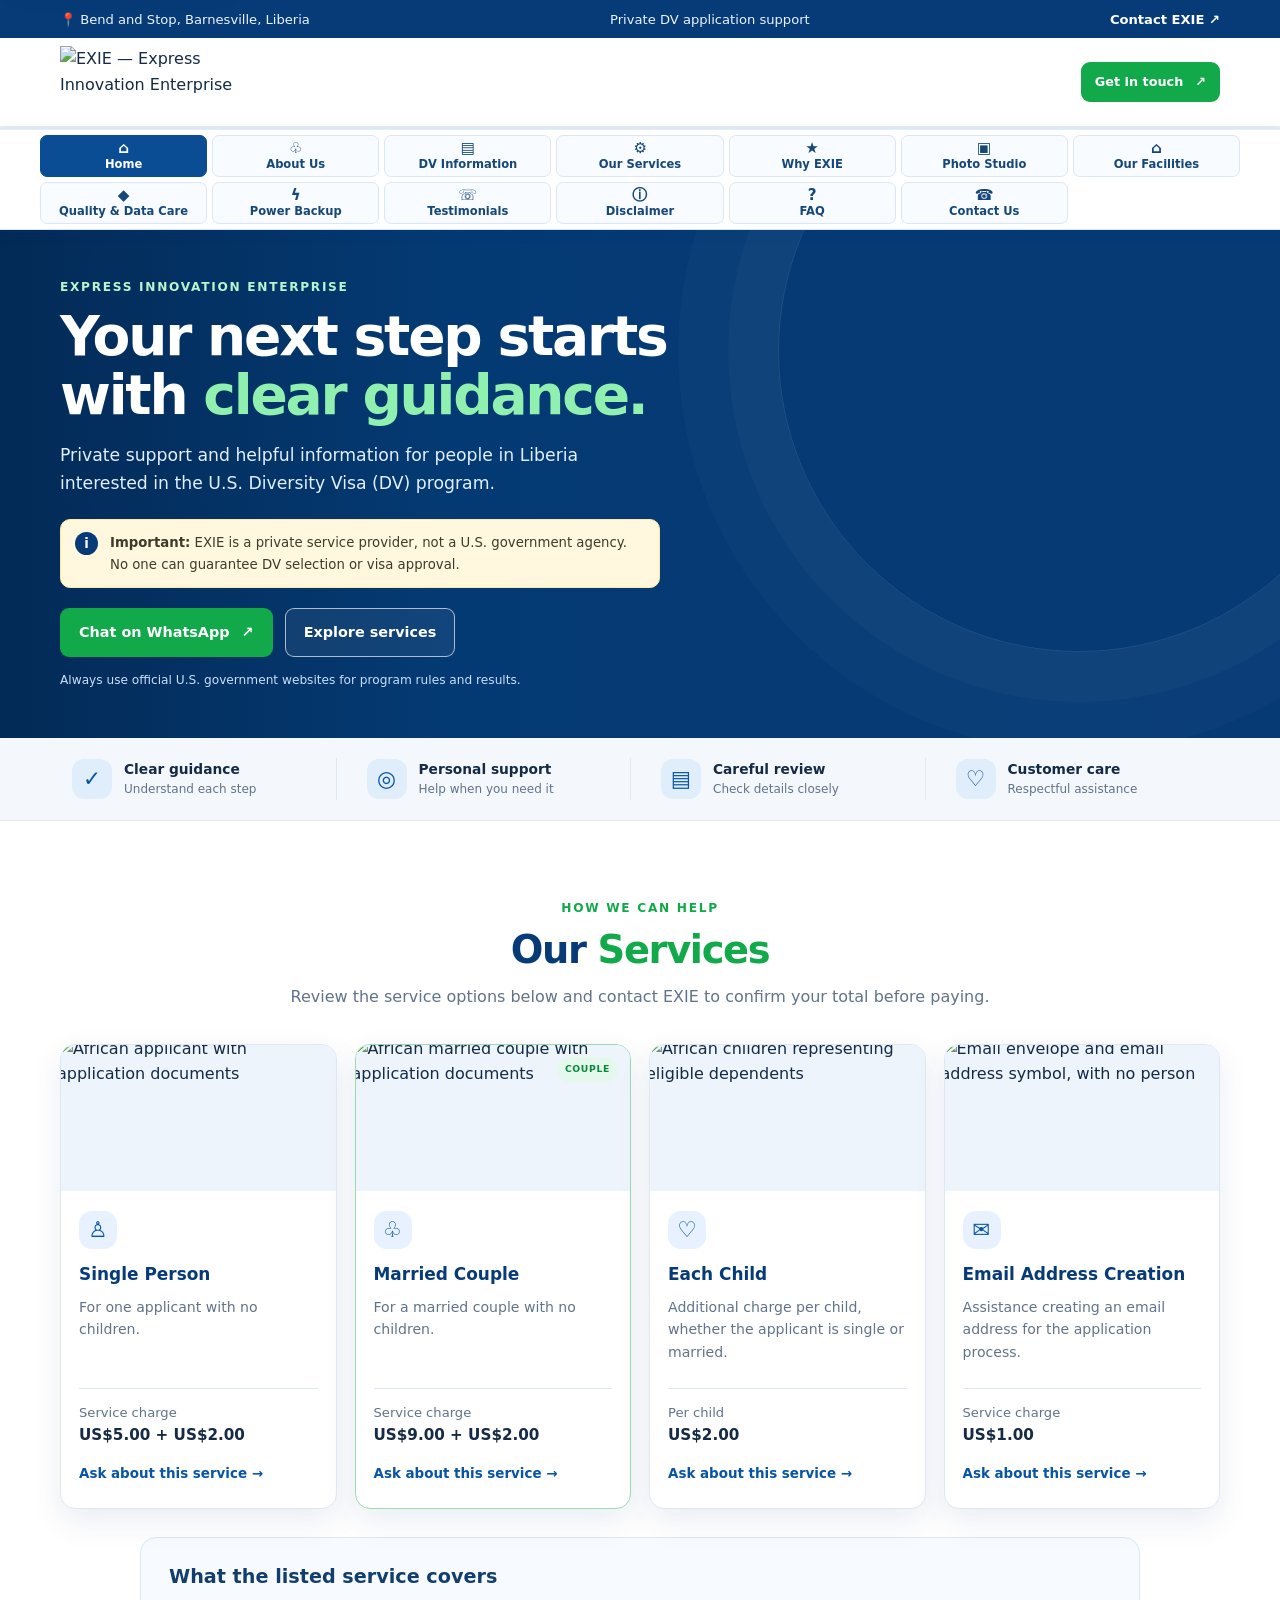
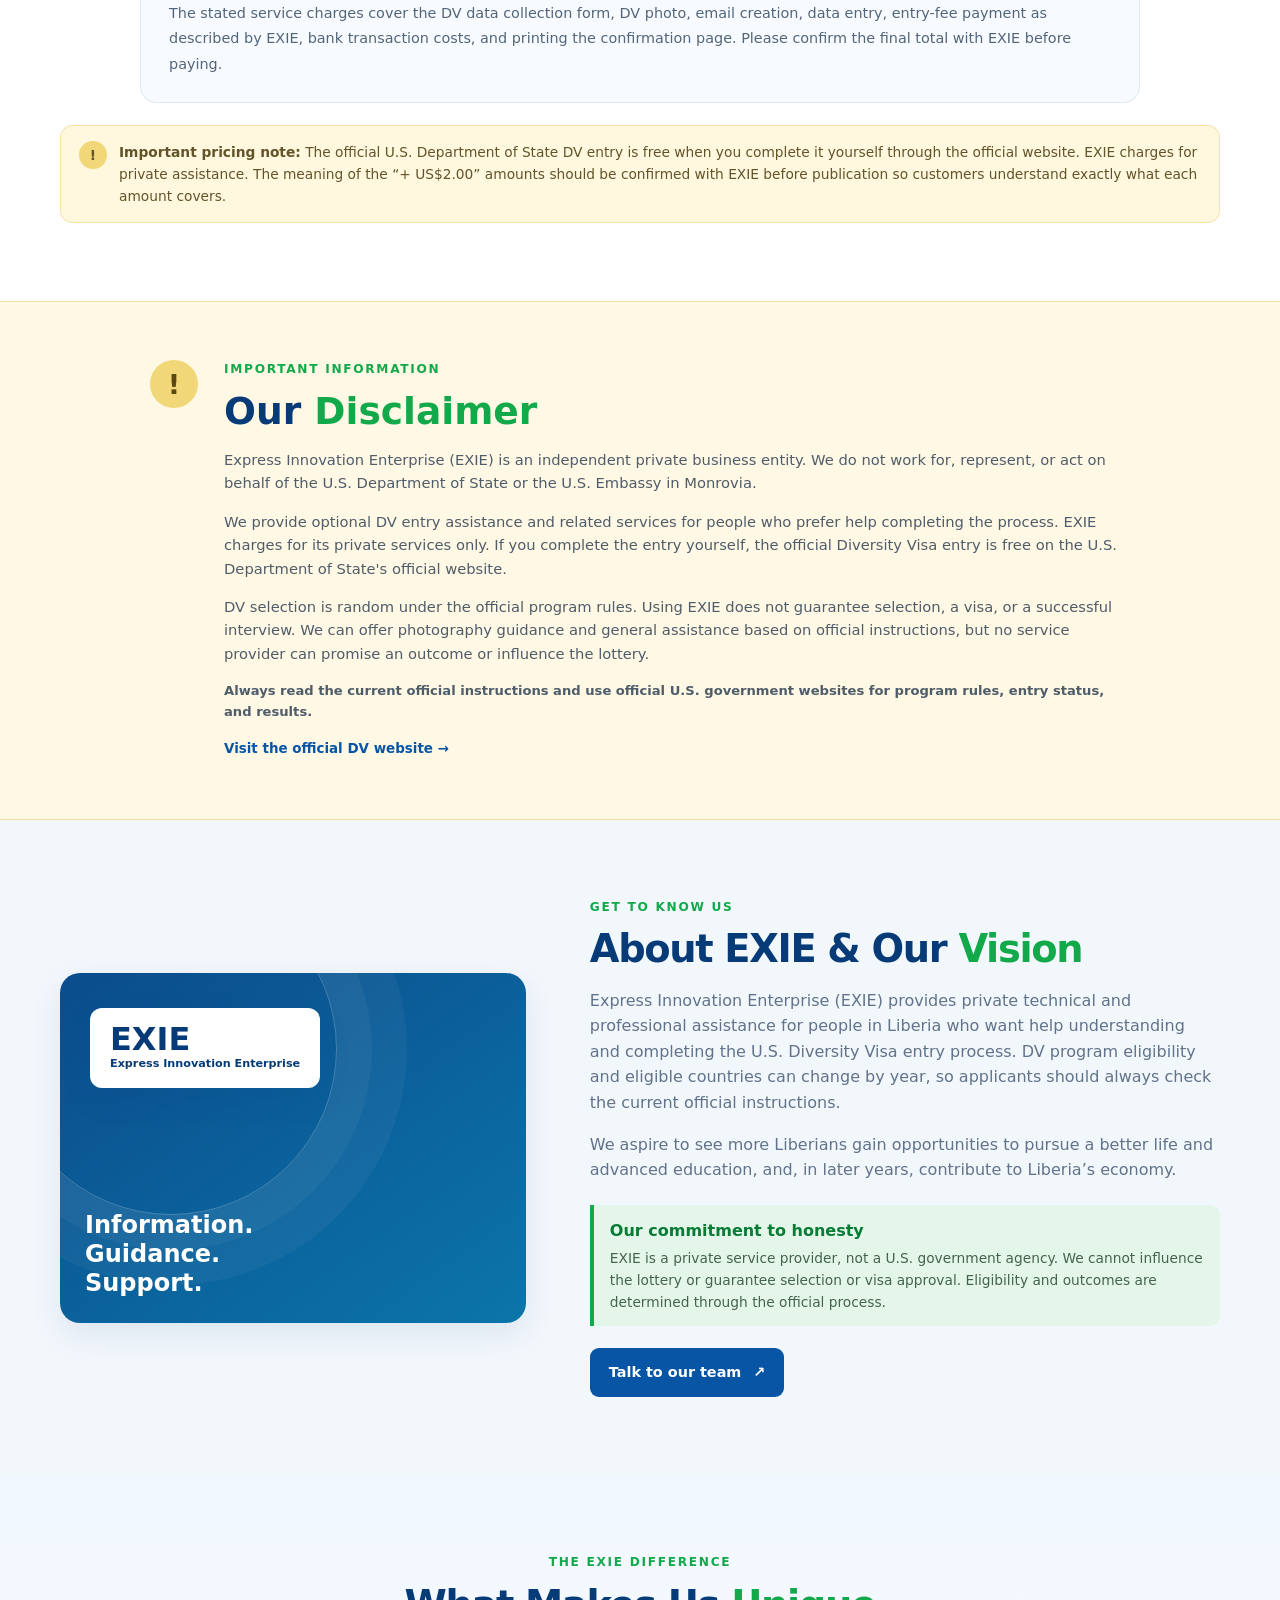
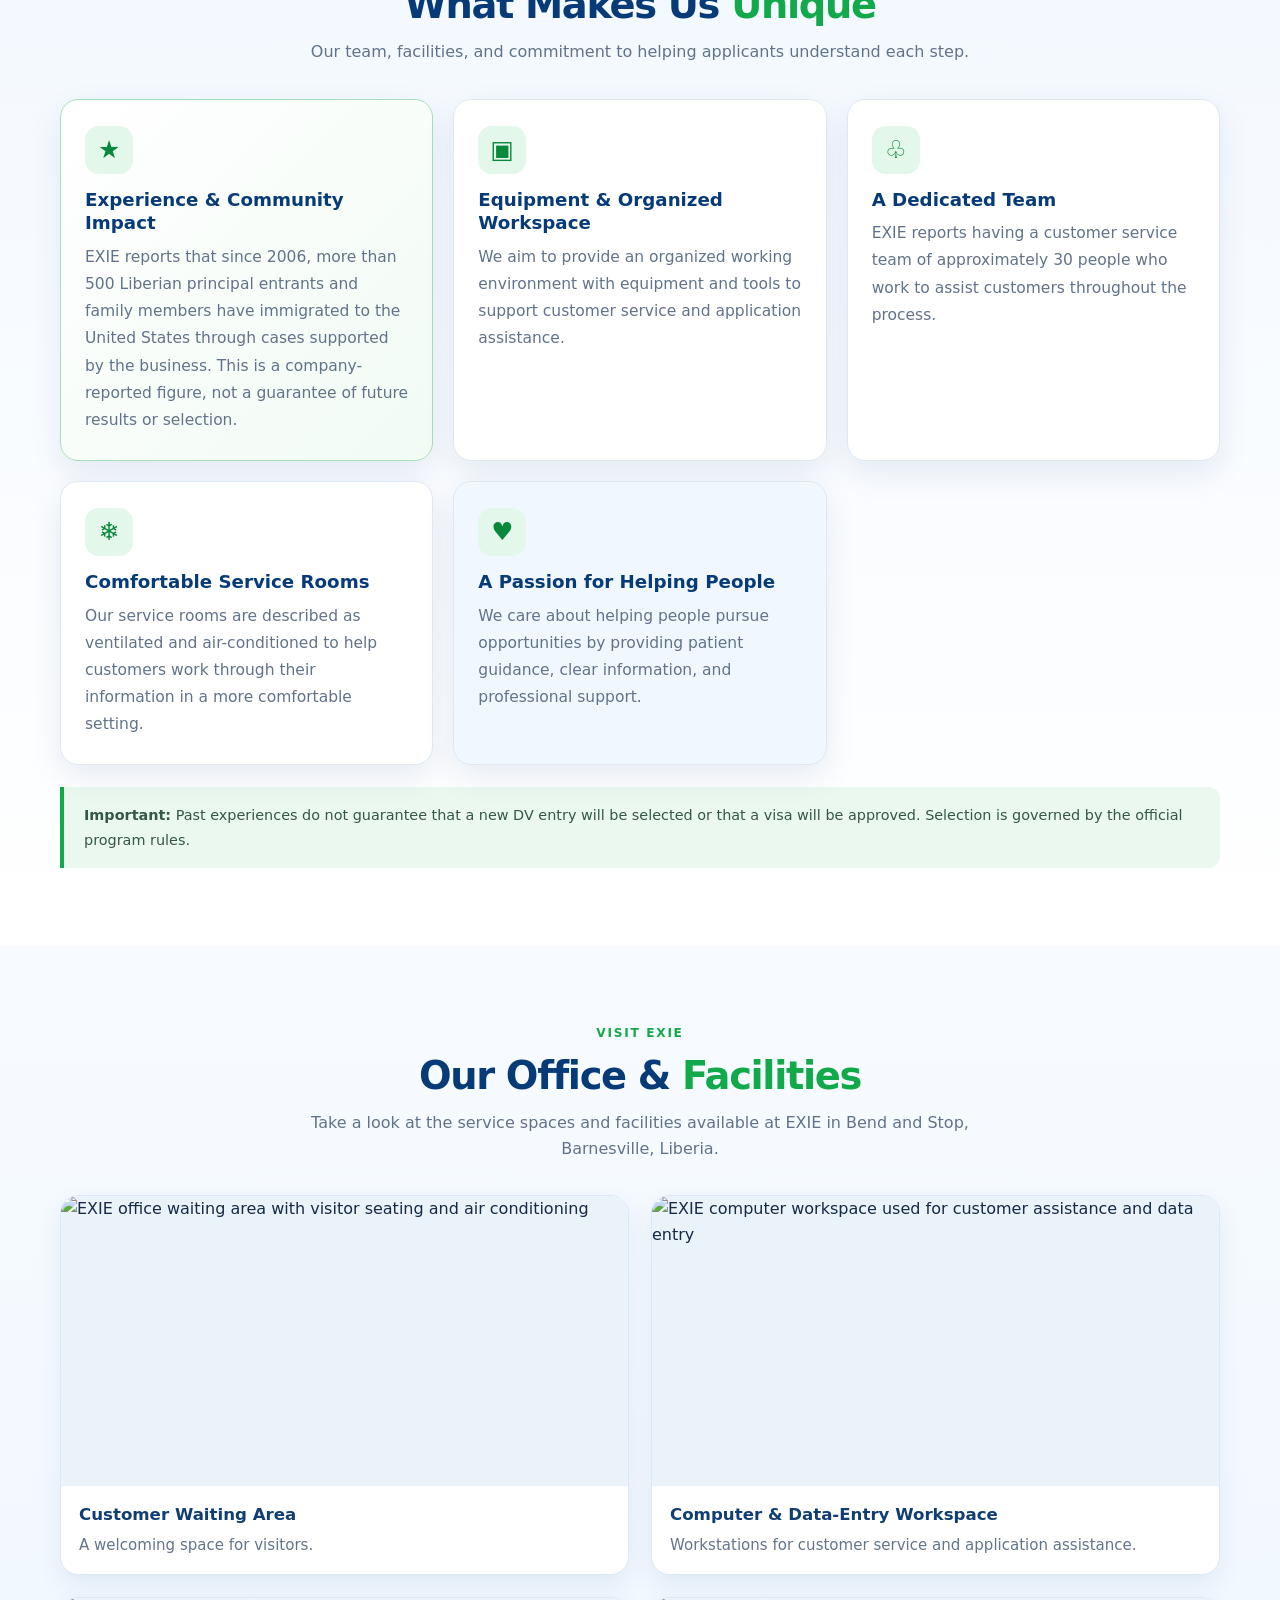
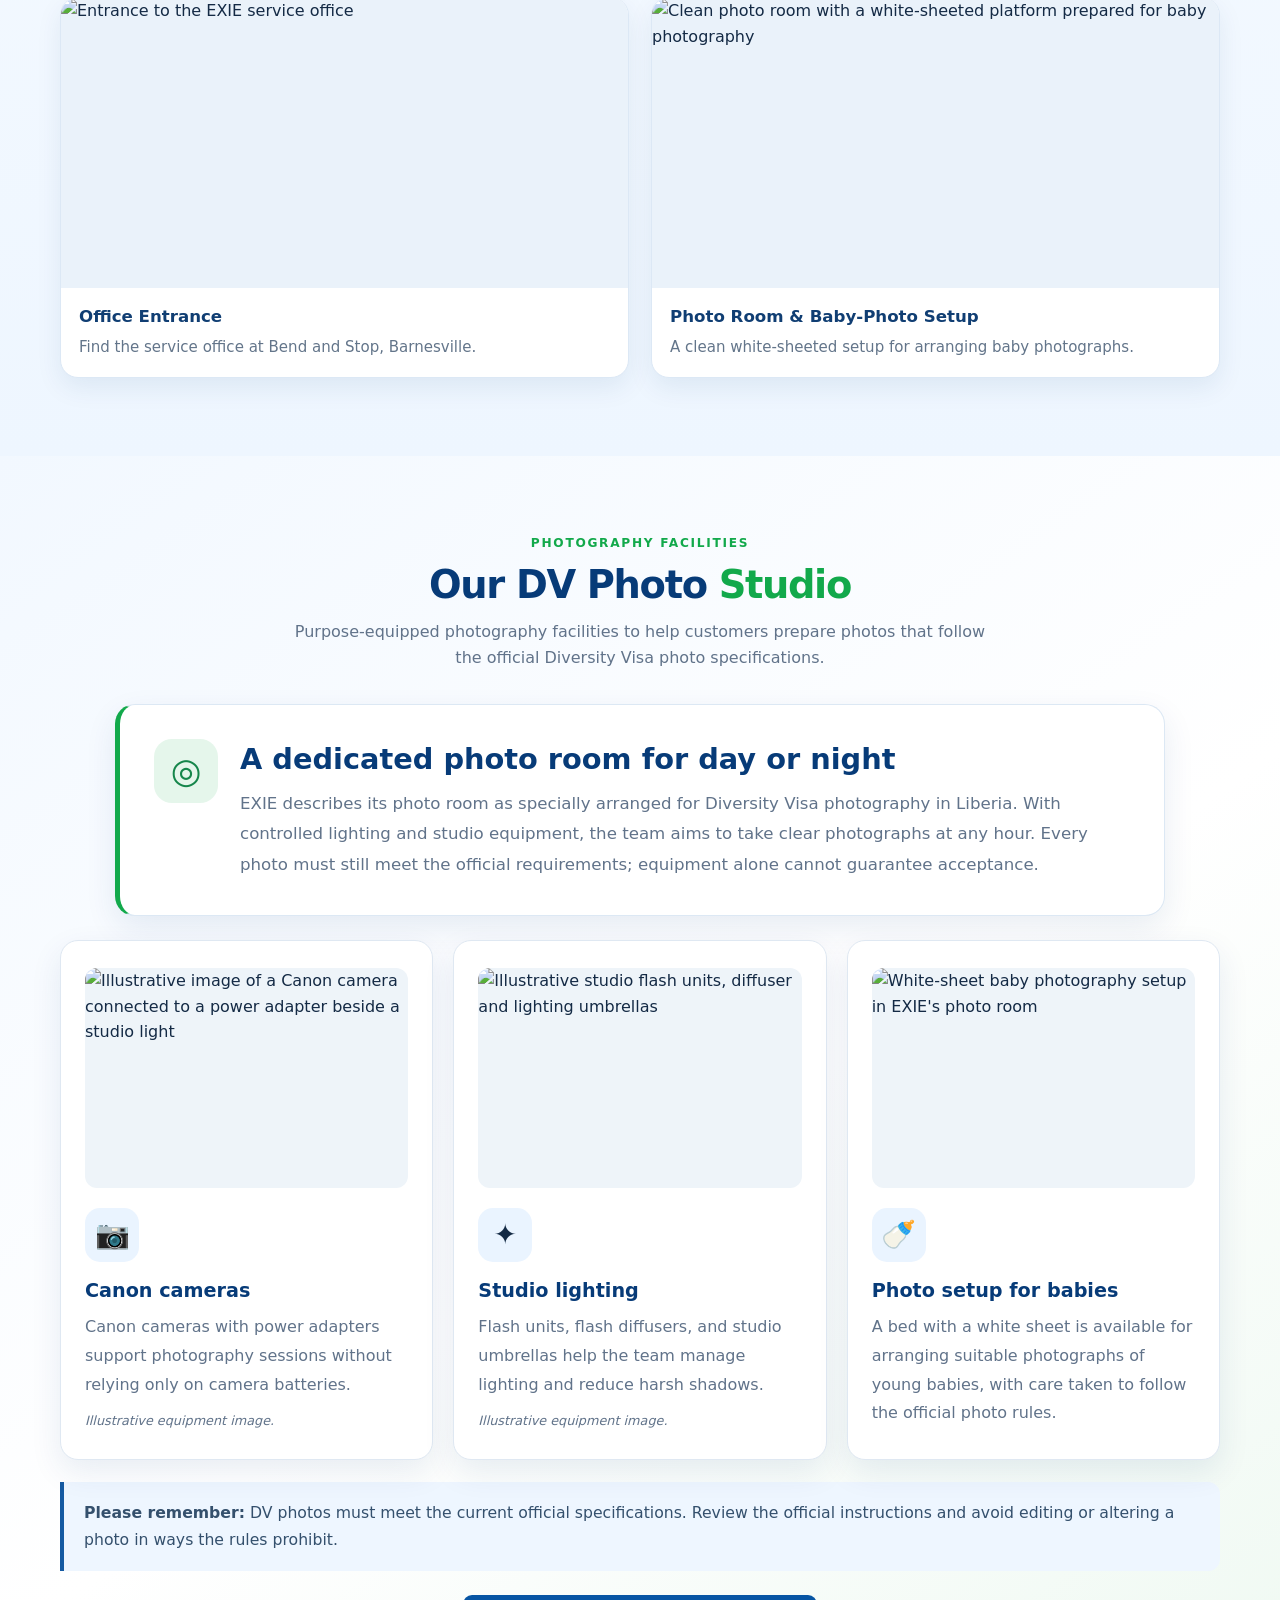
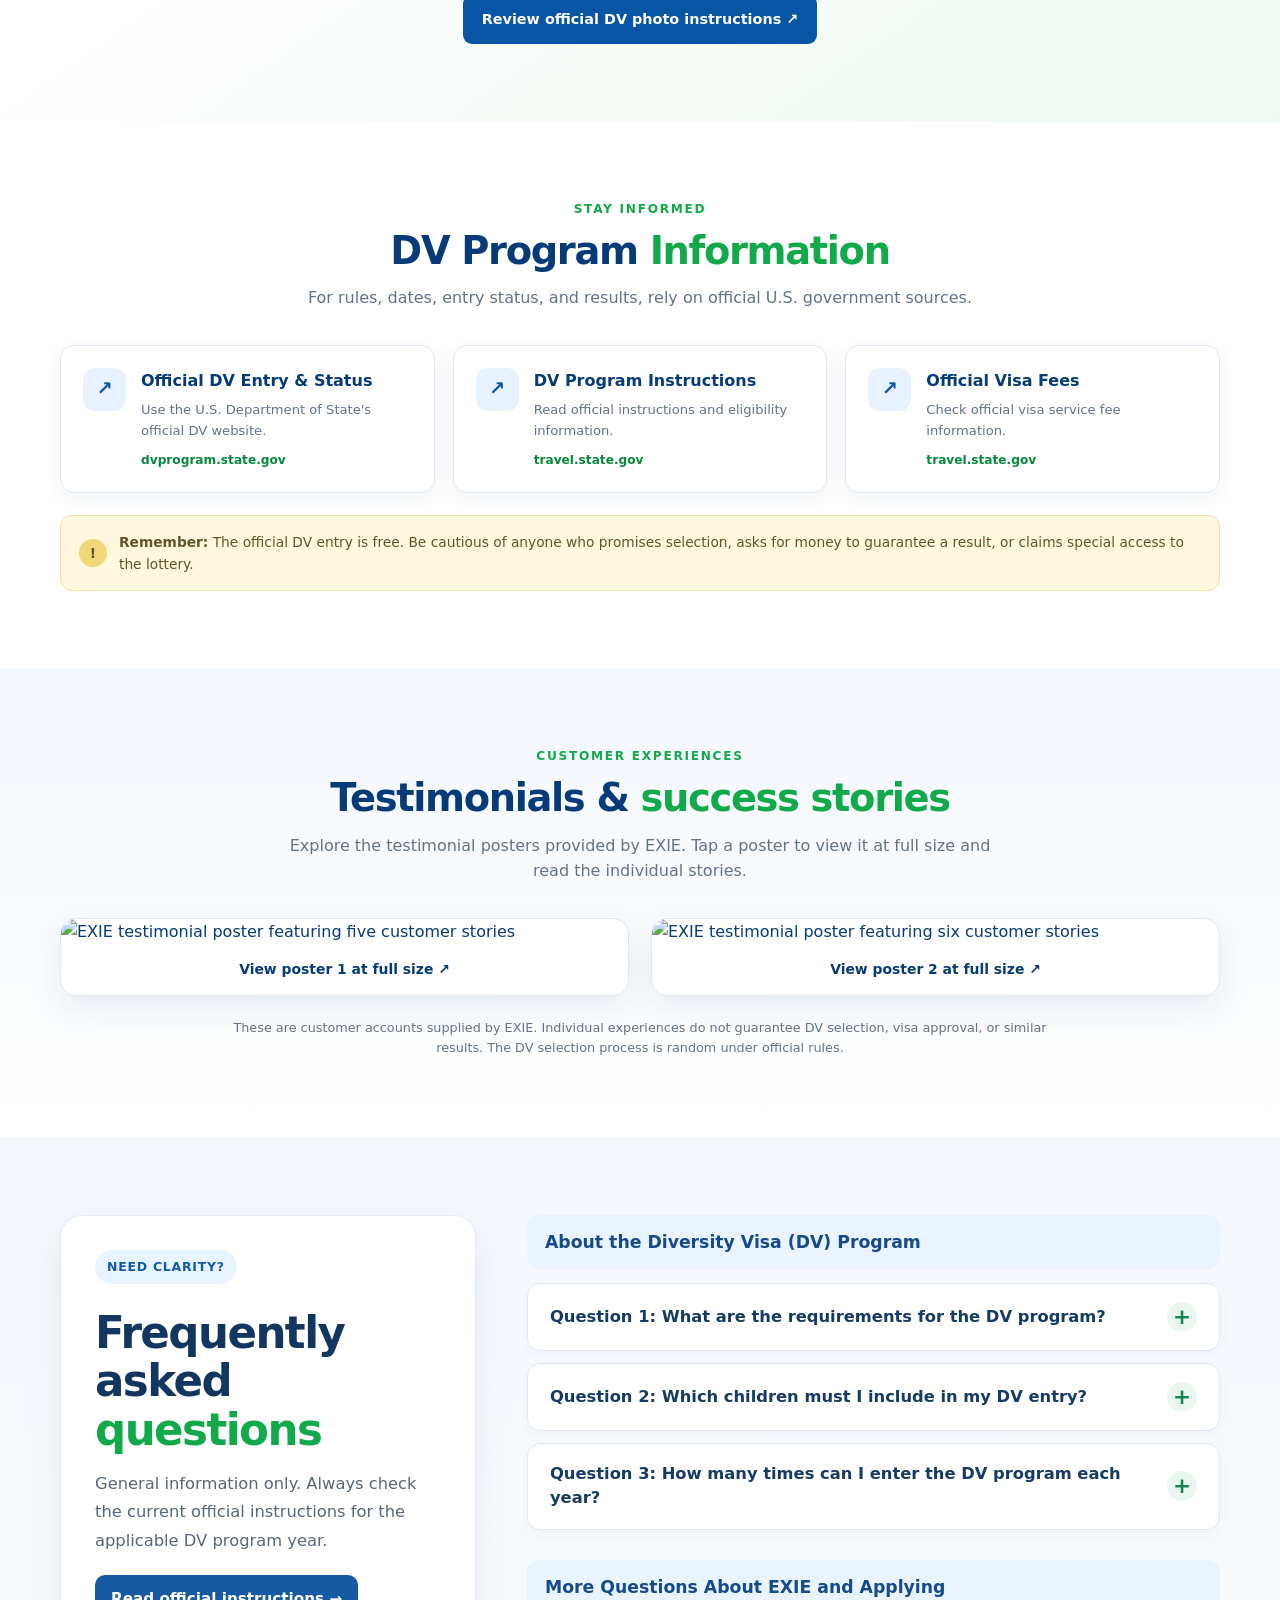
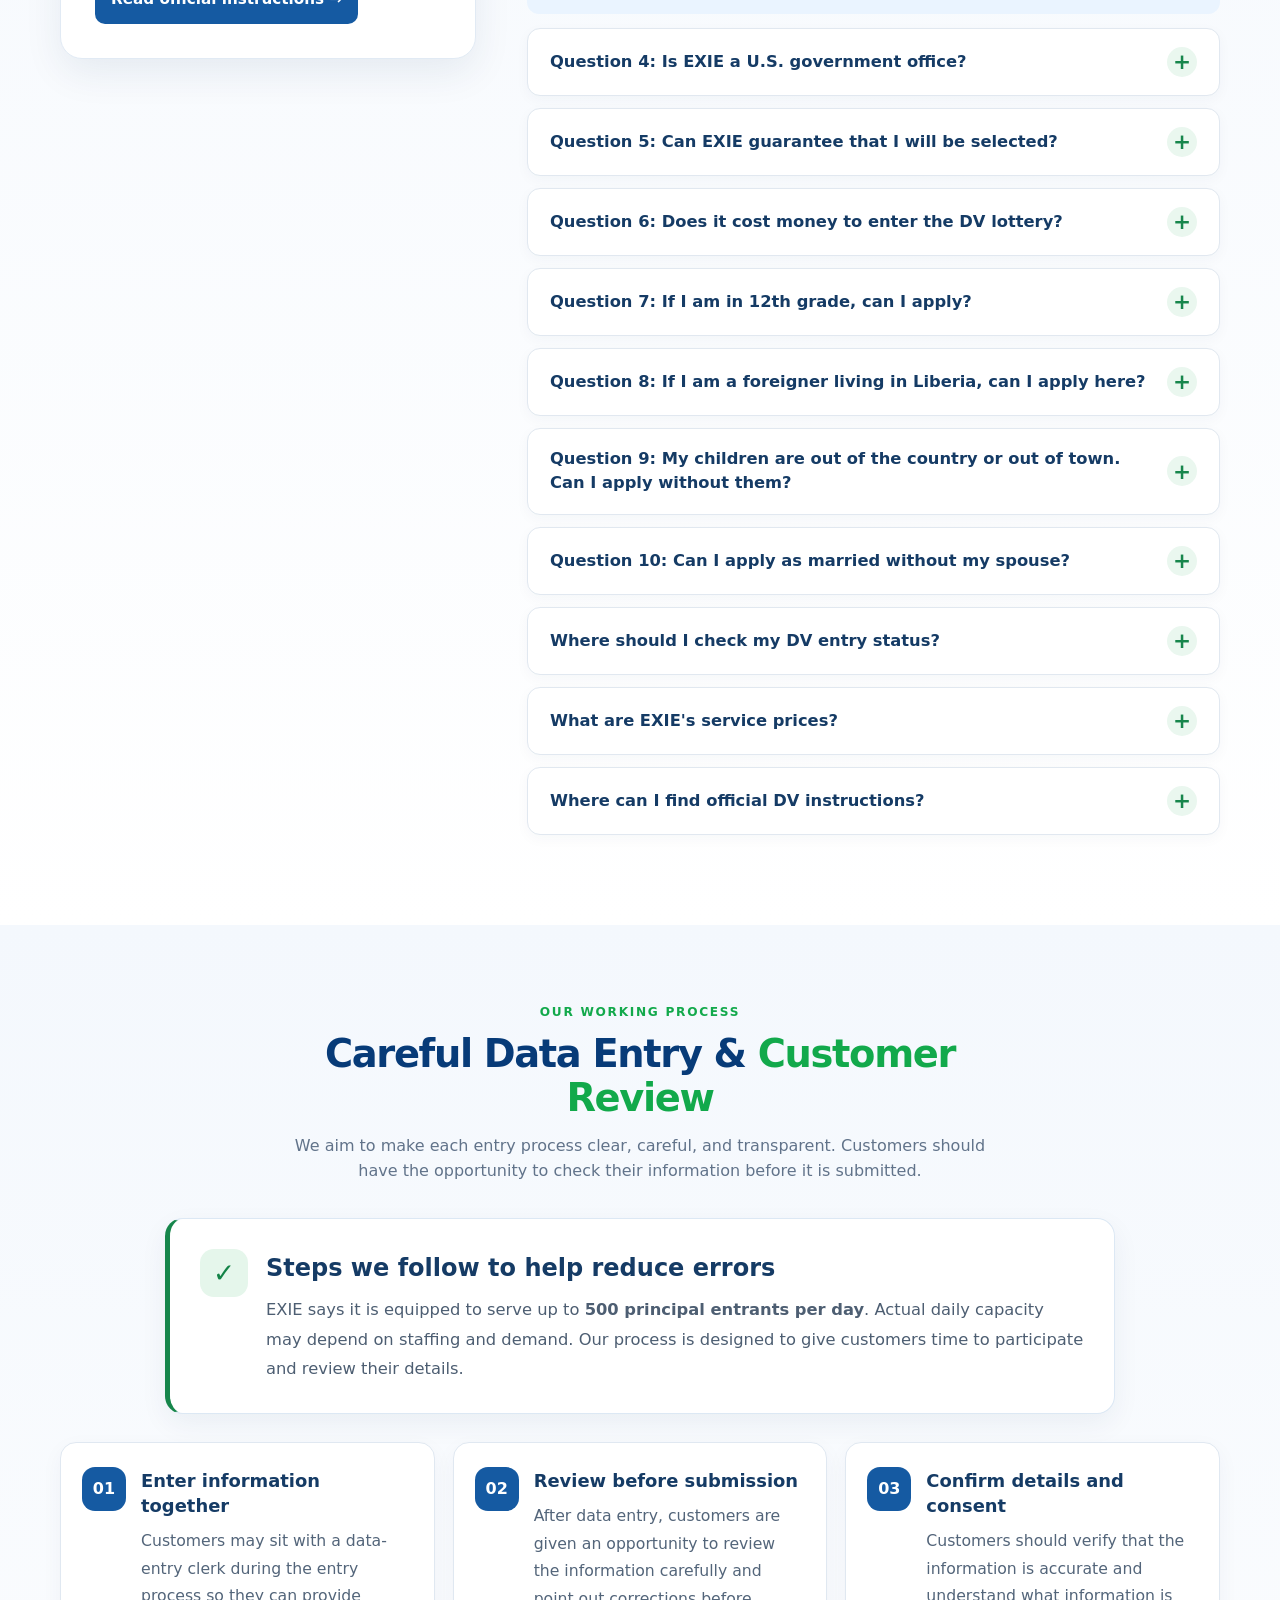
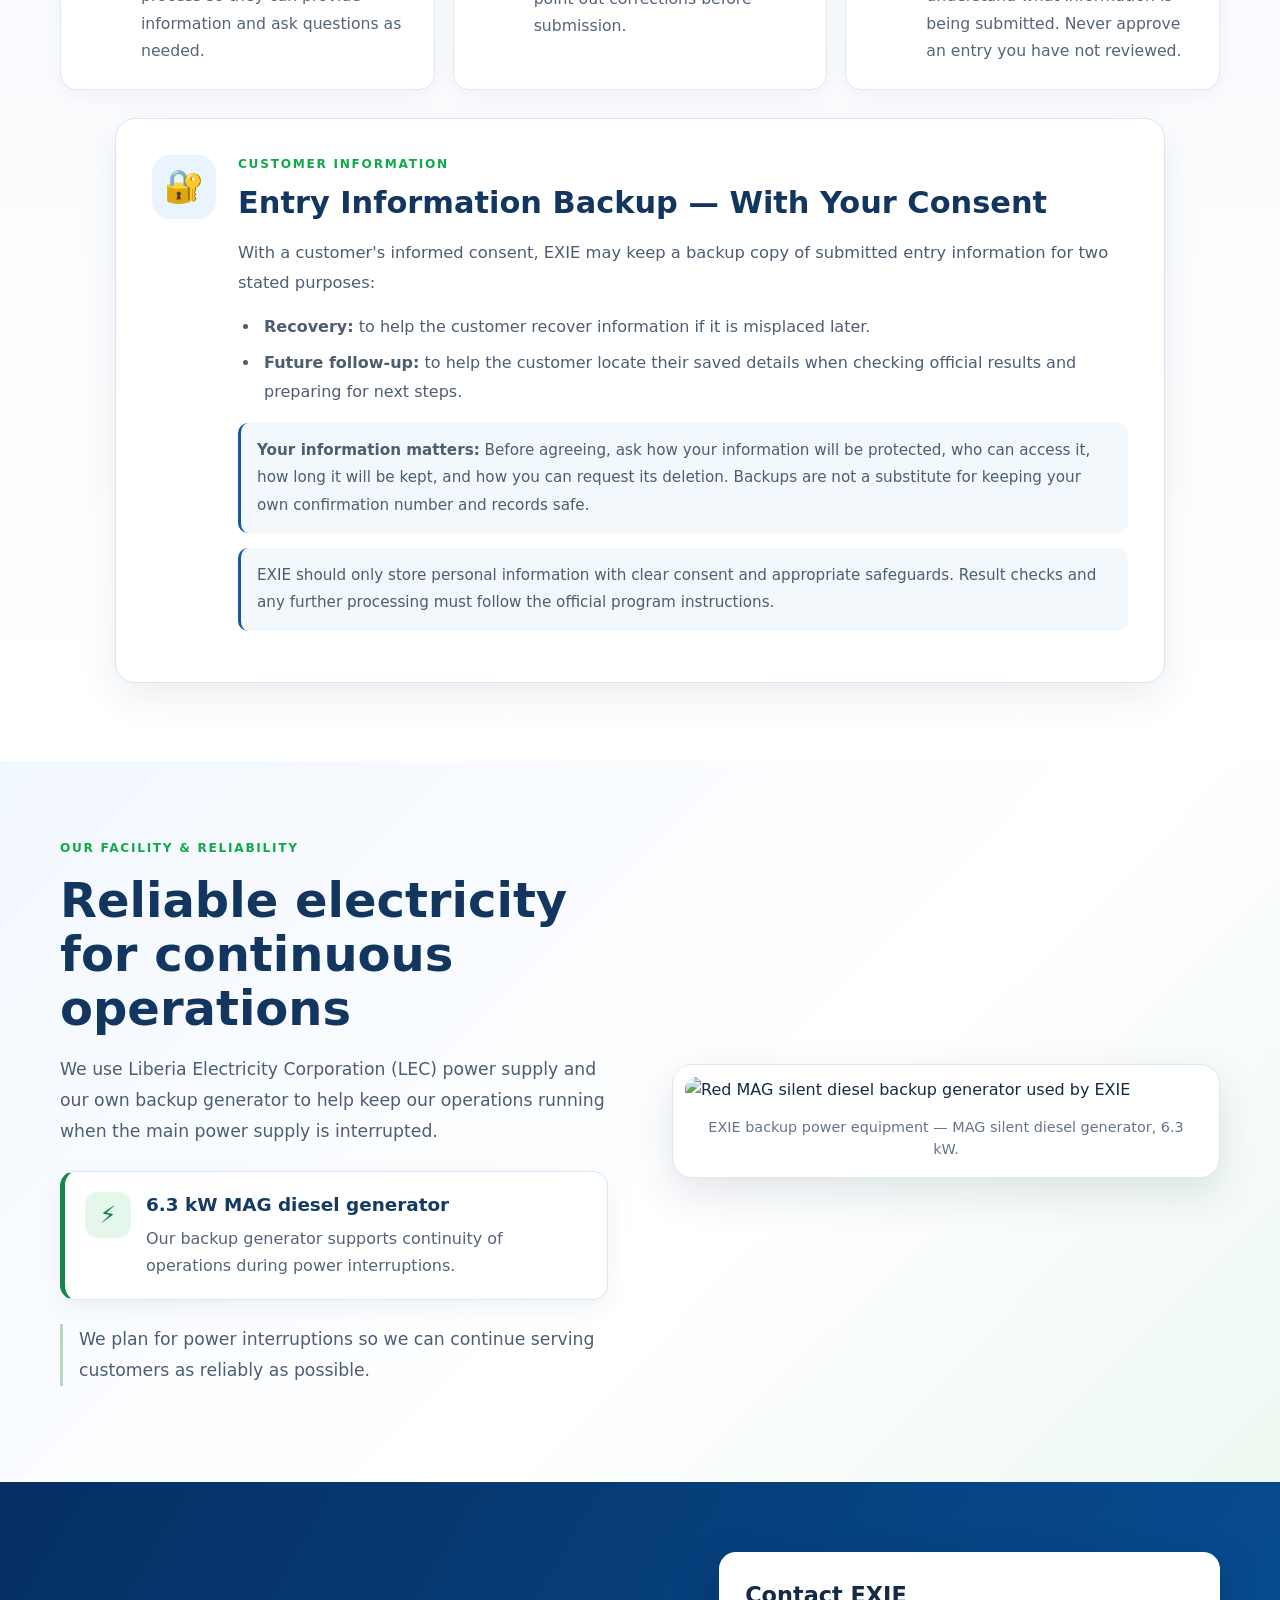
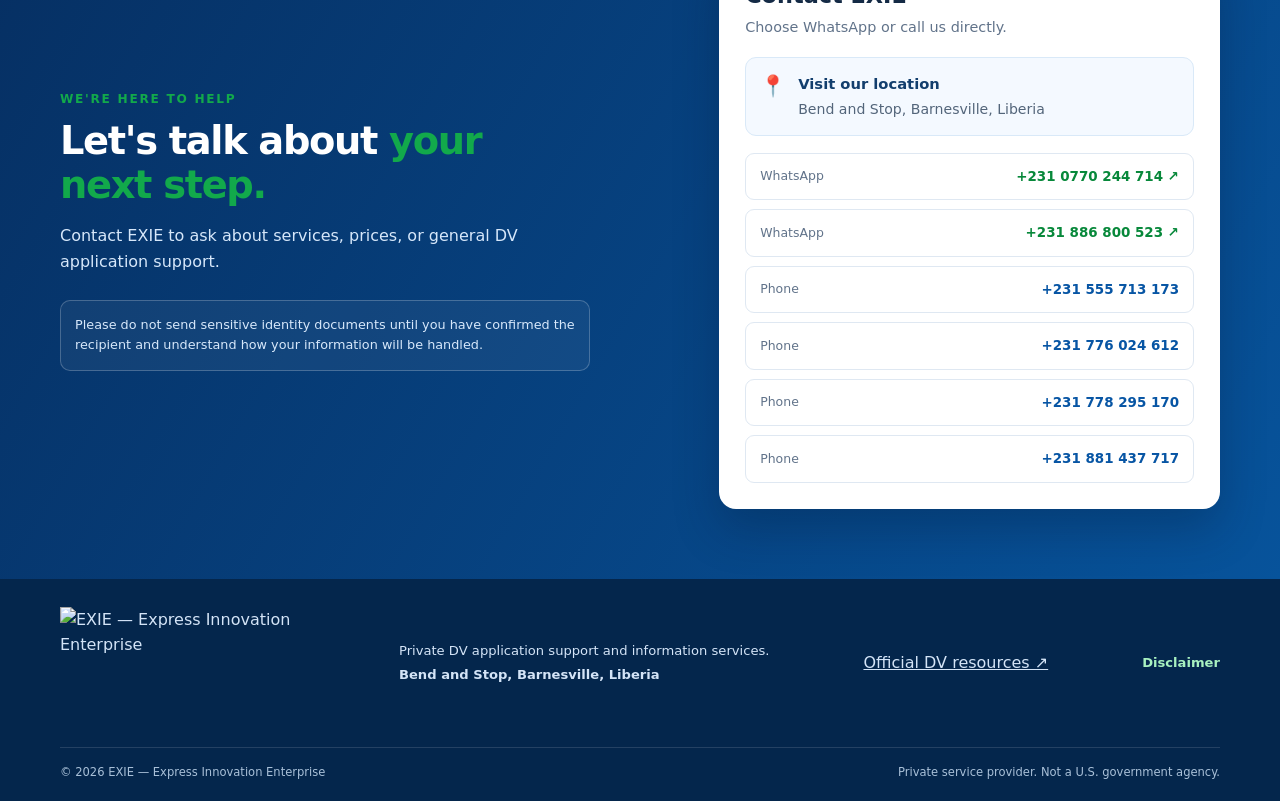
==== index.html @ 1da8e0bd "Add files via upload" ====
<!doctype html>
<html lang="en">
<head>
  <meta charset="utf-8">
  <meta name="viewport" content="width=device-width, initial-scale=1">
  <meta name="description" content="Express Innovation Enterprise (EXIE) in Barnesville, Liberia offers private Diversity Visa application assistance, photo services, and general guidance.">
  <meta name="robots" content="index,follow">
  <meta property="og:title" content="EXIE | Express Innovation Enterprise">
  <meta property="og:description" content="Private DV application support, photography services, and helpful information in Liberia.">
  <meta property="og:type" content="website">
  <meta name="theme-color" content="#073b78">
  <title>EXIE | Express Innovation Enterprise</title>
  <link rel="icon" href="assets/images/exie-logo.png" type="image/png">
  <link rel="stylesheet" href="styles.css">
</head>
<body>
  <a class="skip-link" href="#main-content">Skip to main content</a>
  <div class="topbar">
    <div class="container topbar-inner">
      <span>📍 Bend and Stop, Barnesville, Liberia</span>
      <span>Private DV application support</span>
      <a href="#contact">Contact EXIE <span aria-hidden="true">↗</span></a>
    </div>
  </div>

  <header class="site-header">
    <div class="container nav-wrap">
      <a class="brand" href="#home" aria-label="EXIE home">
        <img src="assets/images/exie-logo.png" alt="EXIE — Express Innovation Enterprise" class="brand-logo">
      </a>
      <button class="menu-toggle" id="menuToggle" aria-expanded="false" aria-controls="mainNav" aria-label="Open navigation">☰</button>

      <a class="button button-green nav-cta" href="#contact">Get in touch <span aria-hidden="true">↗</span></a>
    </div>
  </header>

  <div class="sticky-nav-shell">
    <div class="container sticky-nav-inner">
      <nav id="mainNav" class="main-nav" aria-label="Main navigation">
        <a class="nav-home" href="#home"><span class="nav-icon" aria-hidden="true">⌂</span><span>Home</span></a>
        <a href="#about"><span class="nav-icon" aria-hidden="true">♧</span><span>About Us</span></a>
        <a href="#dv-info"><span class="nav-icon" aria-hidden="true">▤</span><span>DV Information</span></a>
        <a href="#services"><span class="nav-icon" aria-hidden="true">⚙</span><span>Our Services</span></a>
        <a href="#what-makes-us-unique"><span class="nav-icon" aria-hidden="true">★</span><span>Why EXIE</span></a>
        <a href="#photo-studio"><span class="nav-icon" aria-hidden="true">▣</span><span>Photo Studio</span></a>
        <a href="#our-facilities"><span class="nav-icon" aria-hidden="true">⌂</span><span>Our Facilities</span></a>
        <a href="#quality-process"><span class="nav-icon" aria-hidden="true">◆</span><span>Quality & Data Care</span></a>
        <a href="#power-backup"><span class="nav-icon" aria-hidden="true">ϟ</span><span>Power Backup</span></a>
        <a href="#testimonials"><span class="nav-icon" aria-hidden="true">☏</span><span>Testimonials</span></a>
        <a href="#disclaimer"><span class="nav-icon" aria-hidden="true">ⓘ</span><span>Disclaimer</span></a>
        <a href="#faq"><span class="nav-icon" aria-hidden="true">?</span><span>FAQ</span></a>
        <a href="#contact"><span class="nav-icon" aria-hidden="true">☎</span><span>Contact Us</span></a>
      </nav>
    </div>
  </div>

  <main id="main-content">
    <section class="hero" id="home">
      <div class="hero-shape"></div>
      <div class="container hero-content">
        <div class="hero-copy">
          <p class="eyebrow">EXPRESS INNOVATION ENTERPRISE</p>
          <h1>Your next step starts with <span>clear guidance.</span></h1>
          <p class="hero-lead">Private support and helpful information for people in Liberia interested in the U.S. Diversity Visa (DV) program.</p>
          <div class="notice"><span class="notice-icon">i</span><p><strong>Important:</strong> EXIE is a private service provider, not a U.S. government agency. No one can guarantee DV selection or visa approval.</p></div>
          <div class="hero-actions">
            <a class="button button-green" href="https://wa.me/231770244714" target="_blank" rel="noopener">Chat on WhatsApp <span>↗</span></a>
            <a class="button button-outline" href="#services">Explore services</a>
          </div>
          <p class="hero-footnote">Always use official U.S. government websites for program rules and results.</p>
        </div>
        <div class="hero-art" aria-label="Illustration of the Statue of Liberty and United States flag">
          <div class="art-sun"></div><div class="art-stars">✦　✦　✦<br>　✦　✦　✦</div>
          <div class="art-statue">🗽</div>
          <div class="art-card"><span class="art-check">✓</span><span><strong>Guidance you can understand</strong><small>Clear information. No false promises.</small></span></div>
        </div>
      </div>
    </section>

    <section class="trust-strip" aria-label="Our service principles">
      <div class="container trust-grid">
        <div><span class="trust-icon">✓</span><span><strong>Clear guidance</strong><small>Understand each step</small></span></div>
        <div><span class="trust-icon">◎</span><span><strong>Personal support</strong><small>Help when you need it</small></span></div>
        <div><span class="trust-icon">▤</span><span><strong>Careful review</strong><small>Check details closely</small></span></div>
        <div><span class="trust-icon">♡</span><span><strong>Customer care</strong><small>Respectful assistance</small></span></div>
      </div>
    </section>

    <section class="section" id="services">
      <div class="container">
        <div class="section-heading"><p class="eyebrow">HOW WE CAN HELP</p><h2>Our <span>Services</span></h2><p>Review the service options below and contact EXIE to confirm your total before paying.</p></div>
        <div class="service-grid pricing-grid">
          <article class="service-card"><img class="pricing-image" src="assets/images/pricing/single-applicant.jpg" alt="African applicant with application documents" loading="lazy"><div class="service-icon">♙</div><h3>Single Person</h3><p>For one applicant with no children.</p><div class="price">Service charge <strong>US$5.00 + US$2.00</strong></div><a href="#contact" class="text-link">Ask about this service →</a></article>
          <article class="service-card featured"><div class="popular-tag">COUPLE</div><img class="pricing-image" src="assets/images/pricing/married-couple.jpg" alt="African married couple with application documents" loading="lazy"><div class="service-icon">♧</div><h3>Married Couple</h3><p>For a married couple with no children.</p><div class="price">Service charge <strong>US$9.00 + US$2.00</strong></div><a href="#contact" class="text-link">Ask about this service →</a></article>
          <article class="service-card"><img class="pricing-image" src="assets/images/pricing/child-dependent.jpg" alt="African children representing eligible dependents" loading="lazy"><div class="service-icon">♡</div><h3>Each Child</h3><p>Additional charge per child, whether the applicant is single or married.</p><div class="price">Per child <strong>US$2.00</strong></div><a href="#contact" class="text-link">Ask about this service →</a></article>
          <article class="service-card"><img class="pricing-image" src="assets/images/pricing/email-creation.svg" alt="Email envelope and email address symbol, with no person" loading="lazy"><div class="service-icon">✉</div><h3>Email Address Creation</h3><p>Assistance creating an email address for the application process.</p><div class="price">Service charge <strong>US$1.00</strong></div><a href="#contact" class="text-link">Ask about this service →</a></article>
        </div>
        <div class="pricing-details">
          <h3>What the listed service covers</h3>
          <p>The stated service charges cover the DV data collection form, DV photo, email creation, data entry, entry-fee payment as described by EXIE, bank transaction costs, and printing the confirmation page. Please confirm the final total with EXIE before paying.</p>
        </div>
        <div class="government-warning pricing-warning"><span>!</span><p><strong>Important pricing note:</strong> The official U.S. Department of State DV entry is free when you complete it yourself through the official website. EXIE charges for private assistance. The meaning of the “+ US$2.00” amounts should be confirmed with EXIE before publication so customers understand exactly what each amount covers.</p></div>
      </div>
    </section>

    <section class="section disclaimer-section" id="disclaimer">
      <div class="container disclaimer-wrap">
        <div class="disclaimer-mark">!</div>
        <div class="disclaimer-copy">
          <p class="eyebrow">IMPORTANT INFORMATION</p>
          <h2>Our <span>Disclaimer</span></h2>
          <p>Express Innovation Enterprise (EXIE) is an independent private business entity. We do not work for, represent, or act on behalf of the U.S. Department of State or the U.S. Embassy in Monrovia.</p>
          <p>We provide optional DV entry assistance and related services for people who prefer help completing the process. EXIE charges for its private services only. If you complete the entry yourself, the official Diversity Visa entry is free on the U.S. Department of State's official website.</p>
          <p>DV selection is random under the official program rules. Using EXIE does not guarantee selection, a visa, or a successful interview. We can offer photography guidance and general assistance based on official instructions, but no service provider can promise an outcome or influence the lottery.</p>
          <p class="disclaimer-small">Always read the current official instructions and use official U.S. government websites for program rules, entry status, and results.</p>
          <a class="text-link" href="https://dvprogram.state.gov/" target="_blank" rel="noopener">Visit the official DV website →</a>
        </div>
      </div>
    </section>

    <section class="section about-section" id="about">
      <div class="container about-grid">
        <div class="about-visual"><div class="about-badge"><strong>EXIE</strong><span>Express Innovation Enterprise</span></div><div class="about-visual-text">Information. Guidance. Support.</div></div>
        <div class="about-copy"><p class="eyebrow">GET TO KNOW US</p><h2>About EXIE &amp; Our <span>Vision</span></h2><p>Express Innovation Enterprise (EXIE) provides private technical and professional assistance for people in Liberia who want help understanding and completing the U.S. Diversity Visa entry process. DV program eligibility and eligible countries can change by year, so applicants should always check the current official instructions.</p><p>We aspire to see more Liberians gain opportunities to pursue a better life and advanced education, and, in later years, contribute to Liberia’s economy.</p><div class="mini-notice"><strong>Our commitment to honesty</strong><p>EXIE is a private service provider, not a U.S. government agency. We cannot influence the lottery or guarantee selection or visa approval. Eligibility and outcomes are determined through the official process.</p></div><a class="button button-blue" href="#contact">Talk to our team <span>↗</span></a></div>
      </div>
    </section>

    <section class="section uniqueness-section" id="what-makes-us-unique">
      <div class="container">
        <div class="section-heading"><p class="eyebrow">THE EXIE DIFFERENCE</p><h2>What Makes Us <span>Unique</span></h2><p>Our team, facilities, and commitment to helping applicants understand each step.</p></div>
        <div class="uniqueness-grid">
          <article class="uniqueness-card uniqueness-featured"><span class="uniqueness-icon" aria-hidden="true">★</span><h3>Experience &amp; Community Impact</h3><p>EXIE reports that since 2006, more than 500 Liberian principal entrants and family members have immigrated to the United States through cases supported by the business. This is a company-reported figure, not a guarantee of future results or selection.</p></article>
          <article class="uniqueness-card"><span class="uniqueness-icon" aria-hidden="true">▣</span><h3>Equipment &amp; Organized Workspace</h3><p>We aim to provide an organized working environment with equipment and tools to support customer service and application assistance.</p></article>
          <article class="uniqueness-card"><span class="uniqueness-icon" aria-hidden="true">♧</span><h3>A Dedicated Team</h3><p>EXIE reports having a customer service team of approximately 30 people who work to assist customers throughout the process.</p></article>
          <article class="uniqueness-card"><span class="uniqueness-icon" aria-hidden="true">❄</span><h3>Comfortable Service Rooms</h3><p>Our service rooms are described as ventilated and air-conditioned to help customers work through their information in a more comfortable setting.</p></article>
          <article class="uniqueness-card uniqueness-passion"><span class="uniqueness-icon" aria-hidden="true">♥</span><h3>A Passion for Helping People</h3><p>We care about helping people pursue opportunities by providing patient guidance, clear information, and professional support.</p></article>
        </div>
        <div class="uniqueness-note"><strong>Important:</strong> Past experiences do not guarantee that a new DV entry will be selected or that a visa will be approved. Selection is governed by the official program rules.</div>
      </div>
    </section>

    <section class="section facilities-section" id="our-facilities">
      <div class="container">
        <div class="section-heading"><p class="eyebrow">VISIT EXIE</p><h2>Our Office &amp; <span>Facilities</span></h2><p>Take a look at the service spaces and facilities available at EXIE in Bend and Stop, Barnesville, Liberia.</p></div>
        <div class="facilities-gallery">
          <figure class="facility-photo"><img src="assets/images/exie-waiting-area.jpg" alt="EXIE office waiting area with visitor seating and air conditioning" loading="lazy"><figcaption><strong>Customer Waiting Area</strong><span>A welcoming space for visitors.</span></figcaption></figure>
          <figure class="facility-photo"><img src="assets/images/exie-data-entry-workspace.jpg" alt="EXIE computer workspace used for customer assistance and data entry" loading="lazy"><figcaption><strong>Computer &amp; Data-Entry Workspace</strong><span>Workstations for customer service and application assistance.</span></figcaption></figure>
          <figure class="facility-photo"><img src="assets/images/exie-office-entrance.jpg" alt="Entrance to the EXIE service office" loading="lazy"><figcaption><strong>Office Entrance</strong><span>Find the service office at Bend and Stop, Barnesville.</span></figcaption></figure>
          <figure class="facility-photo"><img src="assets/images/exie-baby-photo-room.jpg" alt="Clean photo room with a white-sheeted platform prepared for baby photography" loading="lazy"><figcaption><strong>Photo Room &amp; Baby-Photo Setup</strong><span>A clean white-sheeted setup for arranging baby photographs.</span></figcaption></figure>
        </div>
      </div>
    </section>

    <section class="section photo-studio-section" id="photo-studio">
      <div class="container">
        <div class="section-heading"><p class="eyebrow">PHOTOGRAPHY FACILITIES</p><h2>Our DV Photo <span>Studio</span></h2><p>Purpose-equipped photography facilities to help customers prepare photos that follow the official Diversity Visa photo specifications.</p></div>
        <div class="photo-studio-intro">
          <div class="photo-studio-main-icon" aria-hidden="true">◎</div>
          <div><h3>A dedicated photo room for day or night</h3><p>EXIE describes its photo room as specially arranged for Diversity Visa photography in Liberia. With controlled lighting and studio equipment, the team aims to take clear photographs at any hour. Every photo must still meet the official requirements; equipment alone cannot guarantee acceptance.</p></div>
        </div>
        <div class="photo-studio-grid">
          <article class="photo-studio-card">
            <img class="photo-studio-card-image" src="assets/images/exie-camera-equipment-illustration.jpg" alt="Illustrative image of a Canon camera connected to a power adapter beside a studio light" loading="lazy">
            <span class="photo-studio-icon" aria-hidden="true">📷</span><h3>Canon cameras</h3><p>Canon cameras with power adapters support photography sessions without relying only on camera batteries.</p>
            <small class="photo-studio-image-note">Illustrative equipment image.</small>
          </article>
          <article class="photo-studio-card">
            <img class="photo-studio-card-image" src="assets/images/exie-studio-lighting-illustration.jpg" alt="Illustrative studio flash units, diffuser and lighting umbrellas" loading="lazy">
            <span class="photo-studio-icon" aria-hidden="true">✦</span><h3>Studio lighting</h3><p>Flash units, flash diffusers, and studio umbrellas help the team manage lighting and reduce harsh shadows.</p>
            <small class="photo-studio-image-note">Illustrative equipment image.</small>
          </article>
          <article class="photo-studio-card">
            <img class="photo-studio-card-image" src="assets/images/exie-baby-photo-room.jpg" alt="White-sheet baby photography setup in EXIE's photo room" loading="lazy">
            <span class="photo-studio-icon" aria-hidden="true">🍼</span><h3>Photo setup for babies</h3><p>A bed with a white sheet is available for arranging suitable photographs of young babies, with care taken to follow the official photo rules.</p>
          </article>
        </div>
        <div class="photo-studio-note"><strong>Please remember:</strong> DV photos must meet the current official specifications. Review the official instructions and avoid editing or altering a photo in ways the rules prohibit.</div>
        <div class="photo-studio-action"><a class="button button-blue" href="https://travel.state.gov/content/travel/en/us-visas/immigrate/diversity-visa-program-entry.html" target="_blank" rel="noopener">Review official DV photo instructions ↗</a></div>
      </div>
    </section>

    <section class="section dv-section" id="dv-info">
      <div class="container">
        <div class="section-heading"><p class="eyebrow">STAY INFORMED</p><h2>DV Program <span>Information</span></h2><p>For rules, dates, entry status, and results, rely on official U.S. government sources.</p></div>
        <div class="info-grid">
          <a class="info-card" href="https://dvprogram.state.gov/" target="_blank" rel="noopener"><span class="info-icon">↗</span><span><strong>Official DV Entry & Status</strong><small>Use the U.S. Department of State's official DV website.</small><em>dvprogram.state.gov</em></span></a>
          <a class="info-card" href="https://travel.state.gov/content/travel/en/us-visas/immigrate/diversity-visa-program-entry.html" target="_blank" rel="noopener"><span class="info-icon">↗</span><span><strong>DV Program Instructions</strong><small>Read official instructions and eligibility information.</small><em>travel.state.gov</em></span></a>
          <a class="info-card" href="https://travel.state.gov/content/travel/en/us-visas/visa-information-resources/fees/fees-visa-services.html" target="_blank" rel="noopener"><span class="info-icon">↗</span><span><strong>Official Visa Fees</strong><small>Check official visa service fee information.</small><em>travel.state.gov</em></span></a>
        </div>
        <div class="government-warning"><span>!</span><p><strong>Remember:</strong> The official DV entry is free. Be cautious of anyone who promises selection, asks for money to guarantee a result, or claims special access to the lottery.</p></div>
      </div>
    </section>

    <section class="section testimonials-section" id="testimonials">
      <div class="container">
        <div class="section-heading"><p class="eyebrow">CUSTOMER EXPERIENCES</p><h2>Testimonials &amp; <span>success stories</span></h2><p>Explore the testimonial posters provided by EXIE. Tap a poster to view it at full size and read the individual stories.</p></div>
        <div class="testimonial-gallery">
          <a class="testimonial-poster" href="assets/images/exie-testimonials-1.png" target="_blank" rel="noopener" aria-label="Open first EXIE testimonials poster at full size"><img src="assets/images/exie-testimonials-1.png" alt="EXIE testimonial poster featuring five customer stories" loading="lazy"><span>View poster 1 at full size ↗</span></a>
          <a class="testimonial-poster" href="assets/images/exie-testimonials-2.png" target="_blank" rel="noopener" aria-label="Open second EXIE testimonials poster at full size"><img src="assets/images/exie-testimonials-2.png" alt="EXIE testimonial poster featuring six customer stories" loading="lazy"><span>View poster 2 at full size ↗</span></a>
        </div>
        <p class="testimonial-disclosure">These are customer accounts supplied by EXIE. Individual experiences do not guarantee DV selection, visa approval, or similar results. The DV selection process is random under official rules.</p>
      </div>
    </section>

    <section class="section faq-section" id="faq">
      <div class="container faq-grid">
        <div><p class="eyebrow">NEED CLARITY?</p><h2>Frequently asked <span>questions</span></h2><p class="muted">General information only. Always check the current official instructions for the applicable DV program year.</p><a class="text-link" href="https://travel.state.gov/content/travel/en/us-visas/immigrate/diversity-visa-program-entry.html" target="_blank" rel="noopener">Read official instructions →</a></div>
        <div class="faq-list">
          <h3 class="faq-subheading">About the Diversity Visa (DV) Program</h3>
          <details><summary>Question 1: What are the requirements for the DV program?</summary><p><strong>Education or work experience:</strong> The principal applicant generally must have completed a U.S.-equivalent high-school education, meaning successful completion of a formal course of elementary and secondary education comparable to 12 years in the United States, or have qualifying work experience under the official rules. The work-experience option generally requires at least two years of experience within the past five years in an occupation that requires at least two years of training or experience. Not every job qualifies.</p><p><strong>Photo:</strong> Each required photograph must meet the current official DV photo specifications. EXIE can offer photo assistance, but applicants should check the official requirements.</p><p><strong>Country of eligibility:</strong> Eligibility is generally based on country of birth, subject to the official rules and exceptions. A spouse or child may be chargeable to the principal applicant's eligible country under the program rules. Check the instructions for the applicable year.</p></details>
          <details><summary>Question 2: Which children must I include in my DV entry?</summary><p>Under the DV rules, a qualifying child is generally unmarried and under 21. Required children can include your biological children, qualifying stepchildren, and children legally adopted by you, even if they do not live with you or do not plan to immigrate. Follow the current official instructions for the exact categories and exceptions.</p><p>Do not list grandchildren, nieces, nephews, or other children as your own qualifying children unless they meet the official definition, including applicable legal-adoption rules. Omitting a child who must be listed can lead to disqualification or visa refusal.</p></details>
          <details><summary>Question 3: How many times can I enter the DV program each year?</summary><p><strong>Single person:</strong> Each person may submit only one entry as the principal entrant during each registration period. Submitting more than one entry for the same person can lead to disqualification.</p><p><strong>Married couple:</strong> If both spouses independently meet the requirements, each spouse may submit one separate entry as the principal entrant. Each entry must correctly list the other spouse and all required children. This can give the couple two entries in total, but each person must not submit multiple entries as principal entrant. Follow the official instructions for the current year.</p></details>
          <h3 class="faq-subheading">More Questions About EXIE and Applying</h3>
          <details><summary>Question 4: Is EXIE a U.S. government office?</summary><p>No. EXIE is an independent private business and is not affiliated with or acting on behalf of the U.S. Department of State or the U.S. Embassy in Monrovia.</p></details>
          <details><summary>Question 5: Can EXIE guarantee that I will be selected?</summary><p>No. DV selection is determined by the official process. No service provider can guarantee selection, visa approval, or a successful interview.</p></details>
          <details><summary>Question 6: Does it cost money to enter the DV lottery?</summary><p>The official DV entry is free when you complete it yourself through the official website. EXIE may charge for optional private assistance. Confirm the service fee before paying.</p></details>
          <details><summary>Question 7: If I am in 12th grade, can I apply?</summary><p>You may submit an entry if you meet the program requirements. However, you must meet the education or qualifying work-experience requirement by the time of your visa interview. Check the official instructions to confirm the requirements that apply to you.</p></details>
          <details><summary>Question 8: If I am a foreigner living in Liberia, can I apply here?</summary><p>Living in Liberia does not by itself determine your country of eligibility. Eligibility is generally based on country of birth, subject to official rules and exceptions. Do not automatically choose Liberia if you were born elsewhere; check the current official instructions.</p></details>
          <details><summary>Question 9: My children are out of the country or out of town. Can I apply without them?</summary><p>You generally must list all eligible children required by the official instructions, even if they live elsewhere. Follow the current photo and information requirements for each child. Omitting a required child or giving inaccurate information may lead to disqualification or visa refusal.</p></details>
          <details><summary>Question 10: Can I apply as married without my spouse?</summary><p>If you are legally married, you generally must include your spouse in the entry, even if they live elsewhere. Follow the official requirements for their information and photograph. Do not list yourself as single or unmarried if you are legally married. If your spouse does not want to immigrate, that does not automatically mean you should omit them. Check the current official instructions for applicable exceptions.</p></details>
          <details><summary>Where should I check my DV entry status?</summary><p>Use the official Entrant Status Check at <a href="https://dvprogram.state.gov/" target="_blank" rel="noopener">dvprogram.state.gov</a>. Keep your confirmation details safe.</p></details>
          <details><summary>What are EXIE's service prices?</summary><p>See the Services and Prices section on this website, and contact EXIE to confirm the total before paying.</p></details>
          <details><summary>Where can I find official DV instructions?</summary><p>Read the current instructions on the <a href="https://travel.state.gov/content/travel/en/us-visas/immigrate/diversity-visa-program-entry.html" target="_blank" rel="noopener">U.S. Department of State website</a>. Rules can change by program year.</p></details>
        </div>
      </div>
    </section>

    
    <section class="section quality-process-section" id="quality-process">
      <div class="container">
        <div class="section-heading">
          <p class="eyebrow">OUR WORKING PROCESS</p>
          <h2>Careful Data Entry &amp; <span>Customer Review</span></h2>
          <p>We aim to make each entry process clear, careful, and transparent. Customers should have the opportunity to check their information before it is submitted.</p>
        </div>
        <div class="quality-intro">
          <span class="quality-intro-icon" aria-hidden="true">✓</span>
          <div><h3>Steps we follow to help reduce errors</h3><p>EXIE says it is equipped to serve up to <strong>500 principal entrants per day</strong>. Actual daily capacity may depend on staffing and demand. Our process is designed to give customers time to participate and review their details.</p></div>
        </div>
        <div class="quality-steps">
          <article class="quality-step"><span class="quality-number">01</span><div><h3>Enter information together</h3><p>Customers may sit with a data-entry clerk during the entry process so they can provide information and ask questions as needed.</p></div></article>
          <article class="quality-step"><span class="quality-number">02</span><div><h3>Review before submission</h3><p>After data entry, customers are given an opportunity to review the information carefully and point out corrections before submission.</p></div></article>
          <article class="quality-step"><span class="quality-number">03</span><div><h3>Confirm details and consent</h3><p>Customers should verify that the information is accurate and understand what information is being submitted. Never approve an entry you have not reviewed.</p></div></article>
        </div>
        <div class="data-backup-card">
          <div class="data-backup-symbol" aria-hidden="true">🔐</div>
          <div class="data-backup-content">
            <p class="eyebrow">CUSTOMER INFORMATION</p>
            <h3>Entry Information Backup — With Your Consent</h3>
            <p>With a customer's informed consent, EXIE may keep a backup copy of submitted entry information for two stated purposes:</p>
            <ul><li><strong>Recovery:</strong> to help the customer recover information if it is misplaced later.</li><li><strong>Future follow-up:</strong> to help the customer locate their saved details when checking official results and preparing for next steps.</li></ul>
            <p class="data-privacy-note"><strong>Your information matters:</strong> Before agreeing, ask how your information will be protected, who can access it, how long it will be kept, and how you can request its deletion. Backups are not a substitute for keeping your own confirmation number and records safe.</p>
            <p class="data-privacy-note">EXIE should only store personal information with clear consent and appropriate safeguards. Result checks and any further processing must follow the official program instructions.</p>
          </div>
        </div>
      </div>
    </section>

    <section class="section power-backup-section" id="power-backup">
      <div class="container power-backup-grid">
        <div class="power-backup-copy">
          <p class="eyebrow">OUR FACILITY & RELIABILITY</p>
          <h2>Reliable electricity for continuous operations</h2>
          <p>We use Liberia Electricity Corporation (LEC) power supply and our own backup generator to help keep our operations running when the main power supply is interrupted.</p>
          <div class="power-backup-highlight">
            <span class="power-backup-icon" aria-hidden="true">⚡</span>
            <div><strong>6.3 kW MAG diesel generator</strong><p>Our backup generator supports continuity of operations during power interruptions.</p></div>
          </div>
          <p class="power-backup-note">We plan for power interruptions so we can continue serving customers as reliably as possible.</p>
        </div>
        <figure class="power-backup-figure">
          <img src="assets/images/exie-backup-generator.png" alt="Red MAG silent diesel backup generator used by EXIE">
          <figcaption>EXIE backup power equipment — MAG silent diesel generator, 6.3 kW.</figcaption>
        </figure>
      </div>
    </section>

    <section class="contact-section" id="contact">
      <div class="container contact-grid">
        <div class="contact-copy"><p class="eyebrow">WE'RE HERE TO HELP</p><h2>Let's talk about <span>your next step.</span></h2><p>Contact EXIE to ask about services, prices, or general DV application support.</p><div class="contact-note">Please do not send sensitive identity documents until you have confirmed the recipient and understand how your information will be handled.</div></div>
        <div class="contact-panel"><h3>Contact EXIE</h3><p class="muted">Choose WhatsApp or call us directly.</p>
          <div class="contact-location"><span aria-hidden="true">📍</span><div><strong>Visit our location</strong><p>Bend and Stop, Barnesville, Liberia</p></div></div>
          <a class="contact-row whatsapp" href="https://wa.me/231770244714" target="_blank" rel="noopener"><span>WhatsApp</span><strong>+231 0770 244 714 ↗</strong></a>
          <a class="contact-row whatsapp" href="https://wa.me/231886800523" target="_blank" rel="noopener"><span>WhatsApp</span><strong>+231 886 800 523 ↗</strong></a>
          <a class="contact-row phone" href="tel:+231555713173"><span>Phone</span><strong>+231 555 713 173</strong></a>
          <a class="contact-row phone" href="tel:+231776024612"><span>Phone</span><strong>+231 776 024 612</strong></a>
          <a class="contact-row phone" href="tel:+231778295170"><span>Phone</span><strong>+231 778 295 170</strong></a>
          <a class="contact-row phone" href="tel:+231881437717"><span>Phone</span><strong>+231 881 437 717</strong></a>
        </div>
      </div>
    </section>
  </main>

  <footer class="site-footer">
    <div class="container footer-main">
      <a class="brand footer-brand" href="#home" aria-label="EXIE home"><img src="assets/images/exie-logo.png" alt="EXIE — Express Innovation Enterprise" class="brand-logo"></a>
      <p>Private DV application support and information services.<br><strong>Bend and Stop, Barnesville, Liberia</strong></p>
      <a href="#dv-info">Official DV resources ↗</a><a href="#disclaimer">Disclaimer</a>
    </div>
    <div class="container footer-bottom"><span>© <span id="year"></span> EXIE — Express Innovation Enterprise</span><span>Private service provider. Not a U.S. government agency.</span></div>
  </footer>
  <script src="script.js"></script>
</body>
</html>
---- styles.css ----
:root{--navy:#073b78;--blue:#0755a4;--green:#12a94b;--green-dark:#07883a;--ink:#142a45;--muted:#61738a;--pale:#f2f7fc;--line:#dfe8f2;--white:#fff;--shadow:0 12px 32px rgba(7,59,120,.09)}
*{box-sizing:border-box}html{scroll-behavior:smooth;scroll-padding-top:90px}body{margin:0;font-family:Inter,ui-sans-serif,system-ui,-apple-system,"Segoe UI",Arial,sans-serif;color:var(--ink);line-height:1.6}a{color:inherit}img{max-width:100%}.container{width:min(1160px,calc(100% - 40px));margin-inline:auto}
.topbar{background:var(--navy);color:#e9f4ff;font-size:.82rem}.topbar-inner{display:flex;justify-content:space-between;gap:18px;align-items:center;min-height:38px}.topbar a{font-weight:700;text-decoration:none;color:#fff}
.site-header{background:#fff;position:sticky;top:0;z-index:10;box-shadow:0 4px 18px rgba(11,43,79,.07)}.nav-wrap{display:flex;align-items:center;gap:22px;min-height:84px}.brand{display:flex;align-items:center;gap:10px;text-decoration:none;min-width:230px;flex:0 0 auto}.brand-logo{width:220px;height:108px;object-fit:contain;object-position:left center}.brand-symbol-logo,.brand-copy{display:none}.brand-copy strong{font-size:1.55rem;letter-spacing:.02em;color:var(--navy)}.brand-copy small{font-weight:750;color:var(--blue);font-size:.77rem}.brand-copy em{font-style:normal;color:var(--muted);font-size:.65rem;margin-top:3px}.main-nav{display:flex;align-items:center;justify-content:flex-end;gap:19px;flex:1}.main-nav a{text-decoration:none;font-size:.83rem;font-weight:700;color:#314963;white-space:nowrap}.main-nav a:hover,.text-link:hover{color:var(--green-dark)}.menu-toggle{display:none;border:1px solid var(--line);background:white;border-radius:9px;padding:8px 12px;font-size:1.2rem}
.button{display:inline-flex;align-items:center;justify-content:center;gap:12px;padding:12px 18px;border-radius:9px;text-decoration:none;font-weight:800;font-size:.9rem;border:1px solid transparent;transition:transform .18s,background .18s}.button:hover{transform:translateY(-2px)}.button-green{background:var(--green);color:#fff}.button-green:hover{background:var(--green-dark)}.button-blue{background:var(--blue);color:#fff}.button-outline{border-color:rgba(255,255,255,.65);color:#fff;background:rgba(255,255,255,.06)}.nav-cta{white-space:nowrap;padding:10px 14px;font-size:.8rem}
.hero{position:relative;overflow:hidden;background:#063a75 url("assets/images/exie-hero-american-flag.png") center right/cover no-repeat;color:white}
.hero:before{content:"";position:absolute;inset:0;background:linear-gradient(90deg,rgba(3,42,86,.98) 0%,rgba(4,58,115,.94) 35%,rgba(4,58,115,.58) 57%,rgba(4,58,115,.08) 100%);z-index:0}
.hero:after{content:"";position:absolute;right:-100px;top:-180px;width:600px;height:600px;border:1px solid rgba(255,255,255,.1);border-radius:50%;box-shadow:0 0 0 50px rgba(255,255,255,.025),0 0 0 100px rgba(255,255,255,.02);pointer-events:none}
.hero-content{position:relative;z-index:1;display:grid;grid-template-columns:1fr;align-items:center;min-height:470px;padding-block:48px;gap:28px}
.hero-copy{max-width:650px}
.eyebrow{font-size:.76rem;font-weight:850;letter-spacing:.14em;color:var(--green);margin:0 0 10px}
.hero .eyebrow{color:#b7f5ce}
.hero h1{font-size:clamp(2.35rem,4.3vw,4rem);line-height:1.06;letter-spacing:-.04em;margin:0 0 18px}
.hero h1 span{color:#8ff0b0}
.hero-lead{max-width:580px;color:#e1efff;font-size:1.08rem;margin:0 0 22px}
.notice{display:flex;gap:12px;align-items:flex-start;background:#fff8df;color:#3e3b2b;border:1px solid #ffe9a2;border-radius:10px;padding:12px 14px;max-width:600px;font-size:.83rem}
.notice p{margin:0}
.notice-icon{display:grid;place-items:center;flex:none;width:23px;height:23px;border-radius:50%;background:var(--navy);color:white;font-weight:900}
.hero-actions{display:flex;flex-wrap:wrap;gap:12px;margin-top:20px}
.hero-footnote{font-size:.76rem;color:#c8e0fa;margin:14px 0 0}
.hero-art{display:none}
.trust-strip{background:#f4f8fd;border-bottom:1px solid var(--line)}.trust-grid{display:grid;grid-template-columns:repeat(4,1fr);padding:20px 0;gap:18px}.trust-grid>div{display:flex;gap:12px;align-items:center;border-right:1px solid var(--line);padding-left:12px}.trust-grid>div:last-child{border:0}.trust-icon{display:grid;place-items:center;width:40px;height:40px;border-radius:12px;background:#e0edfb;color:var(--blue);font-size:1.35rem;font-weight:900}.trust-grid strong,.trust-grid small{display:block}.trust-grid strong{font-size:.86rem}.trust-grid small{font-size:.75rem;color:var(--muted)}
.section{padding:78px 0}.section-heading{text-align:center;max-width:720px;margin:0 auto 34px}.section-heading h2,.about-copy h2,.faq-grid h2,.contact-copy h2{font-size:clamp(2rem,3vw,2.65rem);line-height:1.15;letter-spacing:-.035em;margin:0 0 12px;color:var(--navy)}h2 span{color:var(--green)}.section-heading>p:last-child{color:var(--muted);margin:0}.service-grid{display:grid;grid-template-columns:repeat(4,1fr);gap:18px}.service-card{position:relative;background:white;border:1px solid var(--line);border-radius:15px;padding:25px 22px;box-shadow:var(--shadow)}.service-card.featured{border-color:#9cdbb2}.popular-tag{position:absolute;right:12px;top:12px;font-size:.58rem;font-weight:900;letter-spacing:.07em;color:var(--green-dark);background:#e4f8eb;padding:5px 8px;border-radius:30px}.service-icon{width:48px;height:48px;display:grid;place-items:center;border-radius:13px;background:#e7f1ff;color:var(--blue);font-size:1.7rem;font-weight:900}.service-card h3{font-size:1.06rem;margin:18px 0 8px;color:var(--navy)}.service-card p{font-size:.88rem;color:var(--muted);min-height:82px;margin:0 0 18px}.price{border-top:1px solid var(--line);padding:13px 0;font-size:.82rem;color:var(--muted)}.price strong{display:block;color:var(--ink);font-size:.95rem}.text-link{font-size:.84rem;font-weight:850;color:var(--blue);text-decoration:none}.section-note{text-align:center;font-size:.8rem;color:var(--muted);margin:24px auto 0;max-width:850px}
.about-section{background:var(--pale)}.about-grid{display:grid;grid-template-columns:.85fr 1.15fr;gap:64px;align-items:center}.about-visual{min-height:350px;border-radius:20px;background:linear-gradient(145deg,#0b4c8c,#0b75a9);position:relative;overflow:hidden;display:flex;align-items:flex-end;padding:25px;color:white;box-shadow:var(--shadow)}.about-visual:before{content:"";position:absolute;width:330px;height:330px;border:1px solid #ffffff3b;border-radius:50%;top:-90px;left:-55px;box-shadow:0 0 0 35px #ffffff0a,0 0 0 70px #ffffff0a}.about-badge{position:absolute;top:35px;left:30px;display:flex;flex-direction:column;background:#fff;color:var(--navy);padding:15px 20px;border-radius:12px;box-shadow:var(--shadow)}.about-badge strong{font-size:2rem;line-height:1}.about-badge span{font-size:.7rem;font-weight:700}.about-visual-text{position:relative;font-size:1.5rem;font-weight:850;max-width:240px;line-height:1.2}.about-copy>p:not(.eyebrow){color:var(--muted)}.mini-notice{background:#e3f6e9;border-left:4px solid var(--green);padding:13px 16px;border-radius:0 10px 10px 0;margin:22px 0}.mini-notice strong{color:#087b35}.mini-notice p{font-size:.86rem;margin:4px 0 0;color:#45634e}
.dv-section{background:#fff}.info-grid{display:grid;grid-template-columns:repeat(3,1fr);gap:18px}.info-card{display:flex;gap:15px;padding:22px;border:1px solid var(--line);border-radius:14px;text-decoration:none;box-shadow:0 5px 20px #0b3f7410;transition:transform .18s}.info-card:hover{transform:translateY(-3px);border-color:#9abfe7}.info-icon{display:grid;place-items:center;flex:none;width:43px;height:43px;background:#e8f2ff;color:var(--blue);border-radius:12px;font-size:1.2rem;font-weight:900}.info-card strong,.info-card small,.info-card em{display:block}.info-card strong{color:var(--navy);margin-bottom:5px}.info-card small{color:var(--muted);font-size:.82rem}.info-card em{font-style:normal;color:var(--green-dark);font-size:.76rem;font-weight:800;margin-top:10px}.government-warning{display:flex;gap:12px;align-items:center;background:#fff8df;border:1px solid #f5e2a4;border-radius:12px;padding:15px 18px;margin-top:22px;color:#625329;font-size:.86rem}.government-warning>span{display:grid;place-items:center;flex:none;width:28px;height:28px;background:#f2d778;border-radius:50%;font-weight:900}.government-warning p{margin:0}
.testimonials-section{background:linear-gradient(180deg,#f3f8fe,#fff)}.testimonial-placeholder{max-width:800px;margin:auto;text-align:center;padding:35px;background:white;border:1px dashed #b8cde2;border-radius:18px}.quote-mark{font-family:Georgia,serif;font-size:4rem;line-height:.8;color:var(--green)}.testimonial-placeholder p{font-size:1.05rem;color:#425a72}.testimonial-placeholder span{font-size:.8rem;color:var(--muted)}
.faq-section{background:#fff}.faq-grid{display:grid;grid-template-columns:.75fr 1.25fr;gap:60px}.muted{color:var(--muted);font-size:.9rem}.faq-list details{border-bottom:1px solid var(--line);padding:17px 0}.faq-list summary{cursor:pointer;font-weight:800;color:var(--navy);list-style:none;display:flex;justify-content:space-between;gap:15px}.faq-list summary::-webkit-details-marker{display:none}.faq-list summary:after{content:"+";color:var(--green);font-size:1.2rem}.faq-list details[open] summary:after{content:"−"}.faq-list details p{color:var(--muted);font-size:.9rem;margin:12px 0 0}.faq-list a{color:var(--blue);font-weight:750}
.contact-section{background:linear-gradient(120deg,#062f62,#07539b);color:white;padding:70px 0}.contact-grid{display:grid;grid-template-columns:1fr .85fr;gap:70px;align-items:center}.contact-copy h2{color:white;max-width:520px}.contact-copy>p:not(.eyebrow){color:#d6e7fa;max-width:500px}.contact-note{border:1px solid #ffffff38;background:#ffffff0d;padding:14px;border-radius:10px;font-size:.8rem;color:#d7e8fb;max-width:530px;margin-top:25px}.contact-panel{background:#fff;color:var(--ink);padding:26px;border-radius:17px;box-shadow:0 20px 45px #00172f45}.contact-panel h3{font-size:1.4rem;margin:0}.contact-panel>.muted{margin:3px 0 18px}.contact-row{display:flex;justify-content:space-between;align-items:center;gap:10px;padding:12px 14px;border:1px solid var(--line);border-radius:9px;text-decoration:none;margin-top:9px}.contact-row span{font-size:.78rem;color:var(--muted)}.contact-row strong{font-size:.84rem}.contact-row.whatsapp strong{color:var(--green-dark)}.contact-row.phone strong{color:var(--blue)}.contact-row:hover{background:#f5f9fd}
.site-footer{background:#04264c;color:#d4e4f7}.footer-main{display:flex;align-items:center;justify-content:space-between;gap:25px;padding:28px 0}.footer-brand{min-width:unset}.footer-brand .brand-logo{width:280px;height:136px}.footer-brand .brand-copy{display:none}.footer-main p,.footer-main>a:last-child{font-size:.82rem}.footer-main>a:last-child{color:#a8f1c0;font-weight:800;text-decoration:none}.footer-bottom{border-top:1px solid #ffffff20;padding:15px 0 20px;display:flex;justify-content:space-between;gap:15px;font-size:.72rem;color:#a9c0d8}
@media(max-width:1050px){.brand{min-width:180px}.brand-logo{width:175px;height:86px}.brand-copy em{display:none}.main-nav{gap:12px}.main-nav a{font-size:.78rem}.nav-cta{display:none}.service-grid{grid-template-columns:repeat(2,1fr)}.service-card p{min-height:unset}}
@media(max-width:780px){.container{width:min(100% - 32px,600px)}.topbar-inner{justify-content:center;flex-wrap:wrap;padding:7px 0;gap:5px 16px}.topbar-inner span:nth-child(2){display:none}.nav-wrap{min-height:92px;flex-wrap:wrap;justify-content:space-between;padding-block:8px}.brand{min-width:0;max-width:calc(100% - 60px)}.brand-logo{width:min(245px,68vw);height:90px;object-position:left center}.menu-toggle{display:block}.main-nav{display:none;flex-basis:100%;order:3;flex-direction:column;align-items:stretch;gap:0;padding:6px 0 12px}.main-nav.open{display:flex}.main-nav a{padding:11px 4px;border-top:1px solid var(--line);font-size:.9rem}.hero{background-position:62% center}.hero:before{background:linear-gradient(90deg,rgba(3,42,86,.96) 0%,rgba(4,58,115,.86) 58%,rgba(4,58,115,.45) 100%)}.hero-content{grid-template-columns:1fr;padding-block:45px 25px;gap:8px}.hero h1{font-size:clamp(2.4rem,10vw,3.5rem)}.hero-lead{font-size:1rem}.hero-art{min-height:240px}.art-sun{width:210px;height:210px;right:15%;top:0}.art-statue{font-size:10rem}.art-card{left:0;bottom:0}.trust-grid{grid-template-columns:repeat(2,1fr);gap:14px}.trust-grid>div{border:0;padding-left:0}.section{padding:58px 0}.service-grid{grid-template-columns:1fr}.service-card{padding:22px}.info-grid{grid-template-columns:1fr}.about-grid,.faq-grid,.contact-grid{grid-template-columns:1fr;gap:32px}.about-visual{min-height:270px}.contact-section{padding:55px 0}.contact-panel{padding:20px}.footer-main,.footer-bottom{align-items:flex-start;flex-direction:column;gap:12px}.footer-main{padding:25px 0}.footer-bottom{padding-bottom:25px}}
@media(prefers-reduced-motion:reduce){html{scroll-behavior:auto}*,*:before,*:after{transition:none!important}}

.pricing-details{max-width:900px;margin:24px auto 0;padding:22px 25px;background:#f3f8fd;border:1px solid var(--line);border-radius:14px}
.pricing-details h3{color:var(--navy);margin:0 0 7px;font-size:1.1rem}
.pricing-details p{margin:0;color:var(--muted);font-size:.9rem}
.pricing-warning{align-items:flex-start}

.disclaimer-section{background:#fff8e5;padding:58px 0;border-top:1px solid #f2dfaa;border-bottom:1px solid #f2dfaa}
.disclaimer-wrap{display:grid;grid-template-columns:54px 1fr;gap:20px;max-width:980px}
.disclaimer-mark{width:48px;height:48px;display:grid;place-items:center;border-radius:50%;background:#f2d778;color:#5a4714;font-size:1.7rem;font-weight:900}
.disclaimer-copy h2{font-size:clamp(1.8rem,3vw,2.35rem);line-height:1.15;color:var(--navy);margin:0 0 12px}
.disclaimer-copy h2 span{color:var(--green)}
.disclaimer-copy p:not(.eyebrow){color:#4f5c69;font-size:.92rem}
.disclaimer-copy .disclaimer-small{font-size:.82rem!important;font-weight:700}
@media(max-width:780px){.disclaimer-wrap{grid-template-columns:1fr;gap:12px}.disclaimer-mark{width:40px;height:40px}}


/* FAQ content group headings */
.faq-subheading { margin: 1.4rem 0 .35rem; color: var(--blue, #174a8b); font-size: 1.08rem; line-height: 1.35; }
.faq-subheading:first-child { margin-top: 0; }

/* Approved testimonial posters */
.testimonial-gallery{display:grid;grid-template-columns:1fr 1fr;gap:22px;align-items:start}
.testimonial-poster{margin:0;background:#fff;border:1px solid #d5e5f4;border-radius:16px;overflow:hidden;box-shadow:0 10px 26px #0b3f7415}
.testimonial-poster a{display:block;line-height:0}
.testimonial-poster img{display:block;width:100%;height:auto;transition:transform .2s ease}
.testimonial-poster a:hover img{transform:scale(1.012)}
.testimonial-poster figcaption{display:flex;justify-content:space-between;gap:12px;padding:13px 17px;color:#15365c;font-size:.84rem;font-weight:750}
.testimonial-poster figcaption span{color:#087b35}
@media(max-width:800px){.testimonial-gallery{grid-template-columns:1fr;gap:18px}}

/* Supplied testimonial poster gallery */
.testimonial-gallery{display:grid;grid-template-columns:repeat(2,minmax(0,1fr));gap:22px;align-items:start}
.testimonial-poster{display:block;overflow:hidden;background:#fff;border:1px solid var(--line);border-radius:16px;box-shadow:var(--shadow);text-decoration:none;color:var(--navy);transition:transform .2s,box-shadow .2s}
.testimonial-poster:hover{transform:translateY(-3px);box-shadow:0 14px 35px #0a35672b}
.testimonial-poster img{display:block;width:100%;height:auto}
.testimonial-poster span{display:block;text-align:center;padding:14px;font-weight:800;font-size:.87rem}
.testimonial-disclosure{font-size:.8rem;color:var(--muted);text-align:center;max-width:820px;margin:22px auto 0}
@media(max-width:780px){.testimonial-gallery{grid-template-columns:1fr;gap:18px}}

/* Pricing service illustrations */
.pricing-grid .service-card{padding:16px 18px 22px;overflow:hidden}
.pricing-image{display:block;width:calc(100% + 36px);max-width:none;height:142px;object-fit:cover;margin:-16px -18px 18px;border-radius:14px 14px 0 0;background:#eef6ff}
.pricing-grid .service-icon{width:38px;height:38px;font-size:1.35rem}
.pricing-grid .service-card h3{margin-top:12px}
@media(max-width:780px){.pricing-image{height:165px}}

/* FAQ redesign: spacious, readable accordion cards */
.faq-section{background:linear-gradient(180deg,#f4f8fd 0%,#ffffff 100%);}
.faq-grid{align-items:start;gap:clamp(28px,4vw,58px);}
.faq-grid>div:first-child{position:sticky;top:24px;background:#fff;border:1px solid #e1eaf4;border-radius:22px;padding:clamp(22px,3vw,34px);box-shadow:0 14px 38px rgba(15,48,86,.08);}
.faq-grid>div:first-child .eyebrow{display:inline-flex;align-items:center;gap:8px;padding:7px 12px;border-radius:99px;background:#e8f4ff;color:#155aa2;font-weight:850;font-size:.78rem;letter-spacing:.06em;}
.faq-grid>div:first-child h2{font-size:clamp(2rem,3.4vw,2.8rem);line-height:1.12;margin:15px 0;color:#12365f;}
.faq-grid>div:first-child .muted{font-size:1.02rem;line-height:1.75;color:#56677b;margin:0 0 20px;}
.faq-grid>div:first-child .text-link{display:inline-flex;padding:12px 16px;border-radius:10px;background:#155aa2;color:#fff;font-size:.95rem;}
.faq-list{min-width:0;}
.faq-subheading{display:flex;align-items:center;gap:12px;margin:0 0 14px;padding:15px 18px;border-radius:12px;background:#eaf4ff;color:#174a8b;font-size:1.08rem;line-height:1.4;font-weight:850;}
.faq-subheading:not(:first-child){margin-top:30px;}
.faq-list details{background:#fff;border:1px solid #e1e8f0;border-radius:13px;margin:0 0 12px;padding:0;overflow:hidden;box-shadow:0 4px 14px rgba(17,47,82,.035);transition:border-color .2s,box-shadow .2s;}
.faq-list details:hover{border-color:#b8d4f1;box-shadow:0 7px 20px rgba(17,47,82,.07);}
.faq-list details[open]{border-color:#9dc5ed;box-shadow:0 8px 22px rgba(17,75,130,.08);}
.faq-list summary{position:relative;align-items:center;min-height:66px;padding:18px 22px;font-size:1.02rem;line-height:1.5;color:#153b65;}
.faq-list summary:after{flex:0 0 30px;width:30px;height:30px;display:grid;place-items:center;border-radius:50%;background:#eaf7ef;color:#17864c;font-size:1.35rem;line-height:1;}
.faq-list details[open] summary{background:#f8fbff;color:#104f8d;}
.faq-list details p{font-size:1rem;line-height:1.8;color:#4d5e72;margin:0;padding:0 22px 15px;}
.faq-list details p+p{padding-top:0;}
.faq-list details p:last-child{padding-bottom:23px;}
.faq-list details p strong{color:#203f60;}
@media(max-width:780px){.faq-grid{gap:25px}.faq-grid>div:first-child{position:static;padding:23px;border-radius:17px}.faq-grid>div:first-child h2{font-size:2.1rem}.faq-subheading{font-size:1rem;padding:13px 15px;margin-bottom:11px}.faq-subheading:not(:first-child){margin-top:24px}.faq-list details{margin-bottom:10px;border-radius:11px}.faq-list summary{min-height:62px;padding:16px;font-size:.98rem;gap:12px}.faq-list summary:after{flex-basis:28px;width:28px;height:28px}.faq-list details p{font-size:.97rem;line-height:1.75;padding-left:16px;padding-right:16px}.faq-list details p:last-child{padding-bottom:19px}}
@media(prefers-reduced-motion:reduce){.faq-list details{transition:none}}


/* Power backup section */
.power-backup-section{background:linear-gradient(135deg,#f2f8ff 0%,#ffffff 58%,#eef9f2 100%);}
.power-backup-grid{display:grid;grid-template-columns:minmax(0,1fr) minmax(0,1fr);align-items:center;gap:clamp(28px,5vw,64px);}
.power-backup-copy h2{font-size:clamp(2rem,3.8vw,3rem);line-height:1.12;color:#12365f;margin:16px 0 18px;max-width:660px;}
.power-backup-copy>p:not(.eyebrow){font-size:1.08rem;line-height:1.8;color:#4d5e72;}
.power-backup-highlight{display:flex;align-items:flex-start;gap:15px;padding:20px;margin:24px 0;border:1px solid #d5e7f8;border-left:5px solid #16864b;border-radius:15px;background:#fff;box-shadow:0 8px 24px rgba(17,47,82,.06);}
.power-backup-icon{display:grid;place-items:center;flex:0 0 46px;height:46px;border-radius:13px;background:#e5f6eb;color:#138347;font-size:1.5rem;}
.power-backup-highlight strong{display:block;color:#153b65;font-size:1.15rem;line-height:1.4;}
.power-backup-highlight p{margin:7px 0 0;color:#53657a;line-height:1.7;font-size:1rem;}
.power-backup-note{padding-left:16px;border-left:3px solid #b5d8c2;}
.power-backup-figure{margin:0;padding:12px;background:#fff;border:1px solid #e1e8f0;border-radius:20px;box-shadow:0 16px 42px rgba(17,47,82,.12);}
.power-backup-figure img{display:block;width:100%;height:auto;max-height:540px;object-fit:contain;border-radius:12px;background:#fff;}
.power-backup-figure figcaption{padding:13px 10px 5px;color:#65758a;font-size:.9rem;line-height:1.55;text-align:center;}
@media(max-width:780px){.power-backup-grid{grid-template-columns:1fr;gap:24px}.power-backup-copy h2{font-size:2.15rem}.power-backup-copy>p:not(.eyebrow){font-size:1rem}.power-backup-highlight{padding:16px}.power-backup-figure{padding:8px;border-radius:15px}}


/* Quality process and consent-based data backup */
.quality-process-section{background:linear-gradient(180deg,#f4f8fd 0%,#ffffff 100%);}
.quality-intro{display:flex;align-items:flex-start;gap:18px;max-width:950px;margin:0 auto 28px;padding:clamp(20px,3vw,30px);background:#fff;border:1px solid #dce8f4;border-left:5px solid #16864b;border-radius:18px;box-shadow:0 10px 28px rgba(17,47,82,.06);}
.quality-intro-icon{display:grid;place-items:center;flex:0 0 48px;height:48px;border-radius:14px;background:#e5f6eb;color:#138347;font-size:1.65rem;font-weight:900;}
.quality-intro h3{margin:0 0 8px;color:#153b65;font-size:clamp(1.2rem,2vw,1.5rem);}
.quality-intro p{margin:0;color:#4d5e72;font-size:1.02rem;line-height:1.8;}
.quality-steps{display:grid;grid-template-columns:repeat(3,minmax(0,1fr));gap:18px;margin:0 0 28px;}
.quality-step{display:flex;gap:15px;align-items:flex-start;padding:24px 21px;background:#fff;border:1px solid #e0e8f1;border-radius:16px;box-shadow:0 7px 22px rgba(17,47,82,.045);}
.quality-number{display:grid;place-items:center;flex:0 0 44px;height:44px;border-radius:13px;background:#155aa2;color:#fff;font-weight:900;font-size:1rem;}
.quality-step h3{margin:1px 0 9px;color:#153b65;font-size:1.12rem;line-height:1.4;}
.quality-step p{margin:0;color:#53657a;font-size:.98rem;line-height:1.75;}
.data-backup-card{display:grid;grid-template-columns:64px minmax(0,1fr);gap:22px;max-width:1050px;margin:0 auto;padding:clamp(22px,3.5vw,36px);background:#fff;border:1px solid #d7e7f5;border-radius:20px;box-shadow:0 14px 36px rgba(17,47,82,.08);}
.data-backup-symbol{display:grid;place-items:center;width:64px;height:64px;border-radius:18px;background:#eaf4ff;font-size:2rem;}
.data-backup-content h3{margin:4px 0 12px;color:#12365f;font-size:clamp(1.4rem,2.5vw,1.9rem);line-height:1.25;}
.data-backup-content>p:not(.eyebrow){color:#4d5e72;font-size:1.02rem;line-height:1.8;}
.data-backup-content ul{padding-left:22px;color:#4d5e72;line-height:1.8;font-size:1rem;}
.data-backup-content li{padding-left:4px;margin:7px 0;}
.data-privacy-note{padding:14px 16px;background:#f3f8fc;border-radius:10px;border-left:3px solid #155aa2;font-size:.95rem!important;}
@media(max-width:850px){.quality-steps{grid-template-columns:1fr}.quality-step{padding:20px}.data-backup-card{grid-template-columns:1fr;gap:14px}.data-backup-symbol{width:54px;height:54px;border-radius:14px}.quality-intro{gap:13px}.quality-intro-icon{flex-basis:40px;height:40px}}


/* What makes EXIE unique */
.uniqueness-section{background:linear-gradient(180deg,#f2f8ff 0%,#fff 100%)}
.uniqueness-grid{display:grid;grid-template-columns:repeat(3,minmax(0,1fr));gap:20px}
.uniqueness-card{background:#fff;border:1px solid var(--line);border-radius:18px;padding:26px 24px;box-shadow:var(--shadow)}
.uniqueness-card h3{font-size:1.14rem;line-height:1.3;color:var(--navy);margin:14px 0 9px}
.uniqueness-card p{font-size:.97rem;line-height:1.75;color:var(--muted);margin:0}
.uniqueness-icon{display:grid;place-items:center;width:48px;height:48px;border-radius:14px;background:#e4f7eb;color:var(--green-dark);font-size:1.55rem;font-weight:900}
.uniqueness-featured{border-color:#a9dcb9;background:linear-gradient(135deg,#fff,#f1fbf4)}
.uniqueness-passion{background:#f1f7ff}
.uniqueness-note{margin-top:22px;border-left:4px solid var(--green);border-radius:0 12px 12px 0;background:#eaf8ef;padding:16px 20px;color:#355744;font-size:.9rem;line-height:1.7}
@media(max-width:900px){.uniqueness-grid{grid-template-columns:repeat(2,minmax(0,1fr))}}
@media(max-width:600px){.uniqueness-grid{grid-template-columns:1fr}.uniqueness-card{padding:22px}.uniqueness-card p{font-size:.96rem}}


/* Dedicated DV photography studio section */
.photo-studio-section{background:linear-gradient(145deg,#f2f8ff 0%,#fff 55%,#eff9f2 100%)}
.photo-studio-intro{display:flex;align-items:flex-start;gap:22px;max-width:1050px;margin:0 auto 24px;padding:clamp(22px,3.5vw,34px);background:#fff;border:1px solid #dce8f4;border-left:5px solid var(--green);border-radius:20px;box-shadow:var(--shadow)}
.photo-studio-main-icon{display:grid;place-items:center;flex:0 0 64px;height:64px;border-radius:18px;background:#e5f6eb;color:#16864b;font-size:2.2rem;font-weight:800}
.photo-studio-intro h3{margin:2px 0 10px;color:var(--navy);font-size:clamp(1.35rem,2.5vw,1.8rem);line-height:1.3}
.photo-studio-intro p{margin:0;color:var(--muted);font-size:1.04rem;line-height:1.85}
.photo-studio-grid{display:grid;grid-template-columns:repeat(3,minmax(0,1fr));gap:20px}
.photo-studio-card{padding:27px 24px;background:#fff;border:1px solid var(--line);border-radius:18px;box-shadow:var(--shadow)}
.photo-studio-card-image{display:block;width:100%;height:220px;object-fit:cover;border-radius:12px;margin:0 0 20px;background:#eef4f9}
.photo-studio-image-note{display:block;margin-top:12px;color:var(--muted);font-size:.8rem;font-style:italic}
.photo-studio-icon{display:grid;place-items:center;width:54px;height:54px;border-radius:15px;background:#eaf4ff;font-size:1.75rem}
.photo-studio-card h3{margin:16px 0 9px;color:var(--navy);font-size:1.2rem;line-height:1.35}
.photo-studio-card p{margin:0;color:var(--muted);font-size:1rem;line-height:1.8}
.photo-studio-note{margin-top:22px;padding:17px 20px;border-left:4px solid #155aa2;border-radius:0 12px 12px 0;background:#eef6ff;color:#34506d;font-size:.98rem;line-height:1.75}
.photo-studio-action{display:flex;justify-content:center;margin-top:24px}
@media(max-width:800px){.photo-studio-grid{grid-template-columns:1fr}.photo-studio-card{padding:23px}.photo-studio-intro{gap:15px}.photo-studio-main-icon{flex-basis:50px;height:50px;font-size:1.8rem}}
@media(max-width:480px){.photo-studio-intro{display:block}.photo-studio-main-icon{margin-bottom:15px}.photo-studio-intro p{font-size:1rem}}


/* Final navigation, readability, and accessibility polish */
html{scroll-padding-top:115px}
body{font-size:16px;-webkit-font-smoothing:antialiased;text-rendering:optimizeLegibility}
:focus-visible{outline:3px solid #f2b705;outline-offset:3px}
.skip-link{position:absolute;left:12px;top:-60px;z-index:1000;padding:10px 14px;border-radius:8px;background:#fff;color:#073b78;font-weight:800;box-shadow:0 5px 20px #001b3a30}
.skip-link:focus{top:12px}
.nav-wrap{position:relative;min-height:96px;gap:16px}
.brand{min-width:0}
.brand-logo{width:205px;height:92px;object-fit:contain;object-position:left center}
.menu-toggle{display:inline-flex;align-items:center;justify-content:center;gap:8px;min-width:102px;min-height:44px;margin-left:auto;border:1px solid #cddceb;background:#f7fbff;color:#123e6d;border-radius:10px;padding:9px 13px;font-size:.95rem;font-weight:800;cursor:pointer}
.menu-toggle:focus-visible{outline-offset:2px}
.main-nav{display:none;position:absolute;top:calc(100% - 2px);left:0;right:0;z-index:20;flex-direction:row;flex-wrap:wrap;justify-content:flex-start;align-items:stretch;gap:6px;padding:18px;background:#fff;border:1px solid #dfe8f2;border-radius:0 0 16px 16px;box-shadow:0 18px 30px rgba(7,40,75,.15)}
.main-nav.open{display:flex}
.main-nav a{white-space:normal;padding:10px 12px;border-radius:8px;font-size:.9rem;line-height:1.35}
.main-nav a:hover,.main-nav a:focus-visible{background:#edf6ff;color:#0755a4}
.nav-cta{display:none}
.pricing-image{display:block;width:calc(100% + 44px);max-width:none;height:155px;object-fit:cover;margin:-25px -22px 20px;border-radius:14px 14px 0 0;background:#edf4fb}
.service-card{overflow:hidden;padding-top:0}
.service-card .service-icon{margin-top:0}
.service-card p{min-height:74px}
.pricing-details{max-width:1000px;margin:28px auto 0;padding:24px 28px;border:1px solid #dce8f4;border-radius:16px;background:#f7fbff}
.pricing-details h3{margin:0 0 8px;color:#123e6d;font-size:1.2rem}
.pricing-details p{margin:0;color:#53657a;line-height:1.8}
.contact-location{display:flex;align-items:flex-start;gap:12px;margin:0 0 17px;padding:14px;border:1px solid #d9e9f8;background:#f4f9ff;border-radius:11px;color:#123e6d}
.contact-location>span{font-size:1.3rem;line-height:1.4}
.contact-location strong{display:block;font-size:.92rem}
.contact-location p{margin:2px 0 0;color:#53657a;font-size:.88rem}
.site-footer .footer-brand .brand-logo{width:245px;height:112px}
.site-footer .footer-main{align-items:center}
.site-footer .footer-main p{line-height:1.8}
@media(min-width:1100px){.main-nav{max-width:100%;}}
@media(max-width:780px){
  html{scroll-padding-top:105px}
  .nav-wrap{min-height:84px;flex-wrap:nowrap;padding-block:6px;gap:8px}
  .brand{max-width:calc(100% - 112px)}
  .brand-logo{width:min(220px,58vw);height:76px}
  .menu-toggle{flex:0 0 auto;min-width:86px;padding:9px 10px}
  .main-nav{top:100%;left:0;right:0;max-height:calc(100vh - 125px);overflow-y:auto;flex-direction:column;flex-wrap:nowrap;gap:2px;padding:12px}
  .main-nav a{padding:12px 13px;border-top:0;font-size:.95rem}
  .pricing-image{width:calc(100% + 44px);height:190px}
  .pricing-details{padding:20px}
  .contact-location{padding:12px}
}
@media(max-width:480px){
  .topbar-inner{font-size:.76rem}
  .brand-logo{width:min(190px,54vw);height:68px}
  .menu-toggle{min-width:78px;font-size:.88rem}
  .hero-actions .button{width:100%}
  .service-card{padding-bottom:20px}
  .pricing-image{height:175px}
  .site-footer .footer-brand .brand-logo{width:215px;height:98px}
}
@media(prefers-reduced-motion:reduce){html{scroll-behavior:auto}.button,.info-card,.faq-list details{transition:none}}

/* Navigation visibility update: keep every navigation link visible without a hidden hamburger menu. */
.nav-wrap{flex-wrap:wrap;row-gap:8px;padding-top:8px;padding-bottom:12px}
.menu-toggle{display:none!important}
.main-nav,.main-nav.open{display:flex!important;position:static;order:3;flex:1 0 100%;width:100%;max-width:none;flex-direction:row;flex-wrap:wrap;justify-content:center;align-items:center;gap:6px;padding:8px 0 0;background:transparent;border:0;border-radius:0;box-shadow:none;overflow:visible;max-height:none}
.main-nav a{display:inline-flex;align-items:center;justify-content:center;white-space:normal;text-align:center;padding:9px 12px;border:1px solid #dfe8f2;border-radius:8px;background:#f7fbff;color:#173f68;font-size:.88rem;font-weight:800;line-height:1.25;text-decoration:none}
.main-nav a:hover,.main-nav a:focus-visible{background:#e5f3ff;border-color:#9bc7ed;color:#0755a4}
.nav-cta{display:inline-flex;order:2;margin-left:auto}
@media(max-width:780px){
  .nav-wrap{min-height:unset;flex-wrap:wrap;gap:6px;padding-block:8px 12px}
  .brand{max-width:100%;min-width:0}
  .brand-logo{width:min(240px,72vw);height:76px}
  .main-nav,.main-nav.open{flex:1 0 100%;justify-content:flex-start;gap:7px;padding:7px 0 0}
  .main-nav a{font-size:.88rem;padding:10px 11px}
  .nav-cta{display:inline-flex;margin-left:0;font-size:.82rem;padding:9px 12px}
}
@media(max-width:480px){
  .brand-logo{width:min(220px,68vw);height:70px}
  .main-nav a{font-size:.84rem;padding:9px 10px}
  .nav-cta{font-size:.8rem}
}


/* Option C: modern icon tabs, arranged in two clear rows on desktop and visible grid on mobile. */
.site-header{border-bottom:3px solid #e5eef8}
.nav-wrap{display:grid;grid-template-columns:minmax(200px,250px) minmax(0,1fr);align-items:center;column-gap:24px;row-gap:14px;padding-top:14px;padding-bottom:16px;min-height:unset}
.brand{grid-column:1;grid-row:1;min-width:0;max-width:100%;align-self:center}
.brand-logo{width:100%;max-width:245px;height:100px;object-fit:contain;object-position:left center}
.main-nav,.main-nav.open{grid-column:1 / -1;grid-row:2;display:grid!important;position:static;grid-template-columns:repeat(6,minmax(0,1fr));gap:9px;padding:0;margin:0;width:100%;max-width:none;overflow:visible;max-height:none;background:transparent;border:0;border-radius:0;box-shadow:none}
.main-nav a{display:flex;min-width:0;min-height:62px;flex-direction:column;align-items:center;justify-content:center;gap:3px;padding:8px 6px;border:1px solid #d5e5f5;border-radius:11px;background:linear-gradient(180deg,#fff,#f4f9ff);color:#123f76;text-align:center;text-decoration:none;font-size:.78rem;font-weight:800;line-height:1.25;white-space:normal;box-shadow:0 3px 8px rgba(7,59,120,.04);transition:background .18s,border-color .18s,transform .18s}
.main-nav a:hover,.main-nav a:focus-visible{background:#eaf4ff;border-color:#82b8ed;color:#0755a4;transform:translateY(-1px)}
.main-nav a.nav-home{background:#0b4d94;color:#fff;border-color:#0b4d94}
.main-nav a.nav-home:hover,.main-nav a.nav-home:focus-visible{background:#0a3c75}
.nav-icon{display:block;font-size:1.25rem;font-weight:900;line-height:1.1}
.nav-cta{grid-column:2;grid-row:1;justify-self:end;align-self:center;display:inline-flex;margin:0;padding:12px 17px;font-size:.86rem}
.menu-toggle{display:none!important}
@media(max-width:780px){
 .nav-wrap{grid-template-columns:minmax(0,1fr);gap:12px;padding-top:10px;padding-bottom:13px}
 .brand{grid-column:1;grid-row:1;justify-self:center;max-width:100%;width:100%;justify-content:center}
 .brand-logo{width:min(270px,78vw);height:78px;object-position:center}
 .nav-cta{grid-column:1;grid-row:2;justify-self:stretch;width:100%;min-height:42px}
 .main-nav,.main-nav.open{grid-column:1;grid-row:3;grid-template-columns:repeat(2,minmax(0,1fr));gap:7px;padding:0}
 .main-nav a{min-height:55px;padding:8px 6px;font-size:.82rem;flex-direction:row;gap:8px;justify-content:flex-start;text-align:left}
 .nav-icon{min-width:22px;font-size:1.12rem;text-align:center}
}
@media(max-width:380px){.main-nav a{font-size:.76rem;gap:5px;padding:7px 5px}.nav-icon{min-width:18px;font-size:1rem}.brand-logo{height:70px}}

/* Compact header refinement: keep navigation clear without dominating the screen. */
.site-header{position:relative;top:auto;box-shadow:0 2px 10px rgba(11,43,79,.06)}
.nav-wrap{padding-top:8px;padding-bottom:9px;row-gap:9px;column-gap:18px}
.brand-logo{max-width:220px;height:82px}
.main-nav,.main-nav.open{gap:6px}
.main-nav a{min-height:49px;padding:6px 5px;font-size:.75rem;border-radius:8px;box-shadow:none}
.nav-icon{font-size:1.05rem}
.nav-cta{padding:9px 13px;font-size:.8rem}
@media(max-width:780px){
 .nav-wrap{gap:8px;padding-top:7px;padding-bottom:9px}
 .brand-logo{width:min(230px,70vw);height:66px}
 .nav-cta{width:auto;justify-self:center;min-height:36px;padding:8px 13px}
 .main-nav,.main-nav.open{gap:6px}
 .main-nav a{min-height:43px;padding:7px 8px;font-size:.78rem;border-radius:7px}
 .nav-icon{min-width:18px;font-size:1rem}
}
@media(max-width:480px){
 .brand-logo{width:min(205px,65vw);height:60px}
 .main-nav a{min-height:40px;font-size:.74rem;padding:6px 5px;gap:5px}
 .nav-icon{min-width:16px;font-size:.9rem}
 .nav-cta{font-size:.76rem}
}


/* Compact persistent navigation: stays available during scrolling without a tall header. */
.site-header{position:relative;top:auto;z-index:2;box-shadow:none}
.nav-wrap{display:flex;min-height:unset;flex-wrap:nowrap;justify-content:space-between;gap:16px;padding-top:8px;padding-bottom:8px}
.brand{flex:0 1 auto;min-width:0}
.brand-logo{width:190px;height:72px;max-width:100%;object-fit:contain;object-position:left center}
.nav-cta{display:inline-flex;margin-left:auto;flex:0 0 auto}
.menu-toggle{display:none!important}
.sticky-nav-shell{position:-webkit-sticky;position:sticky;top:0;z-index:10000;isolation:isolate;background:rgba(255,255,255,.98);border-top:1px solid #e3edf7;border-bottom:1px solid #d6e5f4;box-shadow:0 3px 12px rgba(7,59,120,.12)}
.sticky-nav-inner{padding-top:5px;padding-bottom:5px}
.sticky-nav-shell .main-nav,.sticky-nav-shell .main-nav.open{display:grid!important;position:static;grid-template-columns:repeat(12,minmax(0,1fr));gap:5px;padding:0;margin:0;width:100%;max-width:none;overflow:visible;max-height:none;background:transparent;border:0;border-radius:0;box-shadow:none}
.sticky-nav-shell .main-nav a{display:flex;min-width:0;min-height:38px;flex-direction:column;align-items:center;justify-content:center;gap:2px;padding:4px 3px;border:1px solid #dbe7f4;border-radius:7px;background:#f8fbff;color:#164779;text-align:center;text-decoration:none;font-size:.68rem;font-weight:800;line-height:1.12;white-space:normal;box-shadow:none}
.sticky-nav-shell .main-nav a.nav-home{background:#0b4d94;color:#fff;border-color:#0b4d94}
.sticky-nav-shell .main-nav a:hover,.sticky-nav-shell .main-nav a:focus-visible{background:#eaf4ff;border-color:#82b8ed;color:#0755a4}
.sticky-nav-shell .nav-icon{display:block;flex:0 0 auto;font-size:.95rem;line-height:1}
@media(max-width:1100px){.sticky-nav-shell .main-nav,.sticky-nav-shell .main-nav.open{grid-template-columns:repeat(6,minmax(0,1fr))}.sticky-nav-shell .main-nav a{min-height:36px;font-size:.72rem;flex-direction:row;gap:5px;padding:5px 4px}}
@media(max-width:600px){.nav-wrap{gap:8px;padding-top:6px;padding-bottom:6px}.brand-logo{width:min(190px,58vw);height:60px}.nav-cta{font-size:.74rem;padding:8px 10px}.sticky-nav-inner{padding-top:4px;padding-bottom:4px}.sticky-nav-shell .main-nav,.sticky-nav-shell .main-nav.open{grid-template-columns:repeat(3,minmax(0,1fr));gap:4px}.sticky-nav-shell .main-nav a{min-height:31px;justify-content:flex-start;text-align:left;padding:5px 6px;font-size:.68rem;gap:5px;flex-direction:row}.sticky-nav-shell .nav-icon{font-size:.85rem}}
@media(max-width:380px){.brand-logo{width:52vw;height:54px}.nav-cta{font-size:.68rem;padding:7px 8px}.sticky-nav-shell .main-nav,.sticky-nav-shell .main-nav.open{grid-template-columns:repeat(3,minmax(0,1fr))}.sticky-nav-shell .main-nav a{font-size:.64rem;min-height:30px;padding:4px 3px;gap:3px}}


/* EXIE office and service facilities photo gallery */
.facilities-section{background:linear-gradient(180deg,#f7fbff 0%,#eef6ff 100%)}
.facilities-gallery{display:grid;grid-template-columns:repeat(2,minmax(0,1fr));gap:22px;margin-top:30px}
.facility-photo{margin:0;overflow:hidden;background:#fff;border:1px solid #dce8f5;border-radius:18px;box-shadow:0 10px 26px rgba(7,59,120,.08)}
.facility-photo img{display:block;width:100%;height:290px;object-fit:cover;background:#eaf2fa}
.facility-photo figcaption{display:flex;flex-direction:column;gap:5px;padding:16px 18px 18px}
.facility-photo figcaption strong{color:#103e73;font-size:1.04rem}
.facility-photo figcaption span{color:#63758a;font-size:.94rem;line-height:1.5}
@media(max-width:700px){.facilities-gallery{grid-template-columns:1fr;gap:16px}.facility-photo img{height:auto;aspect-ratio:4/3;object-fit:cover}.facility-photo figcaption{padding:13px 15px 16px}}

/* GitHub Pages + mobile refinement: compact persistent navigation. */
html { scroll-padding-top: 76px; }
section[id] { scroll-margin-top: 76px; }
.sticky-nav-shell { top: 0; }
.sticky-nav-inner { width: 100%; max-width: 1200px; }
@media (min-width: 1101px) {
  .sticky-nav-shell .main-nav,
  .sticky-nav-shell .main-nav.open { grid-template-columns: repeat(7, minmax(0, 1fr)); }
  .sticky-nav-shell .main-nav a { min-height: 42px; font-size: .72rem; }
}
@media (max-width: 1100px) and (min-width: 601px) {
  .sticky-nav-shell .main-nav,
  .sticky-nav-shell .main-nav.open { grid-template-columns: repeat(5, minmax(0, 1fr)); }
  .sticky-nav-shell .main-nav a { min-height: 38px; }
}
@media (max-width: 600px) {
  html { scroll-padding-top: 54px; }
  section[id] { scroll-margin-top: 54px; }
  .sticky-nav-inner { padding: 5px 0; }
  .sticky-nav-shell .main-nav,
  .sticky-nav-shell .main-nav.open {
    display: flex !important;
    flex-wrap: nowrap;
    gap: 7px;
    overflow-x: auto;
    overflow-y: hidden;
    overscroll-behavior-x: contain;
    -webkit-overflow-scrolling: touch;
    scrollbar-width: thin;
    padding: 2px 1px 6px;
    scroll-snap-type: x proximity;
  }
  .sticky-nav-shell .main-nav a {
    flex: 0 0 auto;
    width: auto;
    min-width: max-content;
    min-height: 36px;
    display: inline-flex;
    flex-direction: row;
    justify-content: center;
    gap: 6px;
    padding: 7px 11px;
    font-size: .76rem;
    line-height: 1.15;
    white-space: nowrap;
    scroll-snap-align: start;
  }
  .sticky-nav-shell .nav-icon { font-size: .9rem; }
  .nav-wrap { flex-wrap: wrap; justify-content: center; }
  .brand-logo { object-position: center; }
  .nav-cta { margin: 0 auto; }
  .photo-studio-grid,
  .facilities-gallery { grid-template-columns: minmax(0, 1fr); }
  .photo-studio-card-image { aspect-ratio: 4 / 3; height: auto; object-fit: cover; }
  .facility-photo img { aspect-ratio: 4 / 3; height: auto; }
  .container { width: min(100% - 28px, 1160px); }
}
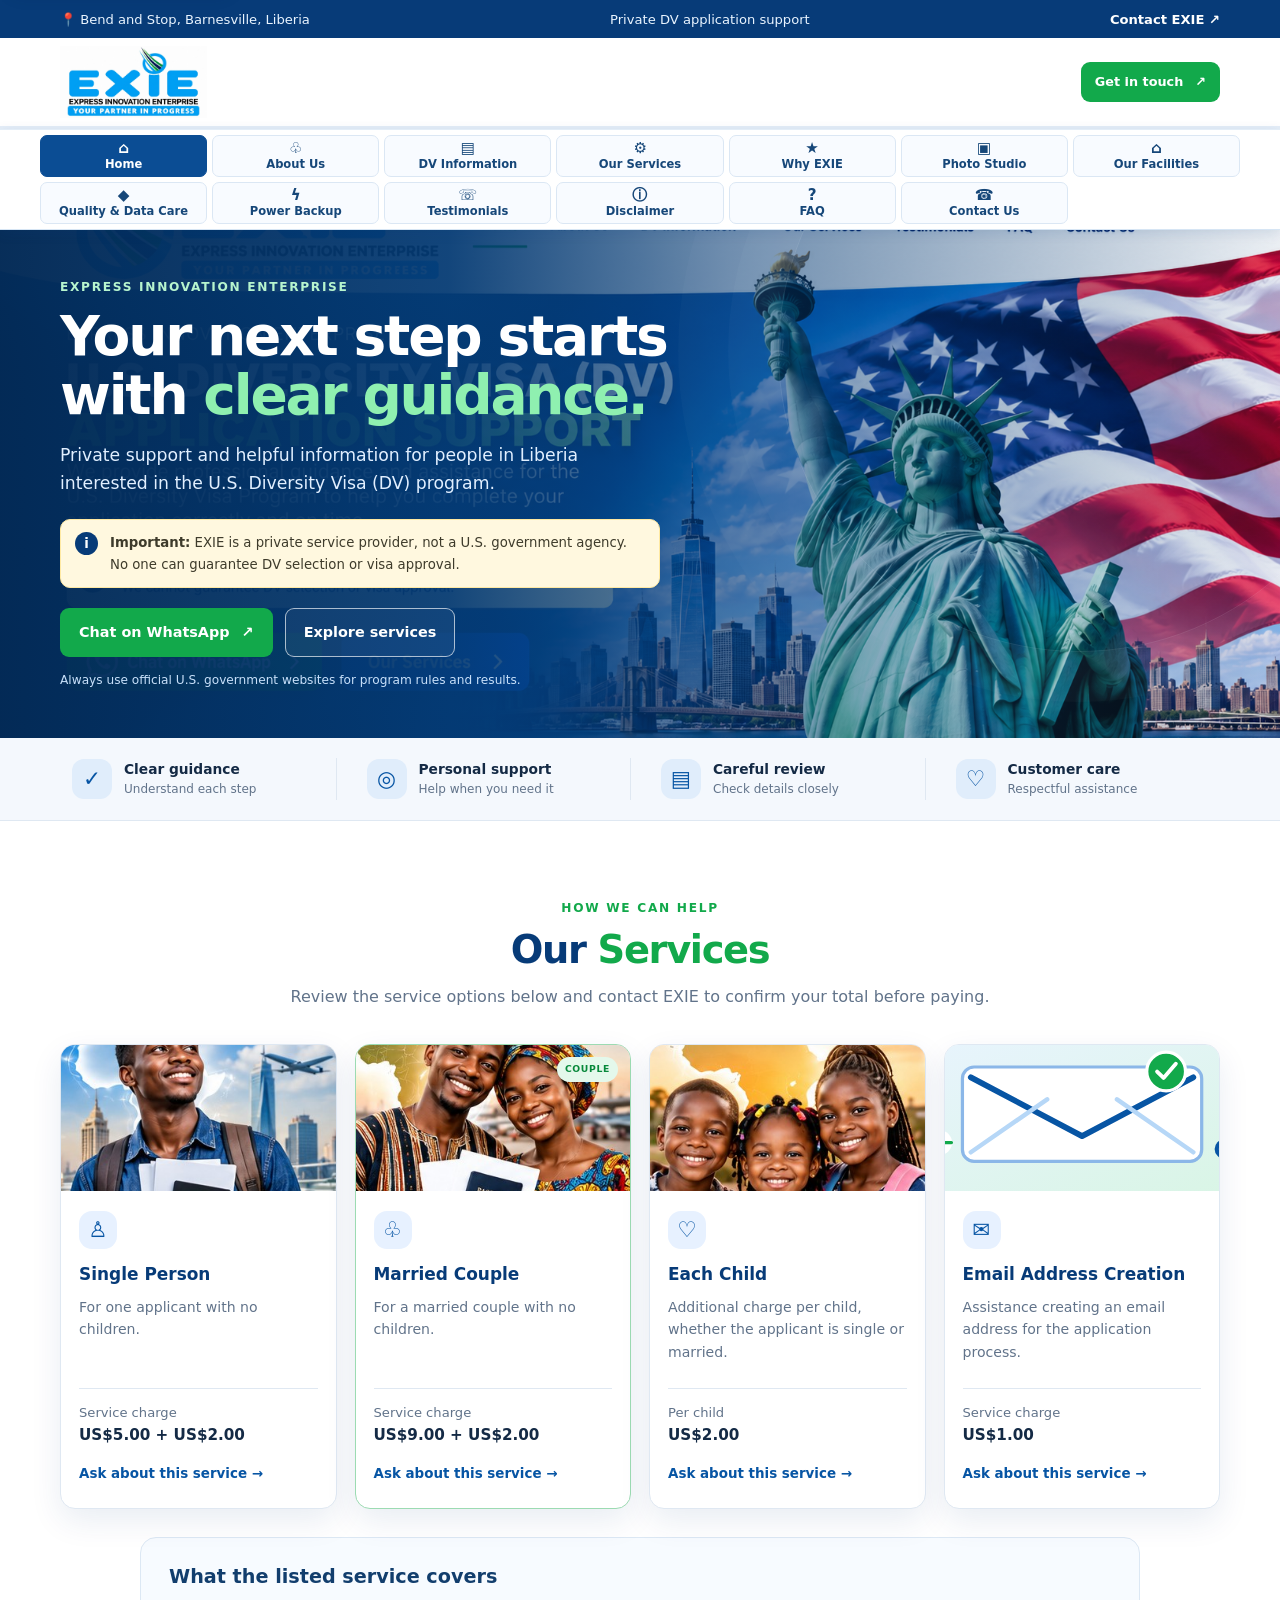
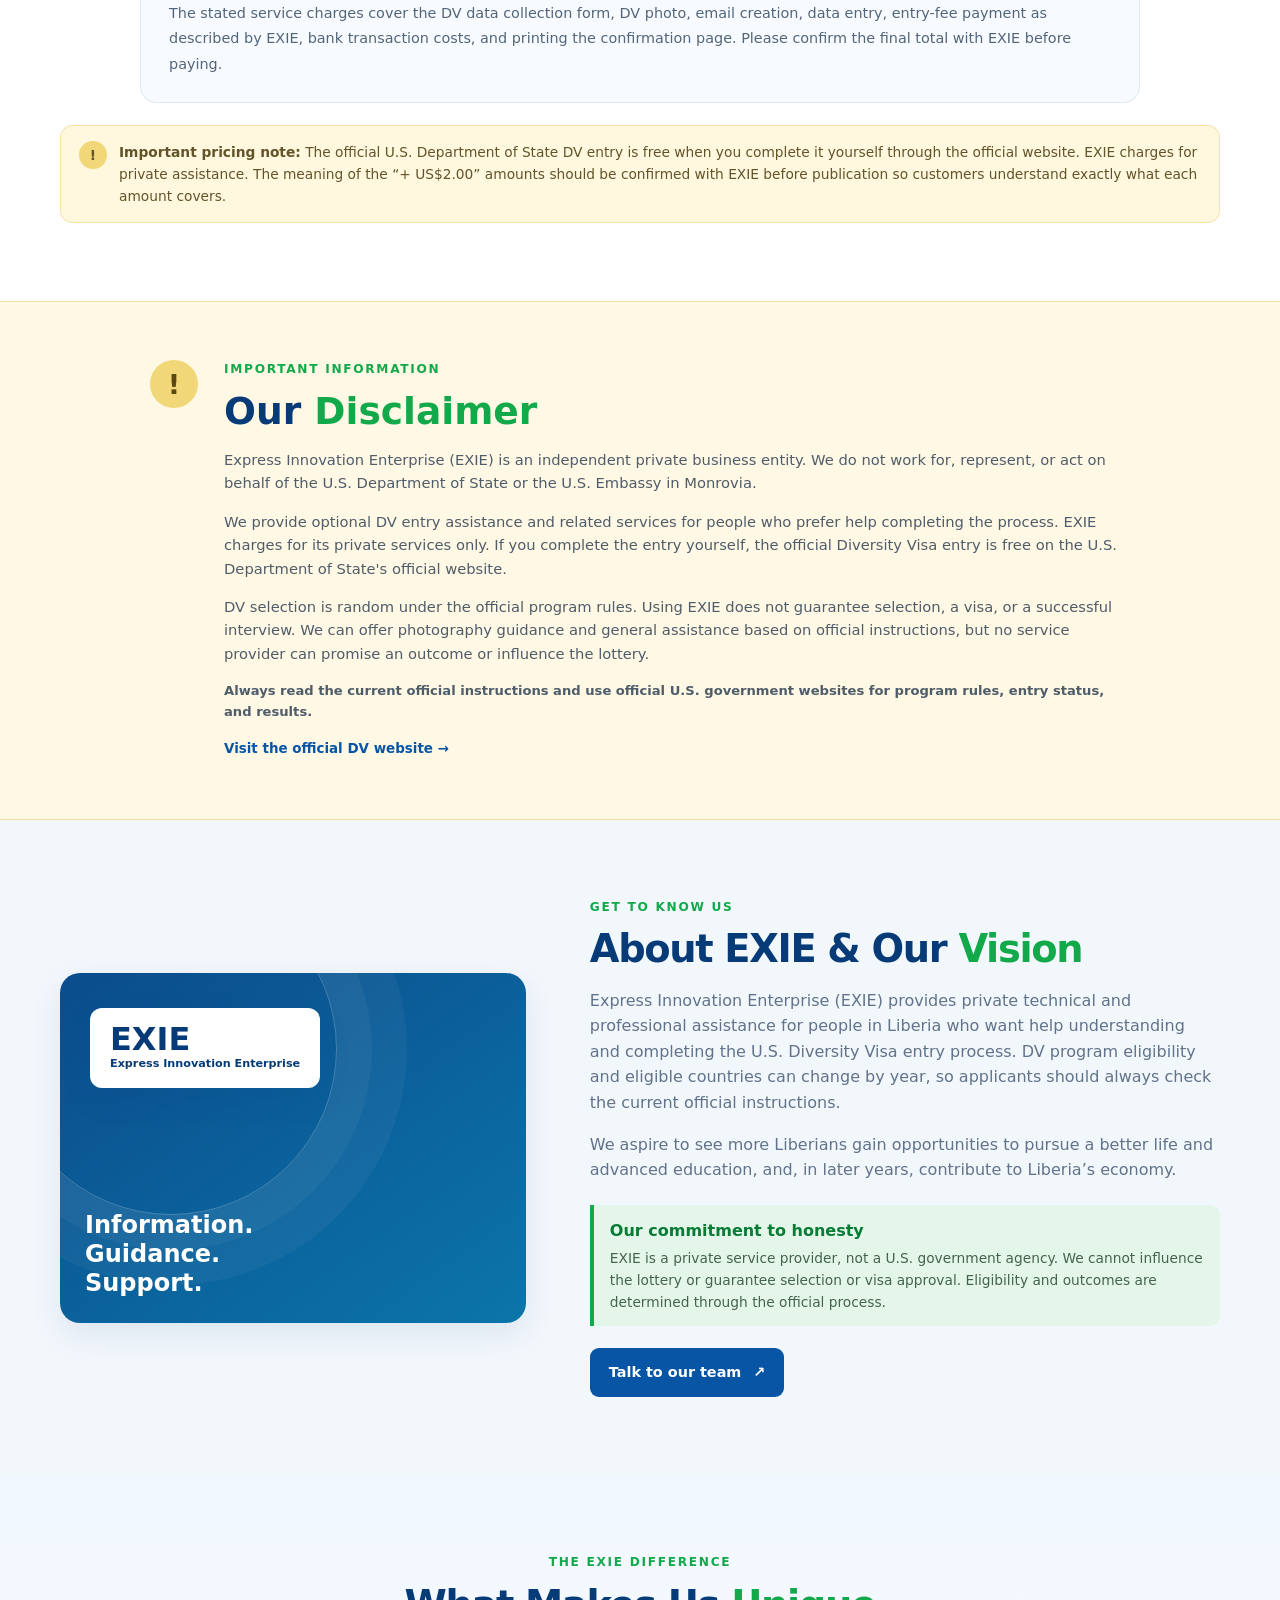
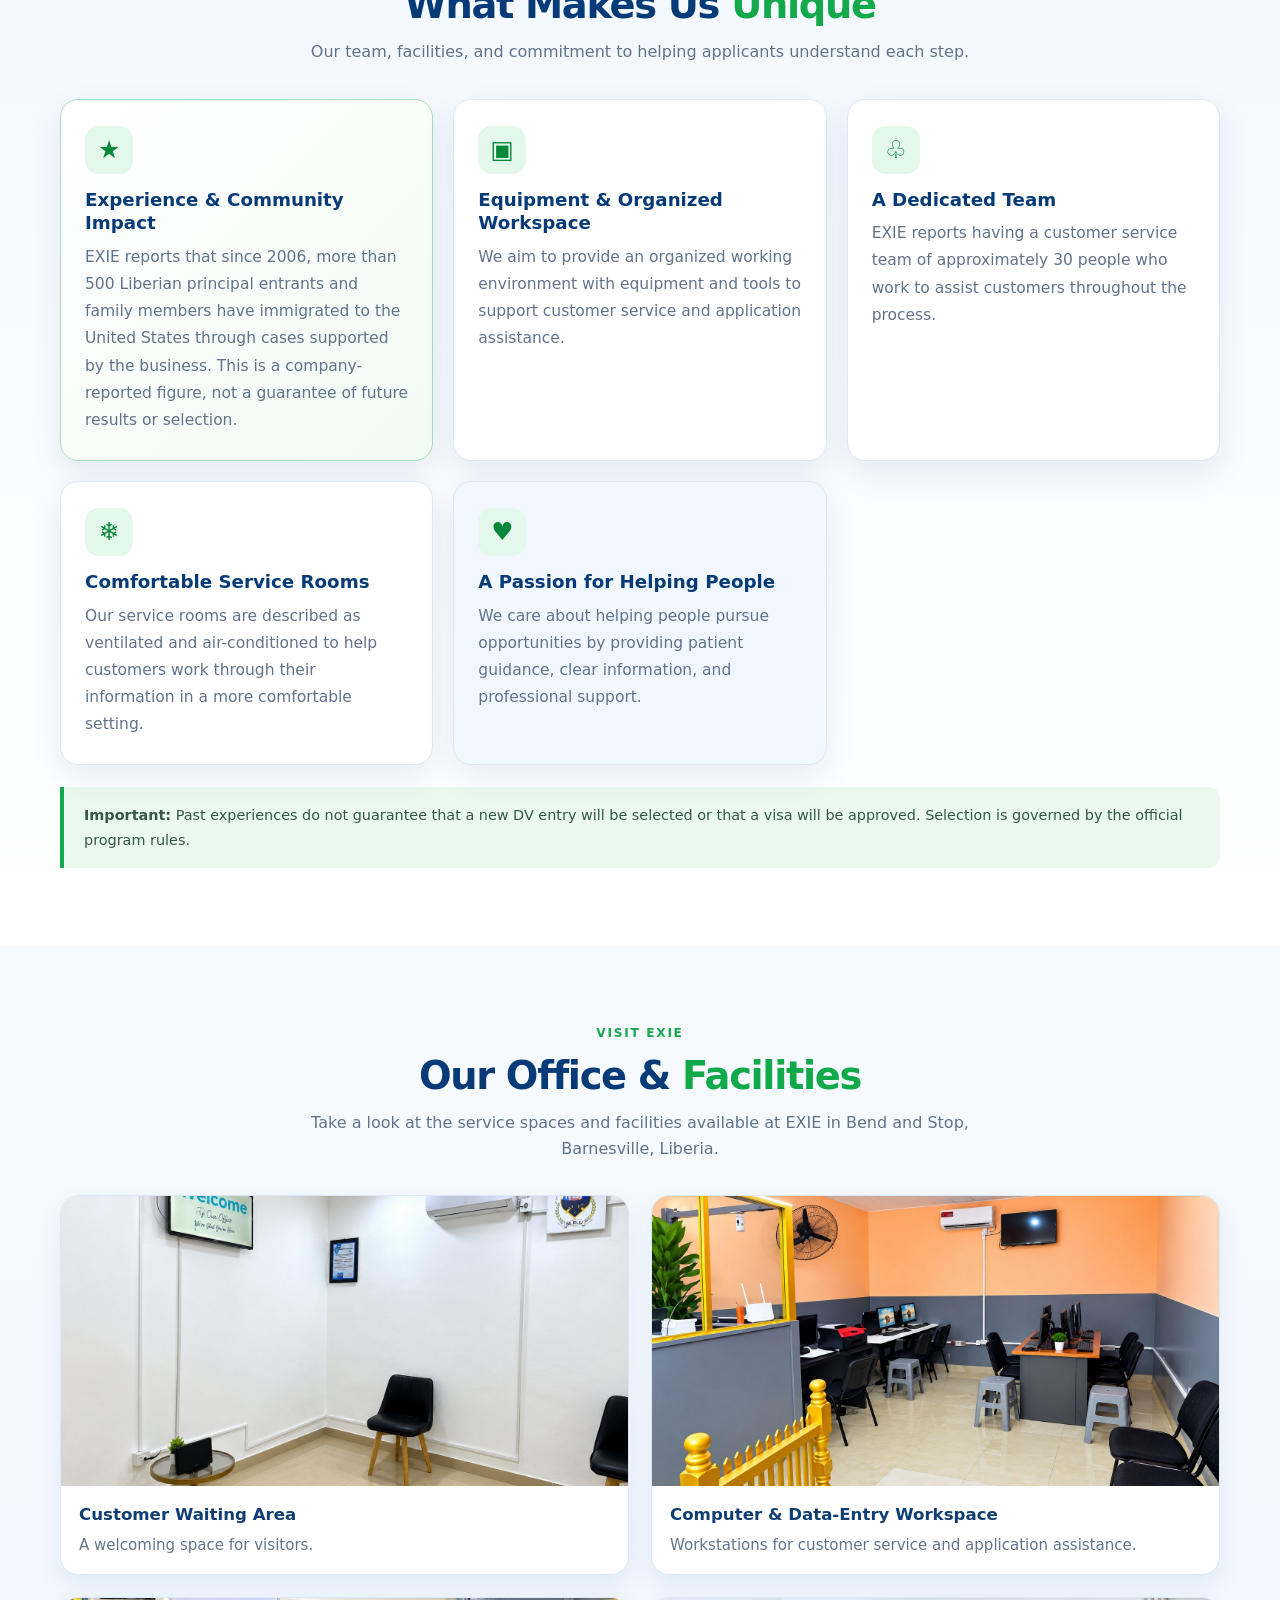
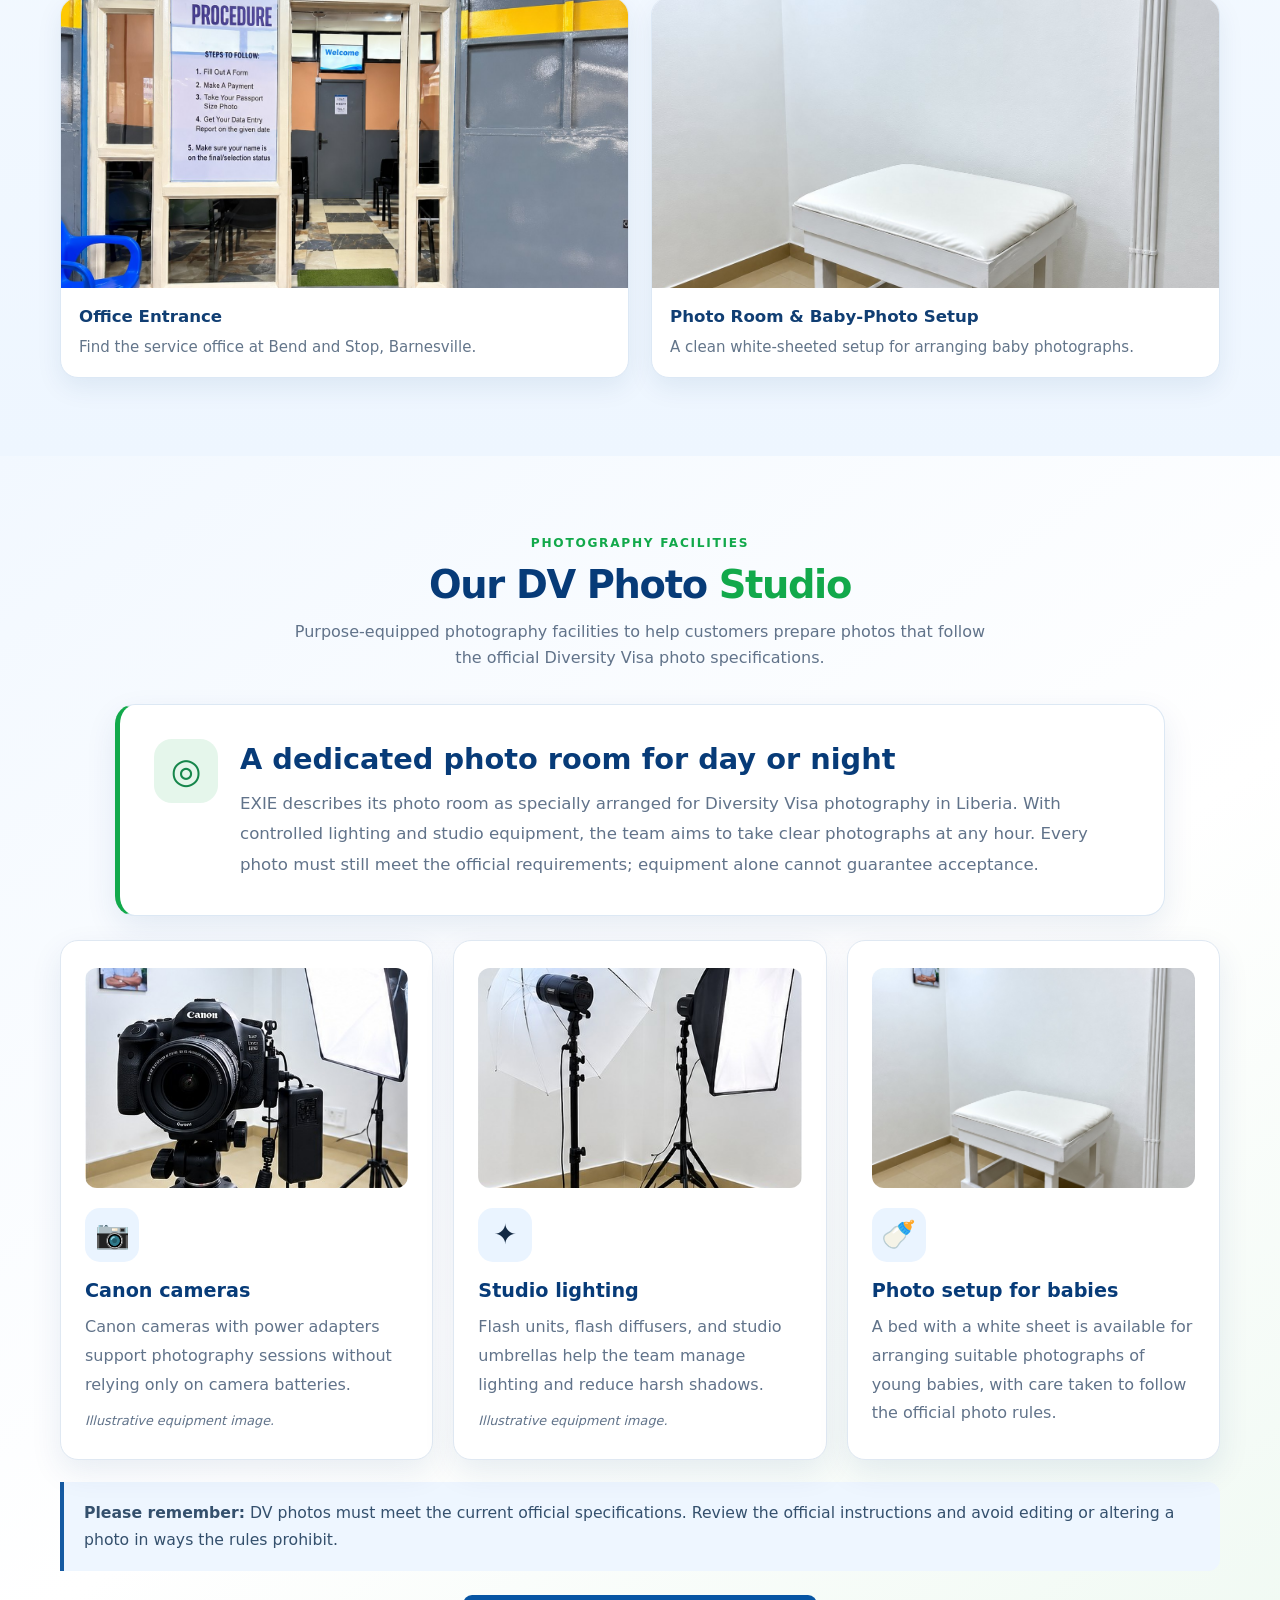
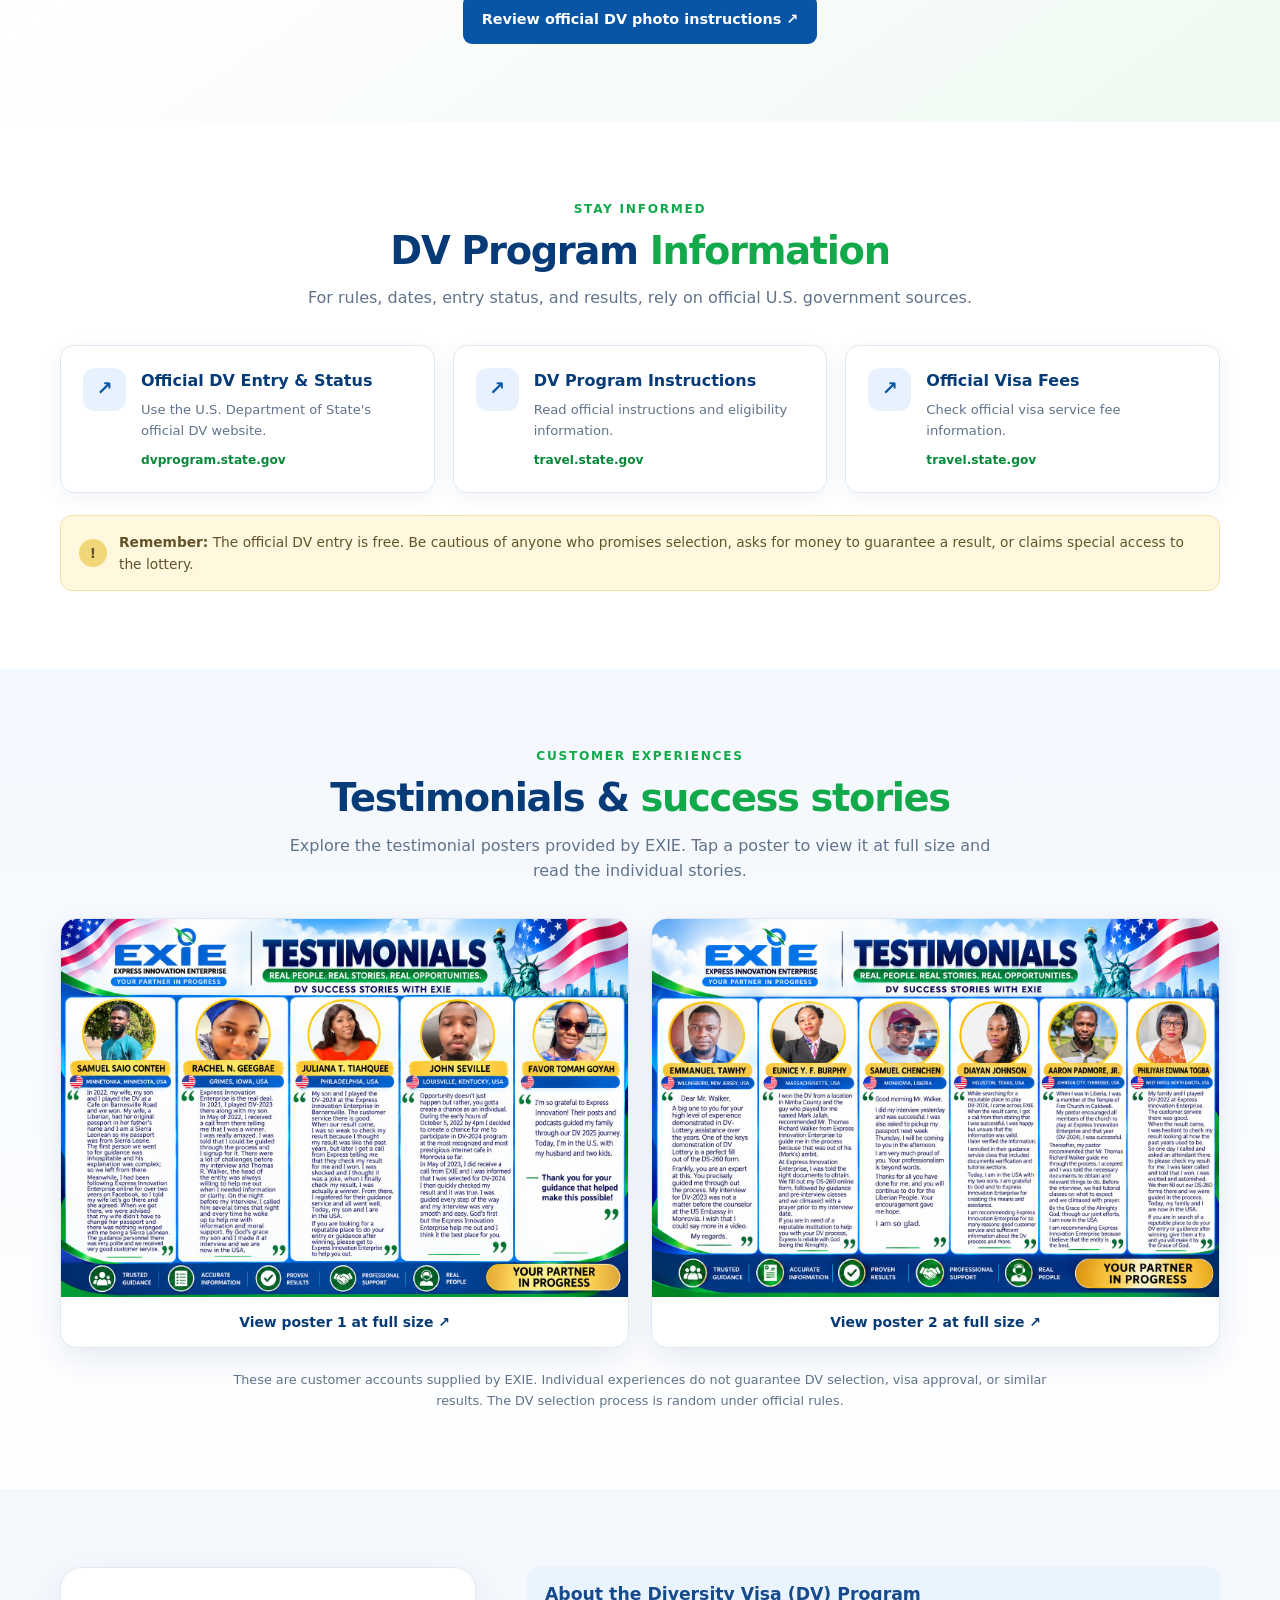
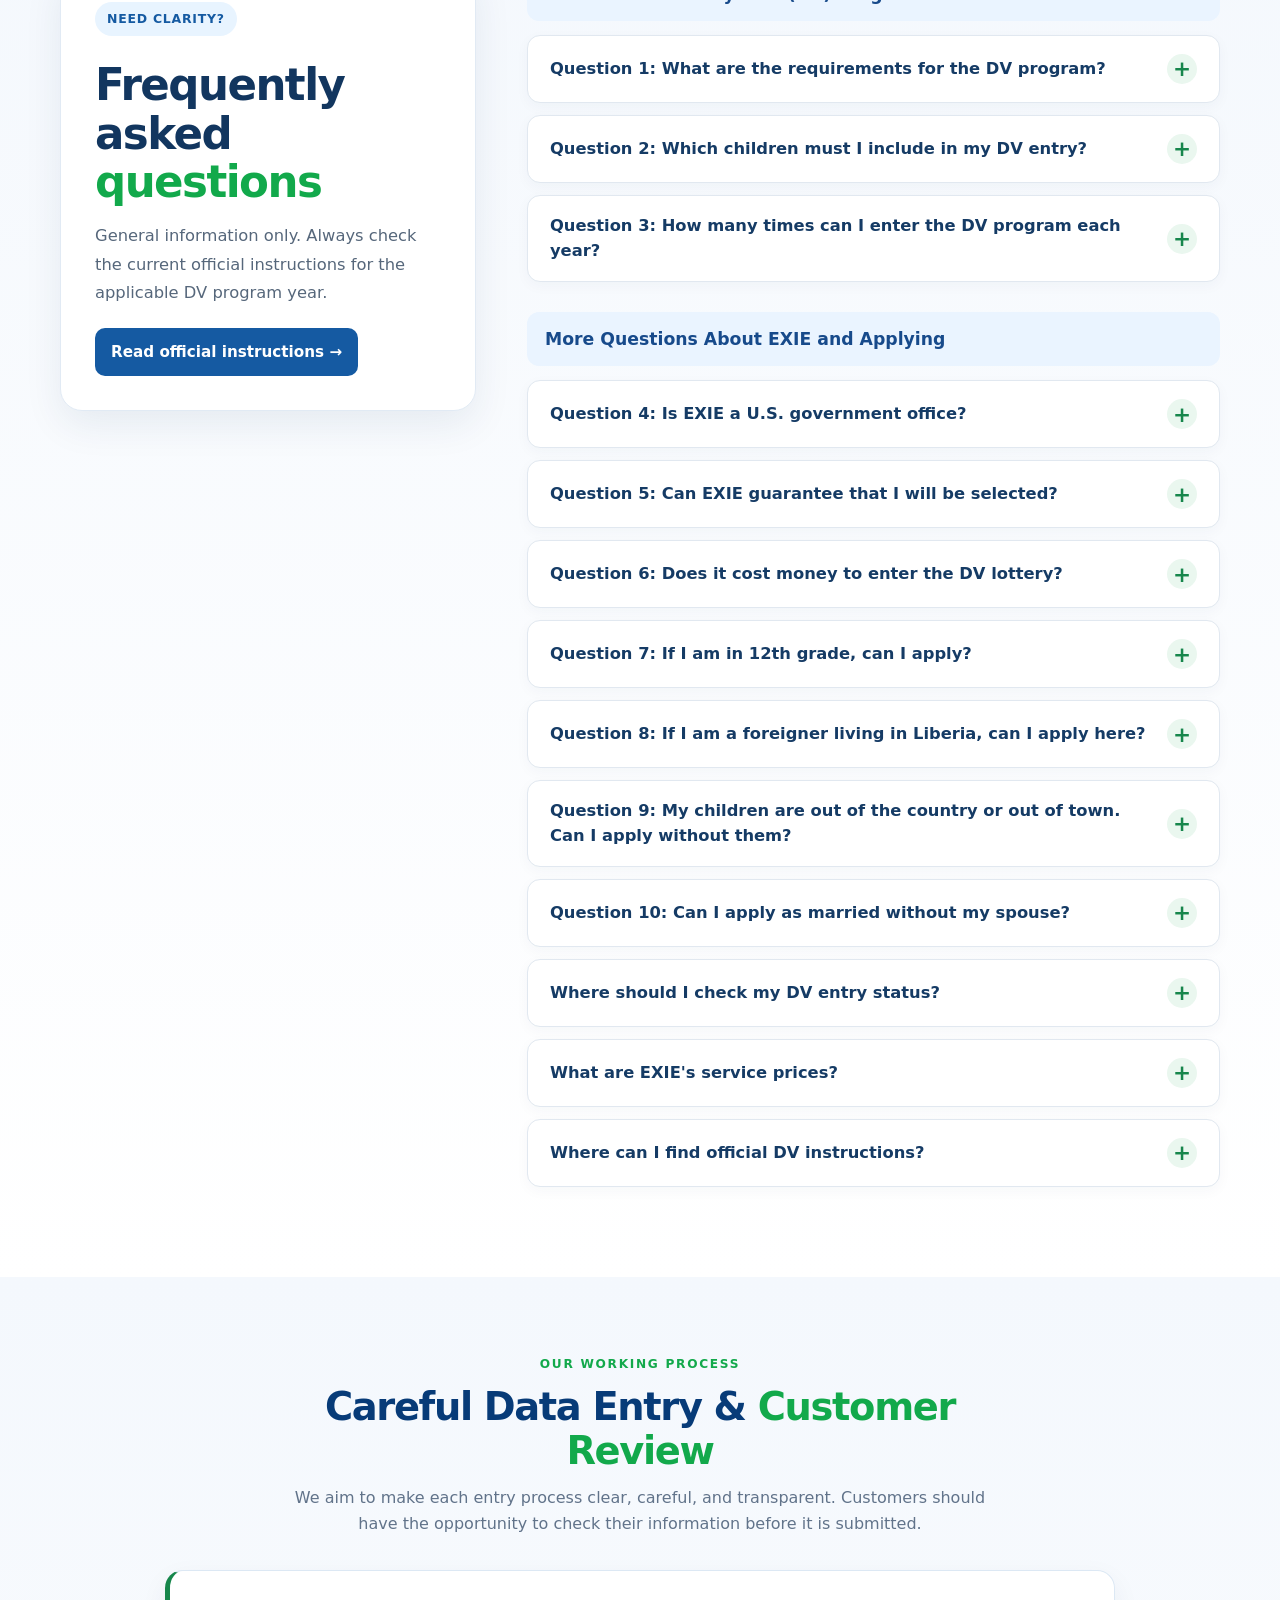
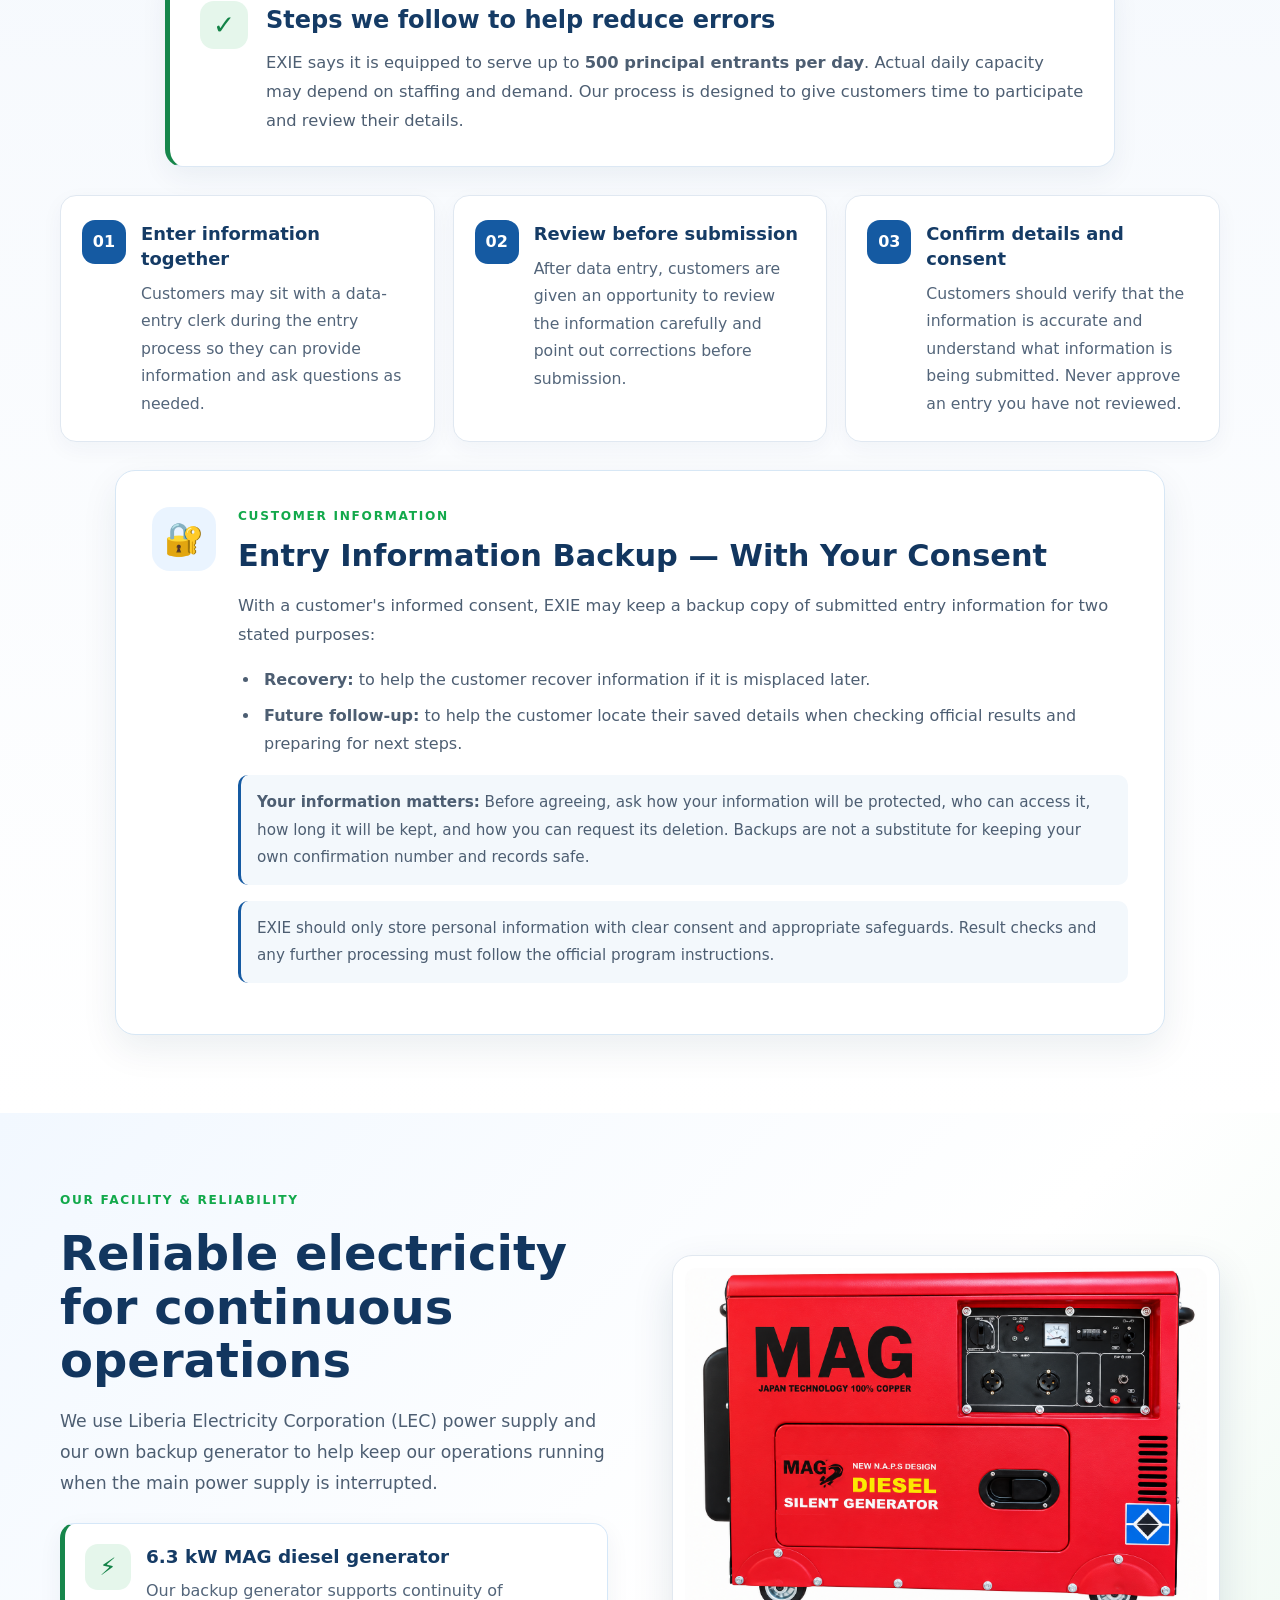
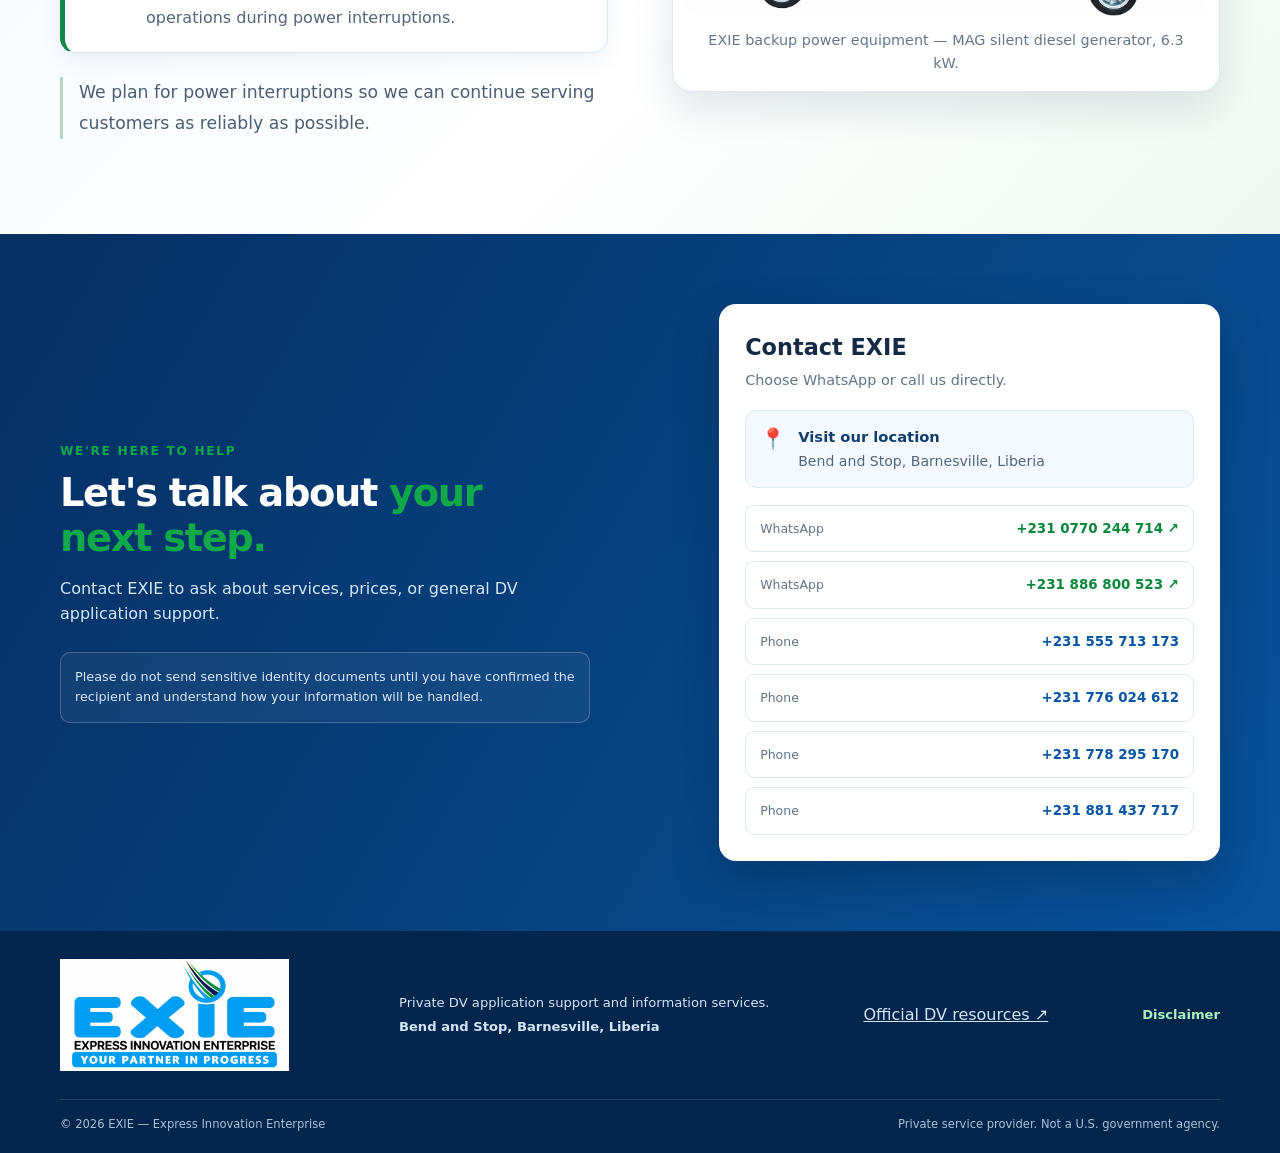
==== commit 580f6a97: "Add files via upload" ====
--- a/index.html
+++ b/index.html
@@ -10,8 +10,8 @@
   <meta property="og:type" content="website">
   <meta name="theme-color" content="#073b78">
   <title>EXIE | Express Innovation Enterprise</title>
-  <link rel="icon" href="assets/images/exie-logo.png" type="image/png">
-  <link rel="stylesheet" href="styles.css">
+  <link rel="icon" href="./exie-logo.png" type="image/png">
+  <link rel="stylesheet" href="./styles.css">
 </head>
 <body>
   <a class="skip-link" href="#main-content">Skip to main content</a>
@@ -26,7 +26,7 @@
   <header class="site-header">
     <div class="container nav-wrap">
       <a class="brand" href="#home" aria-label="EXIE home">
-        <img src="assets/images/exie-logo.png" alt="EXIE — Express Innovation Enterprise" class="brand-logo">
+        <img src="./exie-logo.png" alt="EXIE — Express Innovation Enterprise" class="brand-logo">
       </a>
       <button class="menu-toggle" id="menuToggle" aria-expanded="false" aria-controls="mainNav" aria-label="Open navigation">☰</button>
 
@@ -90,10 +90,10 @@
       <div class="container">
         <div class="section-heading"><p class="eyebrow">HOW WE CAN HELP</p><h2>Our <span>Services</span></h2><p>Review the service options below and contact EXIE to confirm your total before paying.</p></div>
         <div class="service-grid pricing-grid">
-          <article class="service-card"><img class="pricing-image" src="assets/images/pricing/single-applicant.jpg" alt="African applicant with application documents" loading="lazy"><div class="service-icon">♙</div><h3>Single Person</h3><p>For one applicant with no children.</p><div class="price">Service charge <strong>US$5.00 + US$2.00</strong></div><a href="#contact" class="text-link">Ask about this service →</a></article>
-          <article class="service-card featured"><div class="popular-tag">COUPLE</div><img class="pricing-image" src="assets/images/pricing/married-couple.jpg" alt="African married couple with application documents" loading="lazy"><div class="service-icon">♧</div><h3>Married Couple</h3><p>For a married couple with no children.</p><div class="price">Service charge <strong>US$9.00 + US$2.00</strong></div><a href="#contact" class="text-link">Ask about this service →</a></article>
-          <article class="service-card"><img class="pricing-image" src="assets/images/pricing/child-dependent.jpg" alt="African children representing eligible dependents" loading="lazy"><div class="service-icon">♡</div><h3>Each Child</h3><p>Additional charge per child, whether the applicant is single or married.</p><div class="price">Per child <strong>US$2.00</strong></div><a href="#contact" class="text-link">Ask about this service →</a></article>
-          <article class="service-card"><img class="pricing-image" src="assets/images/pricing/email-creation.svg" alt="Email envelope and email address symbol, with no person" loading="lazy"><div class="service-icon">✉</div><h3>Email Address Creation</h3><p>Assistance creating an email address for the application process.</p><div class="price">Service charge <strong>US$1.00</strong></div><a href="#contact" class="text-link">Ask about this service →</a></article>
+          <article class="service-card"><img class="pricing-image" src="./pricing-single-applicant.jpg" alt="African applicant with application documents" loading="lazy"><div class="service-icon">♙</div><h3>Single Person</h3><p>For one applicant with no children.</p><div class="price">Service charge <strong>US$5.00 + US$2.00</strong></div><a href="#contact" class="text-link">Ask about this service →</a></article>
+          <article class="service-card featured"><div class="popular-tag">COUPLE</div><img class="pricing-image" src="./pricing-married-couple.jpg" alt="African married couple with application documents" loading="lazy"><div class="service-icon">♧</div><h3>Married Couple</h3><p>For a married couple with no children.</p><div class="price">Service charge <strong>US$9.00 + US$2.00</strong></div><a href="#contact" class="text-link">Ask about this service →</a></article>
+          <article class="service-card"><img class="pricing-image" src="./pricing-child-dependent.jpg" alt="African children representing eligible dependents" loading="lazy"><div class="service-icon">♡</div><h3>Each Child</h3><p>Additional charge per child, whether the applicant is single or married.</p><div class="price">Per child <strong>US$2.00</strong></div><a href="#contact" class="text-link">Ask about this service →</a></article>
+          <article class="service-card"><img class="pricing-image" src="./pricing-email-creation.svg" alt="Email envelope and email address symbol, with no person" loading="lazy"><div class="service-icon">✉</div><h3>Email Address Creation</h3><p>Assistance creating an email address for the application process.</p><div class="price">Service charge <strong>US$1.00</strong></div><a href="#contact" class="text-link">Ask about this service →</a></article>
         </div>
         <div class="pricing-details">
           <h3>What the listed service covers</h3>
@@ -143,10 +143,10 @@
       <div class="container">
         <div class="section-heading"><p class="eyebrow">VISIT EXIE</p><h2>Our Office &amp; <span>Facilities</span></h2><p>Take a look at the service spaces and facilities available at EXIE in Bend and Stop, Barnesville, Liberia.</p></div>
         <div class="facilities-gallery">
-          <figure class="facility-photo"><img src="assets/images/exie-waiting-area.jpg" alt="EXIE office waiting area with visitor seating and air conditioning" loading="lazy"><figcaption><strong>Customer Waiting Area</strong><span>A welcoming space for visitors.</span></figcaption></figure>
-          <figure class="facility-photo"><img src="assets/images/exie-data-entry-workspace.jpg" alt="EXIE computer workspace used for customer assistance and data entry" loading="lazy"><figcaption><strong>Computer &amp; Data-Entry Workspace</strong><span>Workstations for customer service and application assistance.</span></figcaption></figure>
-          <figure class="facility-photo"><img src="assets/images/exie-office-entrance.jpg" alt="Entrance to the EXIE service office" loading="lazy"><figcaption><strong>Office Entrance</strong><span>Find the service office at Bend and Stop, Barnesville.</span></figcaption></figure>
-          <figure class="facility-photo"><img src="assets/images/exie-baby-photo-room.jpg" alt="Clean photo room with a white-sheeted platform prepared for baby photography" loading="lazy"><figcaption><strong>Photo Room &amp; Baby-Photo Setup</strong><span>A clean white-sheeted setup for arranging baby photographs.</span></figcaption></figure>
+          <figure class="facility-photo"><img src="./exie-waiting-area.jpg" alt="EXIE office waiting area with visitor seating and air conditioning" loading="lazy"><figcaption><strong>Customer Waiting Area</strong><span>A welcoming space for visitors.</span></figcaption></figure>
+          <figure class="facility-photo"><img src="./exie-data-entry-workspace.jpg" alt="EXIE computer workspace used for customer assistance and data entry" loading="lazy"><figcaption><strong>Computer &amp; Data-Entry Workspace</strong><span>Workstations for customer service and application assistance.</span></figcaption></figure>
+          <figure class="facility-photo"><img src="./exie-office-entrance.jpg" alt="Entrance to the EXIE service office" loading="lazy"><figcaption><strong>Office Entrance</strong><span>Find the service office at Bend and Stop, Barnesville.</span></figcaption></figure>
+          <figure class="facility-photo"><img src="./exie-baby-photo-room.jpg" alt="Clean photo room with a white-sheeted platform prepared for baby photography" loading="lazy"><figcaption><strong>Photo Room &amp; Baby-Photo Setup</strong><span>A clean white-sheeted setup for arranging baby photographs.</span></figcaption></figure>
         </div>
       </div>
     </section>
@@ -160,17 +160,17 @@
         </div>
         <div class="photo-studio-grid">
           <article class="photo-studio-card">
-            <img class="photo-studio-card-image" src="assets/images/exie-camera-equipment-illustration.jpg" alt="Illustrative image of a Canon camera connected to a power adapter beside a studio light" loading="lazy">
+            <img class="photo-studio-card-image" src="./exie-camera-equipment-illustration.jpg" alt="Illustrative image of a Canon camera connected to a power adapter beside a studio light" loading="lazy">
             <span class="photo-studio-icon" aria-hidden="true">📷</span><h3>Canon cameras</h3><p>Canon cameras with power adapters support photography sessions without relying only on camera batteries.</p>
             <small class="photo-studio-image-note">Illustrative equipment image.</small>
           </article>
           <article class="photo-studio-card">
-            <img class="photo-studio-card-image" src="assets/images/exie-studio-lighting-illustration.jpg" alt="Illustrative studio flash units, diffuser and lighting umbrellas" loading="lazy">
+            <img class="photo-studio-card-image" src="./exie-studio-lighting-illustration.jpg" alt="Illustrative studio flash units, diffuser and lighting umbrellas" loading="lazy">
             <span class="photo-studio-icon" aria-hidden="true">✦</span><h3>Studio lighting</h3><p>Flash units, flash diffusers, and studio umbrellas help the team manage lighting and reduce harsh shadows.</p>
             <small class="photo-studio-image-note">Illustrative equipment image.</small>
           </article>
           <article class="photo-studio-card">
-            <img class="photo-studio-card-image" src="assets/images/exie-baby-photo-room.jpg" alt="White-sheet baby photography setup in EXIE's photo room" loading="lazy">
+            <img class="photo-studio-card-image" src="./exie-baby-photo-room.jpg" alt="White-sheet baby photography setup in EXIE's photo room" loading="lazy">
             <span class="photo-studio-icon" aria-hidden="true">🍼</span><h3>Photo setup for babies</h3><p>A bed with a white sheet is available for arranging suitable photographs of young babies, with care taken to follow the official photo rules.</p>
           </article>
         </div>
@@ -195,8 +195,8 @@
       <div class="container">
         <div class="section-heading"><p class="eyebrow">CUSTOMER EXPERIENCES</p><h2>Testimonials &amp; <span>success stories</span></h2><p>Explore the testimonial posters provided by EXIE. Tap a poster to view it at full size and read the individual stories.</p></div>
         <div class="testimonial-gallery">
-          <a class="testimonial-poster" href="assets/images/exie-testimonials-1.png" target="_blank" rel="noopener" aria-label="Open first EXIE testimonials poster at full size"><img src="assets/images/exie-testimonials-1.png" alt="EXIE testimonial poster featuring five customer stories" loading="lazy"><span>View poster 1 at full size ↗</span></a>
-          <a class="testimonial-poster" href="assets/images/exie-testimonials-2.png" target="_blank" rel="noopener" aria-label="Open second EXIE testimonials poster at full size"><img src="assets/images/exie-testimonials-2.png" alt="EXIE testimonial poster featuring six customer stories" loading="lazy"><span>View poster 2 at full size ↗</span></a>
+          <a class="testimonial-poster" href="./exie-testimonials-1.png" target="_blank" rel="noopener" aria-label="Open first EXIE testimonials poster at full size"><img src="./exie-testimonials-1.png" alt="EXIE testimonial poster featuring five customer stories" loading="lazy"><span>View poster 1 at full size ↗</span></a>
+          <a class="testimonial-poster" href="./exie-testimonials-2.png" target="_blank" rel="noopener" aria-label="Open second EXIE testimonials poster at full size"><img src="./exie-testimonials-2.png" alt="EXIE testimonial poster featuring six customer stories" loading="lazy"><span>View poster 2 at full size ↗</span></a>
         </div>
         <p class="testimonial-disclosure">These are customer accounts supplied by EXIE. Individual experiences do not guarantee DV selection, visa approval, or similar results. The DV selection process is random under official rules.</p>
       </div>
@@ -269,7 +269,7 @@
           <p class="power-backup-note">We plan for power interruptions so we can continue serving customers as reliably as possible.</p>
         </div>
         <figure class="power-backup-figure">
-          <img src="assets/images/exie-backup-generator.png" alt="Red MAG silent diesel backup generator used by EXIE">
+          <img src="./exie-backup-generator.png" alt="Red MAG silent diesel backup generator used by EXIE">
           <figcaption>EXIE backup power equipment — MAG silent diesel generator, 6.3 kW.</figcaption>
         </figure>
       </div>
@@ -293,12 +293,12 @@
 
   <footer class="site-footer">
     <div class="container footer-main">
-      <a class="brand footer-brand" href="#home" aria-label="EXIE home"><img src="assets/images/exie-logo.png" alt="EXIE — Express Innovation Enterprise" class="brand-logo"></a>
+      <a class="brand footer-brand" href="#home" aria-label="EXIE home"><img src="./exie-logo.png" alt="EXIE — Express Innovation Enterprise" class="brand-logo"></a>
       <p>Private DV application support and information services.<br><strong>Bend and Stop, Barnesville, Liberia</strong></p>
       <a href="#dv-info">Official DV resources ↗</a><a href="#disclaimer">Disclaimer</a>
     </div>
     <div class="container footer-bottom"><span>© <span id="year"></span> EXIE — Express Innovation Enterprise</span><span>Private service provider. Not a U.S. government agency.</span></div>
   </footer>
-  <script src="script.js"></script>
+  <script src="./script.js"></script>
 </body>
 </html>
--- a/styles.css
+++ b/styles.css
@@ -3,7 +3,7 @@
 .topbar{background:var(--navy);color:#e9f4ff;font-size:.82rem}.topbar-inner{display:flex;justify-content:space-between;gap:18px;align-items:center;min-height:38px}.topbar a{font-weight:700;text-decoration:none;color:#fff}
 .site-header{background:#fff;position:sticky;top:0;z-index:10;box-shadow:0 4px 18px rgba(11,43,79,.07)}.nav-wrap{display:flex;align-items:center;gap:22px;min-height:84px}.brand{display:flex;align-items:center;gap:10px;text-decoration:none;min-width:230px;flex:0 0 auto}.brand-logo{width:220px;height:108px;object-fit:contain;object-position:left center}.brand-symbol-logo,.brand-copy{display:none}.brand-copy strong{font-size:1.55rem;letter-spacing:.02em;color:var(--navy)}.brand-copy small{font-weight:750;color:var(--blue);font-size:.77rem}.brand-copy em{font-style:normal;color:var(--muted);font-size:.65rem;margin-top:3px}.main-nav{display:flex;align-items:center;justify-content:flex-end;gap:19px;flex:1}.main-nav a{text-decoration:none;font-size:.83rem;font-weight:700;color:#314963;white-space:nowrap}.main-nav a:hover,.text-link:hover{color:var(--green-dark)}.menu-toggle{display:none;border:1px solid var(--line);background:white;border-radius:9px;padding:8px 12px;font-size:1.2rem}
 .button{display:inline-flex;align-items:center;justify-content:center;gap:12px;padding:12px 18px;border-radius:9px;text-decoration:none;font-weight:800;font-size:.9rem;border:1px solid transparent;transition:transform .18s,background .18s}.button:hover{transform:translateY(-2px)}.button-green{background:var(--green);color:#fff}.button-green:hover{background:var(--green-dark)}.button-blue{background:var(--blue);color:#fff}.button-outline{border-color:rgba(255,255,255,.65);color:#fff;background:rgba(255,255,255,.06)}.nav-cta{white-space:nowrap;padding:10px 14px;font-size:.8rem}
-.hero{position:relative;overflow:hidden;background:#063a75 url("assets/images/exie-hero-american-flag.png") center right/cover no-repeat;color:white}
+.hero{position:relative;overflow:hidden;background:#063a75 url("./exie-hero-american-flag.png") center right/cover no-repeat;color:white}
 .hero:before{content:"";position:absolute;inset:0;background:linear-gradient(90deg,rgba(3,42,86,.98) 0%,rgba(4,58,115,.94) 35%,rgba(4,58,115,.58) 57%,rgba(4,58,115,.08) 100%);z-index:0}
 .hero:after{content:"";position:absolute;right:-100px;top:-180px;width:600px;height:600px;border:1px solid rgba(255,255,255,.1);border-radius:50%;box-shadow:0 0 0 50px rgba(255,255,255,.025),0 0 0 100px rgba(255,255,255,.02);pointer-events:none}
 .hero-content{position:relative;z-index:1;display:grid;grid-template-columns:1fr;align-items:center;min-height:470px;padding-block:48px;gap:28px}
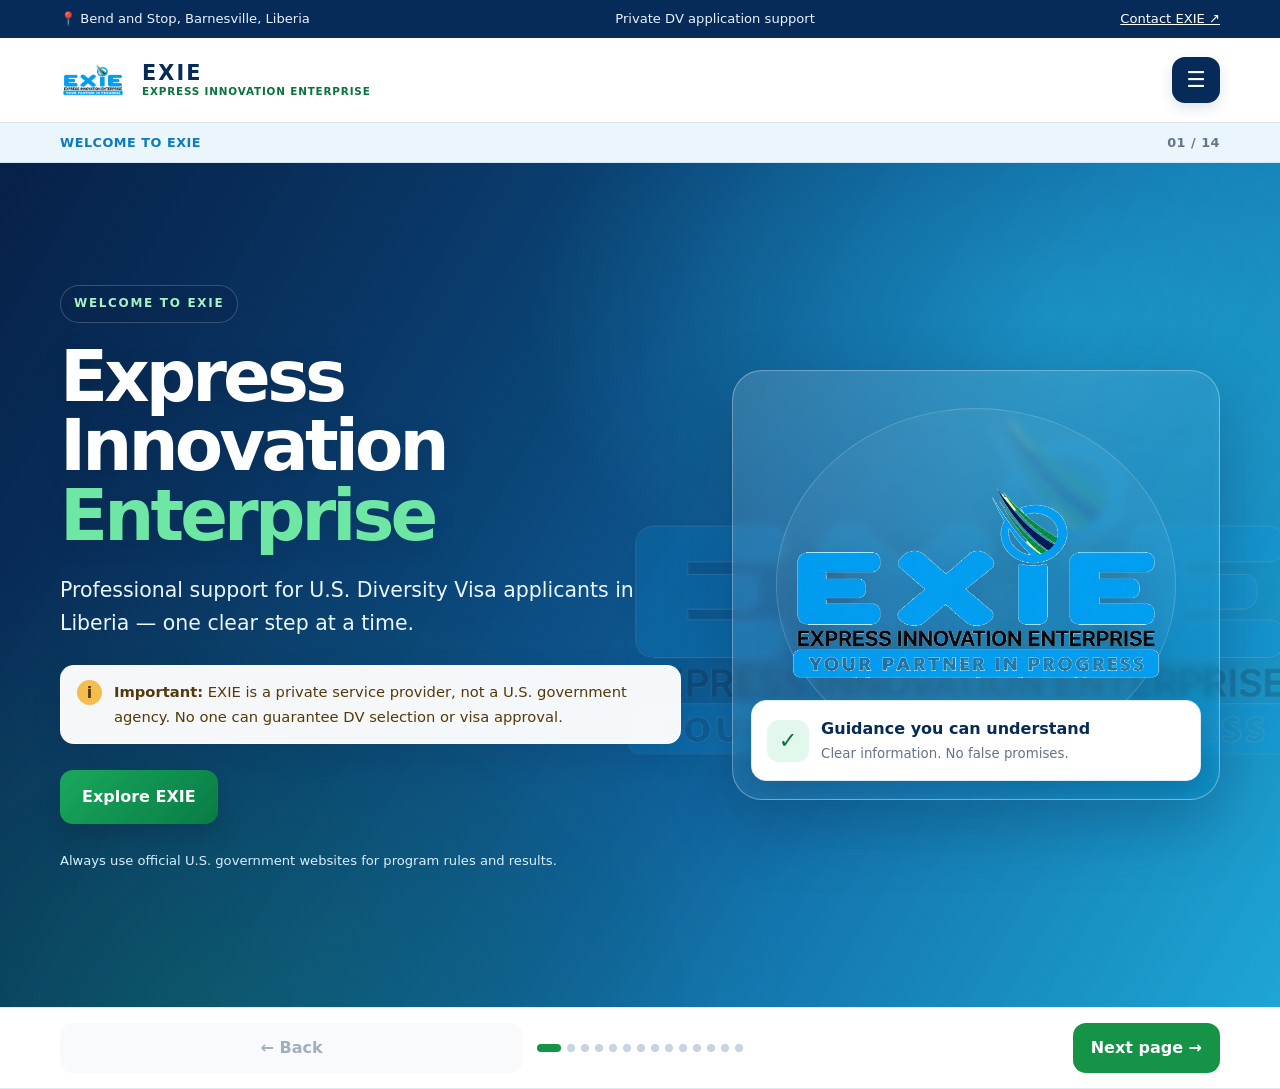
==== commit addb9648: "Add files via upload" ====
--- a/index.html
+++ b/index.html
@@ -1,304 +1,242 @@
-<!doctype html>
+<!DOCTYPE html>
+
 <html lang="en">
 <head>
-  <meta charset="utf-8">
-  <meta name="viewport" content="width=device-width, initial-scale=1">
-  <meta name="description" content="Express Innovation Enterprise (EXIE) in Barnesville, Liberia offers private Diversity Visa application assistance, photo services, and general guidance.">
-  <meta name="robots" content="index,follow">
-  <meta property="og:title" content="EXIE | Express Innovation Enterprise">
-  <meta property="og:description" content="Private DV application support, photography services, and helpful information in Liberia.">
-  <meta property="og:type" content="website">
-  <meta name="theme-color" content="#073b78">
-  <title>EXIE | Express Innovation Enterprise</title>
-  <link rel="icon" href="./exie-logo.png" type="image/png">
-  <link rel="stylesheet" href="./styles.css">
+<meta charset="utf-8"/>
+<meta content="width=device-width, initial-scale=1" name="viewport"/>
+<meta content="Express Innovation Enterprise (EXIE) in Barnesville, Liberia offers private Diversity Visa application assistance, photo services, and general guidance." name="description"/>
+<meta content="index,follow" name="robots"/>
+<meta content="EXIE | Express Innovation Enterprise" property="og:title"/>
+<meta content="Private DV application support, photography services, and helpful information in Liberia." property="og:description"/>
+<meta content="website" property="og:type"/>
+<meta content="#073b78" name="theme-color"/>
+<title>EXIE | Express Innovation Enterprise</title>
+<link href="./exie-logo.png" rel="icon" type="image/png"/>
+<link href="./styles.css" rel="stylesheet"/>
 </head>
 <body>
-  <a class="skip-link" href="#main-content">Skip to main content</a>
-  <div class="topbar">
-    <div class="container topbar-inner">
-      <span>📍 Bend and Stop, Barnesville, Liberia</span>
-      <span>Private DV application support</span>
-      <a href="#contact">Contact EXIE <span aria-hidden="true">↗</span></a>
-    </div>
-  </div>
+<a class="skip-link" href="#main-content">Skip to main content</a>
+<div class="topbar">
+<div class="container topbar-inner">
+<span>📍 Bend and Stop, Barnesville, Liberia</span>
+<span>Private DV application support</span>
+<a href="#contact">Contact EXIE <span aria-hidden="true">↗</span></a>
+</div>
+</div>
+<header class="site-header compact-header"><div class="container nav-wrap"><a aria-label="EXIE home" class="brand" href="#home"><img alt="EXIE — Express Innovation Enterprise" class="brand-logo" src="./exie-logo.png"/></a><div class="brand-heading"><strong>EXIE</strong><span>EXPRESS INNOVATION ENTERPRISE</span></div><button aria-controls="mainNav" aria-expanded="false" aria-label="Open navigation" class="menu-toggle" id="menuToggle" type="button">☰</button></div></header>
+<div class="nav-menu-panel" id="navMenuPanel"><div class="container"><nav aria-label="Main navigation" class="main-nav" id="mainNav"><a href="#home"><span aria-hidden="true" class="nav-icon">⌂</span><span>Home</span></a><a href="#about"><span aria-hidden="true" class="nav-icon">♧</span><span>Who We Are</span></a><a href="#services"><span aria-hidden="true" class="nav-icon">＄</span><span>Our Pricing</span></a><a href="#dv-info"><span aria-hidden="true" class="nav-icon">▤</span><span>DV Information</span></a><a href="#what-makes-us-unique"><span aria-hidden="true" class="nav-icon">★</span><span>What We Do</span></a><a href="#our-facilities"><span aria-hidden="true" class="nav-icon">⌂</span><span>Our Facilities</span></a><a href="#photo-studio"><span aria-hidden="true" class="nav-icon">▣</span><span>Photo Studio</span></a><a href="#testimonials"><span aria-hidden="true" class="nav-icon">♡</span><span>Testimonials</span></a><a href="#disclaimer"><span aria-hidden="true" class="nav-icon">ⓘ</span><span>Disclaimer</span></a><a href="#faq"><span aria-hidden="true" class="nav-icon">?</span><span>FAQ</span></a><a href="#quality-process"><span aria-hidden="true" class="nav-icon">◆</span><span>Quality &amp; Data Care</span></a><a href="#power-backup"><span aria-hidden="true" class="nav-icon">ϟ</span><span>Power Backup</span></a><a href="#contact"><span aria-hidden="true" class="nav-icon">☎</span><span>Contact Us</span></a></nav></div></div>
+<main id="main-content"><div aria-live="polite" class="carousel-topline"><div class="container carousel-topline-inner"><span id="currentSlideTitle">Welcome to EXIE</span><span id="slideCount">01 / 14</span></div></div><div class="carousel-track" id="carouselTrack"><article aria-label="Welcome to EXIE" class="carousel-slide is-active" data-slide-title="Welcome to EXIE"><section class="hero" id="home">
+<div class="hero-shape"></div>
+<div class="container hero-content">
+<div class="hero-copy">
+<p class="eyebrow">WELCOME TO EXIE</p>
+<h1>Express Innovation <span>Enterprise</span></h1>
+<p class="hero-lead">Professional support for U.S. Diversity Visa applicants in Liberia — one clear step at a time.</p>
+<div class="notice"><span class="notice-icon">i</span><p><strong>Important:</strong> EXIE is a private service provider, not a U.S. government agency. No one can guarantee DV selection or visa approval.</p></div>
+<div class="hero-actions"><a class="button button-green carousel-start" href="#services">Explore EXIE</a></div>
+<p class="hero-footnote">Always use official U.S. government websites for program rules and results.</p>
+</div>
+<div aria-label="Illustration of the Statue of Liberty and United States flag" class="hero-art">
+<div class="art-sun"></div><div class="art-stars">✦　✦　✦<br/>　✦　✦　✦</div>
+<div class="art-statue">🗽</div>
+<div class="art-card"><span class="art-check">✓</span><span><strong>Guidance you can understand</strong><small>Clear information. No false promises.</small></span></div>
+</div>
+</div>
+</section></article><article aria-label="EXIE" class="carousel-slide" data-slide-title="EXIE"><section aria-label="Our service principles" class="trust-strip">
+<div class="container trust-grid">
+<div><span class="trust-icon">✓</span><span><strong>Clear guidance</strong><small>Understand each step</small></span></div>
+<div><span class="trust-icon">◎</span><span><strong>Personal support</strong><small>Help when you need it</small></span></div>
+<div><span class="trust-icon">▤</span><span><strong>Careful review</strong><small>Check details closely</small></span></div>
+<div><span class="trust-icon">♡</span><span><strong>Customer care</strong><small>Respectful assistance</small></span></div>
+</div>
+</section></article><article aria-label="Our Services &amp; Pricing" class="carousel-slide" data-slide-title="Our Services &amp; Pricing"><section class="section" id="services">
+<div class="container">
+<div class="section-heading"><p class="eyebrow">HOW WE CAN HELP</p><h2>Our <span>Services</span></h2><p>Review the service options below and contact EXIE to confirm your total before paying.</p></div>
+<div class="service-grid pricing-grid">
+<article class="service-card"><img alt="African applicant with application documents" class="pricing-image" loading="lazy" src="./pricing-single-applicant.jpg"/><div class="service-icon">♙</div><h3>Single Person</h3><p>For one applicant with no children.</p><div class="price">Service charge <strong>US$5.00 + US$2.00</strong></div><a class="text-link" href="#contact">Ask about this service →</a></article>
+<article class="service-card featured"><div class="popular-tag">COUPLE</div><img alt="African married couple with application documents" class="pricing-image" loading="lazy" src="./pricing-married-couple.jpg"/><div class="service-icon">♧</div><h3>Married Couple</h3><p>For a married couple with no children.</p><div class="price">Service charge <strong>US$9.00 + US$2.00</strong></div><a class="text-link" href="#contact">Ask about this service →</a></article>
+<article class="service-card"><img alt="African children representing eligible dependents" class="pricing-image" loading="lazy" src="./pricing-child-dependent.jpg"/><div class="service-icon">♡</div><h3>Each Child</h3><p>Additional charge per child, whether the applicant is single or married.</p><div class="price">Per child <strong>US$2.00</strong></div><a class="text-link" href="#contact">Ask about this service →</a></article>
+<article class="service-card"><img alt="Email envelope and email address symbol, with no person" class="pricing-image" loading="lazy" src="./pricing-email-creation.jpg"/><div class="service-icon">✉</div><h3>Email Address Creation</h3><p>Assistance creating an email address for the application process.</p><div class="price">Service charge <strong>US$1.00</strong></div><a class="text-link" href="#contact">Ask about this service →</a></article>
+</div>
+<div class="pricing-details">
+<h3>What the listed service covers</h3>
+<p>The stated service charges cover the DV data collection form, DV photo, email creation, data entry, entry-fee payment as described by EXIE, bank transaction costs, and printing the confirmation page. Please confirm the final total with EXIE before paying.</p>
+</div>
+<div class="government-warning pricing-warning"><span>!</span><p><strong>Important pricing note:</strong> The official U.S. Department of State DV entry is free when you complete it yourself through the official website. EXIE charges for private assistance. The meaning of the “+ US$2.00” amounts should be confirmed with EXIE before publication so customers understand exactly what each amount covers.</p></div>
+</div>
+</section></article><article aria-label="Important Disclaimer" class="carousel-slide" data-slide-title="Important Disclaimer"><section class="section disclaimer-section" id="disclaimer">
+<div class="container disclaimer-wrap">
+<div class="disclaimer-mark">!</div>
+<div class="disclaimer-copy">
+<p class="eyebrow">IMPORTANT INFORMATION</p>
+<h2>Our <span>Disclaimer</span></h2>
+<p>Express Innovation Enterprise (EXIE) is an independent private business entity. We do not work for, represent, or act on behalf of the U.S. Department of State or the U.S. Embassy in Monrovia.</p>
+<p>We provide optional DV entry assistance and related services for people who prefer help completing the process. EXIE charges for its private services only. If you complete the entry yourself, the official Diversity Visa entry is free on the U.S. Department of State's official website.</p>
+<p>DV selection is random under the official program rules. Using EXIE does not guarantee selection, a visa, or a successful interview. We can offer photography guidance and general assistance based on official instructions, but no service provider can promise an outcome or influence the lottery.</p>
+<p class="disclaimer-small">Always read the current official instructions and use official U.S. government websites for program rules, entry status, and results.</p>
+<a class="text-link" href="https://dvprogram.state.gov/" rel="noopener" target="_blank">Visit the official DV website →</a>
+</div>
+</div>
+</section></article><article aria-label="Who We Are" class="carousel-slide" data-slide-title="Who We Are"><section class="section about-section" id="about">
+<div class="container about-grid">
+<div class="about-visual"><div class="about-badge"><strong>EXIE</strong><span>Express Innovation Enterprise</span></div><div class="about-visual-text">Information. Guidance. Support.</div></div>
+<div class="about-copy"><p class="eyebrow">GET TO KNOW US</p><h2>About EXIE &amp; Our <span>Vision</span></h2><p>Express Innovation Enterprise (EXIE) provides private technical and professional assistance for people in Liberia who want help understanding and completing the U.S. Diversity Visa entry process. DV program eligibility and eligible countries can change by year, so applicants should always check the current official instructions.</p><p>We aspire to see more Liberians gain opportunities to pursue a better life and advanced education, and, in later years, contribute to Liberia’s economy.</p><div class="mini-notice"><strong>Our commitment to honesty</strong><p>EXIE is a private service provider, not a U.S. government agency. We cannot influence the lottery or guarantee selection or visa approval. Eligibility and outcomes are determined through the official process.</p></div><a class="button button-blue" href="#contact">Talk to our team <span>↗</span></a></div>
+</div>
+</section></article><article aria-label="What We Do" class="carousel-slide" data-slide-title="What We Do"><section class="section uniqueness-section" id="what-makes-us-unique">
+<div class="container">
+<div class="section-heading"><p class="eyebrow">THE EXIE DIFFERENCE</p><h2>What Makes Us <span>Unique</span></h2><p>Our team, facilities, and commitment to helping applicants understand each step.</p></div>
+<div class="uniqueness-grid">
+<article class="uniqueness-card uniqueness-featured"><span aria-hidden="true" class="uniqueness-icon">★</span><h3>Experience &amp; Community Impact</h3><p>EXIE reports that since 2006, more than 500 Liberian principal entrants and family members have immigrated to the United States through cases supported by the business. This is a company-reported figure, not a guarantee of future results or selection.</p></article>
+<article class="uniqueness-card"><span aria-hidden="true" class="uniqueness-icon">▣</span><h3>Equipment &amp; Organized Workspace</h3><p>We aim to provide an organized working environment with equipment and tools to support customer service and application assistance.</p></article>
+<article class="uniqueness-card"><span aria-hidden="true" class="uniqueness-icon">♧</span><h3>A Dedicated Team</h3><p>EXIE reports having a customer service team of approximately 30 people who work to assist customers throughout the process.</p></article>
+<article class="uniqueness-card"><span aria-hidden="true" class="uniqueness-icon">❄</span><h3>Comfortable Service Rooms</h3><p>Our service rooms are described as ventilated and air-conditioned to help customers work through their information in a more comfortable setting.</p></article>
+<article class="uniqueness-card uniqueness-passion"><span aria-hidden="true" class="uniqueness-icon">♥</span><h3>A Passion for Helping People</h3><p>We care about helping people pursue opportunities by providing patient guidance, clear information, and professional support.</p></article>
+</div>
+<div class="uniqueness-note"><strong>Important:</strong> Past experiences do not guarantee that a new DV entry will be selected or that a visa will be approved. Selection is governed by the official program rules.</div>
+</div>
+</section></article><article aria-label="Our Facilities" class="carousel-slide" data-slide-title="Our Facilities"><section class="section facilities-section" id="our-facilities">
+<div class="container">
+<div class="section-heading"><p class="eyebrow">VISIT EXIE</p><h2>Our Office &amp; <span>Facilities</span></h2><p>Take a look at the service spaces and facilities available at EXIE in Bend and Stop, Barnesville, Liberia.</p></div>
+<div class="facilities-gallery">
+<figure class="facility-photo"><img alt="EXIE office waiting area with visitor seating and air conditioning" loading="lazy" src="./exie-waiting-area.jpg"/><figcaption><strong>Customer Waiting Area</strong><span>A welcoming space for visitors.</span></figcaption></figure>
+<figure class="facility-photo"><img alt="EXIE computer workspace used for customer assistance and data entry" loading="lazy" src="./exie-data-entry-workspace.jpg"/><figcaption><strong>Computer &amp; Data-Entry Workspace</strong><span>Workstations for customer service and application assistance.</span></figcaption></figure>
+<figure class="facility-photo"><img alt="Entrance to the EXIE service office" loading="lazy" src="./exie-office-entrance.jpg"/><figcaption><strong>Office Entrance</strong><span>Find the service office at Bend and Stop, Barnesville.</span></figcaption></figure>
+<figure class="facility-photo"><img alt="Clean photo room with a white-sheeted platform prepared for baby photography" loading="lazy" src="./exie-baby-photo-room.jpg"/><figcaption><strong>Photo Room &amp; Baby-Photo Setup</strong><span>A clean white-sheeted setup for arranging baby photographs.</span></figcaption></figure>
+</div>
+</div>
+</section></article><article aria-label="Our Photo Studio" class="carousel-slide" data-slide-title="Our Photo Studio"><section class="section photo-studio-section" id="photo-studio">
+<div class="container">
+<div class="section-heading"><p class="eyebrow">PHOTOGRAPHY FACILITIES</p><h2>Our DV Photo <span>Studio</span></h2><p>Purpose-equipped photography facilities to help customers prepare photos that follow the official Diversity Visa photo specifications.</p></div>
+<div class="photo-studio-intro">
+<div aria-hidden="true" class="photo-studio-main-icon">◎</div>
+<div><h3>A dedicated photo room for day or night</h3><p>EXIE describes its photo room as specially arranged for Diversity Visa photography in Liberia. With controlled lighting and studio equipment, the team aims to take clear photographs at any hour. Every photo must still meet the official requirements; equipment alone cannot guarantee acceptance.</p></div>
+</div>
+<div class="photo-studio-grid">
+<article class="photo-studio-card">
+<img alt="Illustrative image of a Canon camera connected to a power adapter beside a studio light" class="photo-studio-card-image" loading="lazy" src="./exie-camera-equipment-illustration.jpg"/>
+<span aria-hidden="true" class="photo-studio-icon">📷</span><h3>Canon cameras</h3><p>Canon cameras with power adapters support photography sessions without relying only on camera batteries.</p>
+<small class="photo-studio-image-note">Illustrative equipment image.</small>
+</article>
+<article class="photo-studio-card">
+<img alt="Illustrative studio flash units, diffuser and lighting umbrellas" class="photo-studio-card-image" loading="lazy" src="./exie-studio-lighting-illustration.jpg"/>
+<span aria-hidden="true" class="photo-studio-icon">✦</span><h3>Studio lighting</h3><p>Flash units, flash diffusers, and studio umbrellas help the team manage lighting and reduce harsh shadows.</p>
+<small class="photo-studio-image-note">Illustrative equipment image.</small>
+</article>
+<article class="photo-studio-card">
+<img alt="White-sheet baby photography setup in EXIE's photo room" class="photo-studio-card-image" loading="lazy" src="./exie-baby-photo-room.jpg"/>
+<span aria-hidden="true" class="photo-studio-icon">🍼</span><h3>Photo setup for babies</h3><p>A bed with a white sheet is available for arranging suitable photographs of young babies, with care taken to follow the official photo rules.</p>
+</article>
+</div>
+<div class="photo-studio-note"><strong>Please remember:</strong> DV photos must meet the current official specifications. Review the official instructions and avoid editing or altering a photo in ways the rules prohibit.</div>
+<div class="photo-studio-action"><a class="button button-blue" href="https://travel.state.gov/content/travel/en/us-visas/immigrate/diversity-visa-program-entry.html" rel="noopener" target="_blank">Review official DV photo instructions ↗</a></div>
+</div>
+</section></article><article aria-label="DV Information" class="carousel-slide" data-slide-title="DV Information"><section class="section dv-section" id="dv-info">
+<div class="container">
+<div class="section-heading"><p class="eyebrow">STAY INFORMED</p><h2>DV Program <span>Information</span></h2><p>For rules, dates, entry status, and results, rely on official U.S. government sources.</p></div>
+<div class="info-grid">
+<a class="info-card" href="https://dvprogram.state.gov/" rel="noopener" target="_blank"><span class="info-icon">↗</span><span><strong>Official DV Entry &amp; Status</strong><small>Use the U.S. Department of State's official DV website.</small><em>dvprogram.state.gov</em></span></a>
+<a class="info-card" href="https://travel.state.gov/content/travel/en/us-visas/immigrate/diversity-visa-program-entry.html" rel="noopener" target="_blank"><span class="info-icon">↗</span><span><strong>DV Program Instructions</strong><small>Read official instructions and eligibility information.</small><em>travel.state.gov</em></span></a>
+<a class="info-card" href="https://travel.state.gov/content/travel/en/us-visas/visa-information-resources/fees/fees-visa-services.html" rel="noopener" target="_blank"><span class="info-icon">↗</span><span><strong>Official Visa Fees</strong><small>Check official visa service fee information.</small><em>travel.state.gov</em></span></a>
+</div>
+<div class="government-warning"><span>!</span><p><strong>Remember:</strong> The official DV entry is free. Be cautious of anyone who promises selection, asks for money to guarantee a result, or claims special access to the lottery.</p></div>
+</div>
+</section></article><article aria-label="Testimonials" class="carousel-slide" data-slide-title="Testimonials"><section class="section testimonials-section" id="testimonials">
+<div class="container">
+<div class="section-heading"><p class="eyebrow">CUSTOMER EXPERIENCES</p><h2>Testimonials &amp; <span>success stories</span></h2><p>Explore the testimonial posters provided by EXIE. Tap a poster to view it at full size and read the individual stories.</p></div>
+<div class="testimonial-gallery">
+<a aria-label="Open first EXIE testimonials poster at full size" class="testimonial-poster" href="./exie-testimonials-1.png" rel="noopener" target="_blank"><img alt="EXIE testimonial poster featuring five customer stories" loading="lazy" src="./exie-testimonials-1.png"/><span>View poster 1 at full size ↗</span></a>
+<a aria-label="Open second EXIE testimonials poster at full size" class="testimonial-poster" href="./exie-testimonials-2.png" rel="noopener" target="_blank"><img alt="EXIE testimonial poster featuring six customer stories" loading="lazy" src="./exie-testimonials-2.png"/><span>View poster 2 at full size ↗</span></a>
+</div>
+<p class="testimonial-disclosure">These are customer accounts supplied by EXIE. Individual experiences do not guarantee DV selection, visa approval, or similar results. The DV selection process is random under official rules.</p>
+</div>
+</section></article><article aria-label="Frequently Asked Questions" class="carousel-slide" data-slide-title="Frequently Asked Questions"><section class="section faq-section" id="faq">
+<div class="container faq-grid">
+<div><p class="eyebrow">NEED CLARITY?</p><h2>Frequently asked <span>questions</span></h2><p class="muted">General information only. Always check the current official instructions for the applicable DV program year.</p><a class="text-link" href="https://travel.state.gov/content/travel/en/us-visas/immigrate/diversity-visa-program-entry.html" rel="noopener" target="_blank">Read official instructions →</a></div>
+<div class="faq-list">
+<h3 class="faq-subheading">About the Diversity Visa (DV) Program</h3>
+<details><summary>Question 1: What are the requirements for the DV program?</summary><p><strong>Education or work experience:</strong> The principal applicant generally must have completed a U.S.-equivalent high-school education, meaning successful completion of a formal course of elementary and secondary education comparable to 12 years in the United States, or have qualifying work experience under the official rules. The work-experience option generally requires at least two years of experience within the past five years in an occupation that requires at least two years of training or experience. Not every job qualifies.</p><p><strong>Photo:</strong> Each required photograph must meet the current official DV photo specifications. EXIE can offer photo assistance, but applicants should check the official requirements.</p><p><strong>Country of eligibility:</strong> Eligibility is generally based on country of birth, subject to the official rules and exceptions. A spouse or child may be chargeable to the principal applicant's eligible country under the program rules. Check the instructions for the applicable year.</p></details>
+<details><summary>Question 2: Which children must I include in my DV entry?</summary><p>Under the DV rules, a qualifying child is generally unmarried and under 21. Required children can include your biological children, qualifying stepchildren, and children legally adopted by you, even if they do not live with you or do not plan to immigrate. Follow the current official instructions for the exact categories and exceptions.</p><p>Do not list grandchildren, nieces, nephews, or other children as your own qualifying children unless they meet the official definition, including applicable legal-adoption rules. Omitting a child who must be listed can lead to disqualification or visa refusal.</p></details>
+<details><summary>Question 3: How many times can I enter the DV program each year?</summary><p><strong>Single person:</strong> Each person may submit only one entry as the principal entrant during each registration period. Submitting more than one entry for the same person can lead to disqualification.</p><p><strong>Married couple:</strong> If both spouses independently meet the requirements, each spouse may submit one separate entry as the principal entrant. Each entry must correctly list the other spouse and all required children. This can give the couple two entries in total, but each person must not submit multiple entries as principal entrant. Follow the official instructions for the current year.</p></details>
+<h3 class="faq-subheading">More Questions About EXIE and Applying</h3>
+<details><summary>Question 4: Is EXIE a U.S. government office?</summary><p>No. EXIE is an independent private business and is not affiliated with or acting on behalf of the U.S. Department of State or the U.S. Embassy in Monrovia.</p></details>
+<details><summary>Question 5: Can EXIE guarantee that I will be selected?</summary><p>No. DV selection is determined by the official process. No service provider can guarantee selection, visa approval, or a successful interview.</p></details>
+<details><summary>Question 6: Does it cost money to enter the DV lottery?</summary><p>The official DV entry is free when you complete it yourself through the official website. EXIE may charge for optional private assistance. Confirm the service fee before paying.</p></details>
+<details><summary>Question 7: If I am in 12th grade, can I apply?</summary><p>You may submit an entry if you meet the program requirements. However, you must meet the education or qualifying work-experience requirement by the time of your visa interview. Check the official instructions to confirm the requirements that apply to you.</p></details>
+<details><summary>Question 8: If I am a foreigner living in Liberia, can I apply here?</summary><p>Living in Liberia does not by itself determine your country of eligibility. Eligibility is generally based on country of birth, subject to official rules and exceptions. Do not automatically choose Liberia if you were born elsewhere; check the current official instructions.</p></details>
+<details><summary>Question 9: My children are out of the country or out of town. Can I apply without them?</summary><p>You generally must list all eligible children required by the official instructions, even if they live elsewhere. Follow the current photo and information requirements for each child. Omitting a required child or giving inaccurate information may lead to disqualification or visa refusal.</p></details>
+<details><summary>Question 10: Can I apply as married without my spouse?</summary><p>If you are legally married, you generally must include your spouse in the entry, even if they live elsewhere. Follow the official requirements for their information and photograph. Do not list yourself as single or unmarried if you are legally married. If your spouse does not want to immigrate, that does not automatically mean you should omit them. Check the current official instructions for applicable exceptions.</p></details>
+<details><summary>Where should I check my DV entry status?</summary><p>Use the official Entrant Status Check at <a href="https://dvprogram.state.gov/" rel="noopener" target="_blank">dvprogram.state.gov</a>. Keep your confirmation details safe.</p></details>
+<details><summary>What are EXIE's service prices?</summary><p>See the Services and Prices section on this website, and contact EXIE to confirm the total before paying.</p></details>
+<details><summary>Where can I find official DV instructions?</summary><p>Read the current instructions on the <a href="https://travel.state.gov/content/travel/en/us-visas/immigrate/diversity-visa-program-entry.html" rel="noopener" target="_blank">U.S. Department of State website</a>. Rules can change by program year.</p></details>
+</div>
+</div>
+</section></article><article aria-label="Quality &amp; Data Care" class="carousel-slide" data-slide-title="Quality &amp; Data Care"><section class="section quality-process-section" id="quality-process">
+<div class="container">
+<div class="section-heading">
+<p class="eyebrow">OUR WORKING PROCESS</p>
+<h2>Careful Data Entry &amp; <span>Customer Review</span></h2>
+<p>We aim to make each entry process clear, careful, and transparent. Customers should have the opportunity to check their information before it is submitted.</p>
+</div>
+<div class="quality-intro">
+<span aria-hidden="true" class="quality-intro-icon">✓</span>
+<div><h3>Steps we follow to help reduce errors</h3><p>EXIE says it is equipped to serve up to <strong>500 principal entrants per day</strong>. Actual daily capacity may depend on staffing and demand. Our process is designed to give customers time to participate and review their details.</p></div>
+</div>
+<div class="quality-steps">
+<article class="quality-step"><span class="quality-number">01</span><div><h3>Enter information together</h3><p>Customers may sit with a data-entry clerk during the entry process so they can provide information and ask questions as needed.</p></div></article>
+<article class="quality-step"><span class="quality-number">02</span><div><h3>Review before submission</h3><p>After data entry, customers are given an opportunity to review the information carefully and point out corrections before submission.</p></div></article>
+<article class="quality-step"><span class="quality-number">03</span><div><h3>Confirm details and consent</h3><p>Customers should verify that the information is accurate and understand what information is being submitted. Never approve an entry you have not reviewed.</p></div></article>
+</div>
+<div class="data-backup-card">
+<div aria-hidden="true" class="data-backup-symbol">🔐</div>
+<div class="data-backup-content">
+<p class="eyebrow">CUSTOMER INFORMATION</p>
+<h3>Entry Information Backup — With Your Consent</h3>
+<p>With a customer's informed consent, EXIE may keep a backup copy of submitted entry information for two stated purposes:</p>
+<ul><li><strong>Recovery:</strong> to help the customer recover information if it is misplaced later.</li><li><strong>Future follow-up:</strong> to help the customer locate their saved details when checking official results and preparing for next steps.</li></ul>
+<p class="data-privacy-note"><strong>Your information matters:</strong> Before agreeing, ask how your information will be protected, who can access it, how long it will be kept, and how you can request its deletion. Backups are not a substitute for keeping your own confirmation number and records safe.</p>
+<p class="data-privacy-note">EXIE should only store personal information with clear consent and appropriate safeguards. Result checks and any further processing must follow the official program instructions.</p>
+</div>
+</div>
+</div>
+</section></article><article aria-label="Power Backup" class="carousel-slide" data-slide-title="Power Backup"><section class="section power-backup-section" id="power-backup">
+<div class="container power-backup-grid">
+<div class="power-backup-copy">
+<p class="eyebrow">OUR FACILITY &amp; RELIABILITY</p>
+<h2>Reliable electricity for continuous operations</h2>
+<p>We use Liberia Electricity Corporation (LEC) power supply and our own backup generator to help keep our operations running when the main power supply is interrupted.</p>
+<div class="power-backup-highlight">
+<span aria-hidden="true" class="power-backup-icon">⚡</span>
+<div><strong>6.3 kW MAG diesel generator</strong><p>Our backup generator supports continuity of operations during power interruptions.</p></div>
+</div>
+<p class="power-backup-note">We plan for power interruptions so we can continue serving customers as reliably as possible.</p>
+</div>
+<figure class="power-backup-figure">
+<img alt="Red MAG silent diesel backup generator used by EXIE" src="./exie-backup-generator.png"/>
+<figcaption>EXIE backup power equipment — MAG silent diesel generator, 6.3 kW.</figcaption>
+</figure>
+</div>
+</section></article><article aria-label="Contact Us" class="carousel-slide" data-slide-title="Contact Us"><section class="contact-section" id="contact">
+<div class="container contact-grid">
+<div class="contact-copy"><p class="eyebrow">WE'RE HERE TO HELP</p><h2>Let's talk about <span>your next step.</span></h2><p>Contact EXIE to ask about services, prices, or general DV application support.</p><div class="contact-note">Please do not send sensitive identity documents until you have confirmed the recipient and understand how your information will be handled.</div></div>
+<div class="contact-panel"><h3>Contact EXIE</h3><p class="muted">Choose WhatsApp or call us directly.</p>
+<div class="contact-location"><span aria-hidden="true">📍</span><div><strong>Visit our location</strong><p>Bend and Stop, Barnesville, Liberia</p></div></div>
+<a class="contact-row whatsapp" href="https://wa.me/231770244714" rel="noopener" target="_blank"><span>WhatsApp</span><strong>+231 0770 244 714 ↗</strong></a>
+<a class="contact-row whatsapp" href="https://wa.me/231886800523" rel="noopener" target="_blank"><span>WhatsApp</span><strong>+231 886 800 523 ↗</strong></a>
+<a class="contact-row phone" href="tel:+231555713173"><span>Phone</span><strong>+231 555 713 173</strong></a>
+<a class="contact-row phone" href="tel:+231776024612"><span>Phone</span><strong>+231 776 024 612</strong></a>
+<a class="contact-row phone" href="tel:+231778295170"><span>Phone</span><strong>+231 778 295 170</strong></a>
+<a class="contact-row phone" href="tel:+231881437717"><span>Phone</span><strong>+231 881 437 717</strong></a>
+</div>
+</div>
+</section><footer class="site-footer">
+<div class="container footer-main">
+<a aria-label="EXIE home" class="brand footer-brand" href="#home"><img alt="EXIE — Express Innovation Enterprise" class="brand-logo" src="./exie-logo.png"/></a>
+<p>Private DV application support and information services.<br/><strong>Bend and Stop, Barnesville, Liberia</strong></p>
+<a href="#dv-info">Official DV resources ↗</a><a href="#disclaimer">Disclaimer</a>
+</div>
+<div class="container footer-bottom"><span>© <span id="year"></span> EXIE — Express Innovation Enterprise</span><span>Private service provider. Not a U.S. government agency.</span></div>
+</footer></article></div><div class="carousel-controls" id="carouselControls"><div class="container carousel-controls-inner"><button class="button button-back" disabled="disabled" id="prevSlide" type="button">← Back</button><div aria-label="Carousel pages" class="carousel-dots" id="carouselDots"></div><button class="button button-green" id="nextSlide" type="button">Next page →</button></div></div></main>
 
-  <header class="site-header">
-    <div class="container nav-wrap">
-      <a class="brand" href="#home" aria-label="EXIE home">
-        <img src="./exie-logo.png" alt="EXIE — Express Innovation Enterprise" class="brand-logo">
-      </a>
-      <button class="menu-toggle" id="menuToggle" aria-expanded="false" aria-controls="mainNav" aria-label="Open navigation">☰</button>
-
-      <a class="button button-green nav-cta" href="#contact">Get in touch <span aria-hidden="true">↗</span></a>
-    </div>
-  </header>
-
-  <div class="sticky-nav-shell">
-    <div class="container sticky-nav-inner">
-      <nav id="mainNav" class="main-nav" aria-label="Main navigation">
-        <a class="nav-home" href="#home"><span class="nav-icon" aria-hidden="true">⌂</span><span>Home</span></a>
-        <a href="#about"><span class="nav-icon" aria-hidden="true">♧</span><span>About Us</span></a>
-        <a href="#dv-info"><span class="nav-icon" aria-hidden="true">▤</span><span>DV Information</span></a>
-        <a href="#services"><span class="nav-icon" aria-hidden="true">⚙</span><span>Our Services</span></a>
-        <a href="#what-makes-us-unique"><span class="nav-icon" aria-hidden="true">★</span><span>Why EXIE</span></a>
-        <a href="#photo-studio"><span class="nav-icon" aria-hidden="true">▣</span><span>Photo Studio</span></a>
-        <a href="#our-facilities"><span class="nav-icon" aria-hidden="true">⌂</span><span>Our Facilities</span></a>
-        <a href="#quality-process"><span class="nav-icon" aria-hidden="true">◆</span><span>Quality & Data Care</span></a>
-        <a href="#power-backup"><span class="nav-icon" aria-hidden="true">ϟ</span><span>Power Backup</span></a>
-        <a href="#testimonials"><span class="nav-icon" aria-hidden="true">☏</span><span>Testimonials</span></a>
-        <a href="#disclaimer"><span class="nav-icon" aria-hidden="true">ⓘ</span><span>Disclaimer</span></a>
-        <a href="#faq"><span class="nav-icon" aria-hidden="true">?</span><span>FAQ</span></a>
-        <a href="#contact"><span class="nav-icon" aria-hidden="true">☎</span><span>Contact Us</span></a>
-      </nav>
-    </div>
-  </div>
-
-  <main id="main-content">
-    <section class="hero" id="home">
-      <div class="hero-shape"></div>
-      <div class="container hero-content">
-        <div class="hero-copy">
-          <p class="eyebrow">EXPRESS INNOVATION ENTERPRISE</p>
-          <h1>Your next step starts with <span>clear guidance.</span></h1>
-          <p class="hero-lead">Private support and helpful information for people in Liberia interested in the U.S. Diversity Visa (DV) program.</p>
-          <div class="notice"><span class="notice-icon">i</span><p><strong>Important:</strong> EXIE is a private service provider, not a U.S. government agency. No one can guarantee DV selection or visa approval.</p></div>
-          <div class="hero-actions">
-            <a class="button button-green" href="https://wa.me/231770244714" target="_blank" rel="noopener">Chat on WhatsApp <span>↗</span></a>
-            <a class="button button-outline" href="#services">Explore services</a>
-          </div>
-          <p class="hero-footnote">Always use official U.S. government websites for program rules and results.</p>
-        </div>
-        <div class="hero-art" aria-label="Illustration of the Statue of Liberty and United States flag">
-          <div class="art-sun"></div><div class="art-stars">✦　✦　✦<br>　✦　✦　✦</div>
-          <div class="art-statue">🗽</div>
-          <div class="art-card"><span class="art-check">✓</span><span><strong>Guidance you can understand</strong><small>Clear information. No false promises.</small></span></div>
-        </div>
-      </div>
-    </section>
-
-    <section class="trust-strip" aria-label="Our service principles">
-      <div class="container trust-grid">
-        <div><span class="trust-icon">✓</span><span><strong>Clear guidance</strong><small>Understand each step</small></span></div>
-        <div><span class="trust-icon">◎</span><span><strong>Personal support</strong><small>Help when you need it</small></span></div>
-        <div><span class="trust-icon">▤</span><span><strong>Careful review</strong><small>Check details closely</small></span></div>
-        <div><span class="trust-icon">♡</span><span><strong>Customer care</strong><small>Respectful assistance</small></span></div>
-      </div>
-    </section>
-
-    <section class="section" id="services">
-      <div class="container">
-        <div class="section-heading"><p class="eyebrow">HOW WE CAN HELP</p><h2>Our <span>Services</span></h2><p>Review the service options below and contact EXIE to confirm your total before paying.</p></div>
-        <div class="service-grid pricing-grid">
-          <article class="service-card"><img class="pricing-image" src="./pricing-single-applicant.jpg" alt="African applicant with application documents" loading="lazy"><div class="service-icon">♙</div><h3>Single Person</h3><p>For one applicant with no children.</p><div class="price">Service charge <strong>US$5.00 + US$2.00</strong></div><a href="#contact" class="text-link">Ask about this service →</a></article>
-          <article class="service-card featured"><div class="popular-tag">COUPLE</div><img class="pricing-image" src="./pricing-married-couple.jpg" alt="African married couple with application documents" loading="lazy"><div class="service-icon">♧</div><h3>Married Couple</h3><p>For a married couple with no children.</p><div class="price">Service charge <strong>US$9.00 + US$2.00</strong></div><a href="#contact" class="text-link">Ask about this service →</a></article>
-          <article class="service-card"><img class="pricing-image" src="./pricing-child-dependent.jpg" alt="African children representing eligible dependents" loading="lazy"><div class="service-icon">♡</div><h3>Each Child</h3><p>Additional charge per child, whether the applicant is single or married.</p><div class="price">Per child <strong>US$2.00</strong></div><a href="#contact" class="text-link">Ask about this service →</a></article>
-          <article class="service-card"><img class="pricing-image" src="./pricing-email-creation.svg" alt="Email envelope and email address symbol, with no person" loading="lazy"><div class="service-icon">✉</div><h3>Email Address Creation</h3><p>Assistance creating an email address for the application process.</p><div class="price">Service charge <strong>US$1.00</strong></div><a href="#contact" class="text-link">Ask about this service →</a></article>
-        </div>
-        <div class="pricing-details">
-          <h3>What the listed service covers</h3>
-          <p>The stated service charges cover the DV data collection form, DV photo, email creation, data entry, entry-fee payment as described by EXIE, bank transaction costs, and printing the confirmation page. Please confirm the final total with EXIE before paying.</p>
-        </div>
-        <div class="government-warning pricing-warning"><span>!</span><p><strong>Important pricing note:</strong> The official U.S. Department of State DV entry is free when you complete it yourself through the official website. EXIE charges for private assistance. The meaning of the “+ US$2.00” amounts should be confirmed with EXIE before publication so customers understand exactly what each amount covers.</p></div>
-      </div>
-    </section>
-
-    <section class="section disclaimer-section" id="disclaimer">
-      <div class="container disclaimer-wrap">
-        <div class="disclaimer-mark">!</div>
-        <div class="disclaimer-copy">
-          <p class="eyebrow">IMPORTANT INFORMATION</p>
-          <h2>Our <span>Disclaimer</span></h2>
-          <p>Express Innovation Enterprise (EXIE) is an independent private business entity. We do not work for, represent, or act on behalf of the U.S. Department of State or the U.S. Embassy in Monrovia.</p>
-          <p>We provide optional DV entry assistance and related services for people who prefer help completing the process. EXIE charges for its private services only. If you complete the entry yourself, the official Diversity Visa entry is free on the U.S. Department of State's official website.</p>
-          <p>DV selection is random under the official program rules. Using EXIE does not guarantee selection, a visa, or a successful interview. We can offer photography guidance and general assistance based on official instructions, but no service provider can promise an outcome or influence the lottery.</p>
-          <p class="disclaimer-small">Always read the current official instructions and use official U.S. government websites for program rules, entry status, and results.</p>
-          <a class="text-link" href="https://dvprogram.state.gov/" target="_blank" rel="noopener">Visit the official DV website →</a>
-        </div>
-      </div>
-    </section>
-
-    <section class="section about-section" id="about">
-      <div class="container about-grid">
-        <div class="about-visual"><div class="about-badge"><strong>EXIE</strong><span>Express Innovation Enterprise</span></div><div class="about-visual-text">Information. Guidance. Support.</div></div>
-        <div class="about-copy"><p class="eyebrow">GET TO KNOW US</p><h2>About EXIE &amp; Our <span>Vision</span></h2><p>Express Innovation Enterprise (EXIE) provides private technical and professional assistance for people in Liberia who want help understanding and completing the U.S. Diversity Visa entry process. DV program eligibility and eligible countries can change by year, so applicants should always check the current official instructions.</p><p>We aspire to see more Liberians gain opportunities to pursue a better life and advanced education, and, in later years, contribute to Liberia’s economy.</p><div class="mini-notice"><strong>Our commitment to honesty</strong><p>EXIE is a private service provider, not a U.S. government agency. We cannot influence the lottery or guarantee selection or visa approval. Eligibility and outcomes are determined through the official process.</p></div><a class="button button-blue" href="#contact">Talk to our team <span>↗</span></a></div>
-      </div>
-    </section>
-
-    <section class="section uniqueness-section" id="what-makes-us-unique">
-      <div class="container">
-        <div class="section-heading"><p class="eyebrow">THE EXIE DIFFERENCE</p><h2>What Makes Us <span>Unique</span></h2><p>Our team, facilities, and commitment to helping applicants understand each step.</p></div>
-        <div class="uniqueness-grid">
-          <article class="uniqueness-card uniqueness-featured"><span class="uniqueness-icon" aria-hidden="true">★</span><h3>Experience &amp; Community Impact</h3><p>EXIE reports that since 2006, more than 500 Liberian principal entrants and family members have immigrated to the United States through cases supported by the business. This is a company-reported figure, not a guarantee of future results or selection.</p></article>
-          <article class="uniqueness-card"><span class="uniqueness-icon" aria-hidden="true">▣</span><h3>Equipment &amp; Organized Workspace</h3><p>We aim to provide an organized working environment with equipment and tools to support customer service and application assistance.</p></article>
-          <article class="uniqueness-card"><span class="uniqueness-icon" aria-hidden="true">♧</span><h3>A Dedicated Team</h3><p>EXIE reports having a customer service team of approximately 30 people who work to assist customers throughout the process.</p></article>
-          <article class="uniqueness-card"><span class="uniqueness-icon" aria-hidden="true">❄</span><h3>Comfortable Service Rooms</h3><p>Our service rooms are described as ventilated and air-conditioned to help customers work through their information in a more comfortable setting.</p></article>
-          <article class="uniqueness-card uniqueness-passion"><span class="uniqueness-icon" aria-hidden="true">♥</span><h3>A Passion for Helping People</h3><p>We care about helping people pursue opportunities by providing patient guidance, clear information, and professional support.</p></article>
-        </div>
-        <div class="uniqueness-note"><strong>Important:</strong> Past experiences do not guarantee that a new DV entry will be selected or that a visa will be approved. Selection is governed by the official program rules.</div>
-      </div>
-    </section>
-
-    <section class="section facilities-section" id="our-facilities">
-      <div class="container">
-        <div class="section-heading"><p class="eyebrow">VISIT EXIE</p><h2>Our Office &amp; <span>Facilities</span></h2><p>Take a look at the service spaces and facilities available at EXIE in Bend and Stop, Barnesville, Liberia.</p></div>
-        <div class="facilities-gallery">
-          <figure class="facility-photo"><img src="./exie-waiting-area.jpg" alt="EXIE office waiting area with visitor seating and air conditioning" loading="lazy"><figcaption><strong>Customer Waiting Area</strong><span>A welcoming space for visitors.</span></figcaption></figure>
-          <figure class="facility-photo"><img src="./exie-data-entry-workspace.jpg" alt="EXIE computer workspace used for customer assistance and data entry" loading="lazy"><figcaption><strong>Computer &amp; Data-Entry Workspace</strong><span>Workstations for customer service and application assistance.</span></figcaption></figure>
-          <figure class="facility-photo"><img src="./exie-office-entrance.jpg" alt="Entrance to the EXIE service office" loading="lazy"><figcaption><strong>Office Entrance</strong><span>Find the service office at Bend and Stop, Barnesville.</span></figcaption></figure>
-          <figure class="facility-photo"><img src="./exie-baby-photo-room.jpg" alt="Clean photo room with a white-sheeted platform prepared for baby photography" loading="lazy"><figcaption><strong>Photo Room &amp; Baby-Photo Setup</strong><span>A clean white-sheeted setup for arranging baby photographs.</span></figcaption></figure>
-        </div>
-      </div>
-    </section>
-
-    <section class="section photo-studio-section" id="photo-studio">
-      <div class="container">
-        <div class="section-heading"><p class="eyebrow">PHOTOGRAPHY FACILITIES</p><h2>Our DV Photo <span>Studio</span></h2><p>Purpose-equipped photography facilities to help customers prepare photos that follow the official Diversity Visa photo specifications.</p></div>
-        <div class="photo-studio-intro">
-          <div class="photo-studio-main-icon" aria-hidden="true">◎</div>
-          <div><h3>A dedicated photo room for day or night</h3><p>EXIE describes its photo room as specially arranged for Diversity Visa photography in Liberia. With controlled lighting and studio equipment, the team aims to take clear photographs at any hour. Every photo must still meet the official requirements; equipment alone cannot guarantee acceptance.</p></div>
-        </div>
-        <div class="photo-studio-grid">
-          <article class="photo-studio-card">
-            <img class="photo-studio-card-image" src="./exie-camera-equipment-illustration.jpg" alt="Illustrative image of a Canon camera connected to a power adapter beside a studio light" loading="lazy">
-            <span class="photo-studio-icon" aria-hidden="true">📷</span><h3>Canon cameras</h3><p>Canon cameras with power adapters support photography sessions without relying only on camera batteries.</p>
-            <small class="photo-studio-image-note">Illustrative equipment image.</small>
-          </article>
-          <article class="photo-studio-card">
-            <img class="photo-studio-card-image" src="./exie-studio-lighting-illustration.jpg" alt="Illustrative studio flash units, diffuser and lighting umbrellas" loading="lazy">
-            <span class="photo-studio-icon" aria-hidden="true">✦</span><h3>Studio lighting</h3><p>Flash units, flash diffusers, and studio umbrellas help the team manage lighting and reduce harsh shadows.</p>
-            <small class="photo-studio-image-note">Illustrative equipment image.</small>
-          </article>
-          <article class="photo-studio-card">
-            <img class="photo-studio-card-image" src="./exie-baby-photo-room.jpg" alt="White-sheet baby photography setup in EXIE's photo room" loading="lazy">
-            <span class="photo-studio-icon" aria-hidden="true">🍼</span><h3>Photo setup for babies</h3><p>A bed with a white sheet is available for arranging suitable photographs of young babies, with care taken to follow the official photo rules.</p>
-          </article>
-        </div>
-        <div class="photo-studio-note"><strong>Please remember:</strong> DV photos must meet the current official specifications. Review the official instructions and avoid editing or altering a photo in ways the rules prohibit.</div>
-        <div class="photo-studio-action"><a class="button button-blue" href="https://travel.state.gov/content/travel/en/us-visas/immigrate/diversity-visa-program-entry.html" target="_blank" rel="noopener">Review official DV photo instructions ↗</a></div>
-      </div>
-    </section>
-
-    <section class="section dv-section" id="dv-info">
-      <div class="container">
-        <div class="section-heading"><p class="eyebrow">STAY INFORMED</p><h2>DV Program <span>Information</span></h2><p>For rules, dates, entry status, and results, rely on official U.S. government sources.</p></div>
-        <div class="info-grid">
-          <a class="info-card" href="https://dvprogram.state.gov/" target="_blank" rel="noopener"><span class="info-icon">↗</span><span><strong>Official DV Entry & Status</strong><small>Use the U.S. Department of State's official DV website.</small><em>dvprogram.state.gov</em></span></a>
-          <a class="info-card" href="https://travel.state.gov/content/travel/en/us-visas/immigrate/diversity-visa-program-entry.html" target="_blank" rel="noopener"><span class="info-icon">↗</span><span><strong>DV Program Instructions</strong><small>Read official instructions and eligibility information.</small><em>travel.state.gov</em></span></a>
-          <a class="info-card" href="https://travel.state.gov/content/travel/en/us-visas/visa-information-resources/fees/fees-visa-services.html" target="_blank" rel="noopener"><span class="info-icon">↗</span><span><strong>Official Visa Fees</strong><small>Check official visa service fee information.</small><em>travel.state.gov</em></span></a>
-        </div>
-        <div class="government-warning"><span>!</span><p><strong>Remember:</strong> The official DV entry is free. Be cautious of anyone who promises selection, asks for money to guarantee a result, or claims special access to the lottery.</p></div>
-      </div>
-    </section>
-
-    <section class="section testimonials-section" id="testimonials">
-      <div class="container">
-        <div class="section-heading"><p class="eyebrow">CUSTOMER EXPERIENCES</p><h2>Testimonials &amp; <span>success stories</span></h2><p>Explore the testimonial posters provided by EXIE. Tap a poster to view it at full size and read the individual stories.</p></div>
-        <div class="testimonial-gallery">
-          <a class="testimonial-poster" href="./exie-testimonials-1.png" target="_blank" rel="noopener" aria-label="Open first EXIE testimonials poster at full size"><img src="./exie-testimonials-1.png" alt="EXIE testimonial poster featuring five customer stories" loading="lazy"><span>View poster 1 at full size ↗</span></a>
-          <a class="testimonial-poster" href="./exie-testimonials-2.png" target="_blank" rel="noopener" aria-label="Open second EXIE testimonials poster at full size"><img src="./exie-testimonials-2.png" alt="EXIE testimonial poster featuring six customer stories" loading="lazy"><span>View poster 2 at full size ↗</span></a>
-        </div>
-        <p class="testimonial-disclosure">These are customer accounts supplied by EXIE. Individual experiences do not guarantee DV selection, visa approval, or similar results. The DV selection process is random under official rules.</p>
-      </div>
-    </section>
-
-    <section class="section faq-section" id="faq">
-      <div class="container faq-grid">
-        <div><p class="eyebrow">NEED CLARITY?</p><h2>Frequently asked <span>questions</span></h2><p class="muted">General information only. Always check the current official instructions for the applicable DV program year.</p><a class="text-link" href="https://travel.state.gov/content/travel/en/us-visas/immigrate/diversity-visa-program-entry.html" target="_blank" rel="noopener">Read official instructions →</a></div>
-        <div class="faq-list">
-          <h3 class="faq-subheading">About the Diversity Visa (DV) Program</h3>
-          <details><summary>Question 1: What are the requirements for the DV program?</summary><p><strong>Education or work experience:</strong> The principal applicant generally must have completed a U.S.-equivalent high-school education, meaning successful completion of a formal course of elementary and secondary education comparable to 12 years in the United States, or have qualifying work experience under the official rules. The work-experience option generally requires at least two years of experience within the past five years in an occupation that requires at least two years of training or experience. Not every job qualifies.</p><p><strong>Photo:</strong> Each required photograph must meet the current official DV photo specifications. EXIE can offer photo assistance, but applicants should check the official requirements.</p><p><strong>Country of eligibility:</strong> Eligibility is generally based on country of birth, subject to the official rules and exceptions. A spouse or child may be chargeable to the principal applicant's eligible country under the program rules. Check the instructions for the applicable year.</p></details>
-          <details><summary>Question 2: Which children must I include in my DV entry?</summary><p>Under the DV rules, a qualifying child is generally unmarried and under 21. Required children can include your biological children, qualifying stepchildren, and children legally adopted by you, even if they do not live with you or do not plan to immigrate. Follow the current official instructions for the exact categories and exceptions.</p><p>Do not list grandchildren, nieces, nephews, or other children as your own qualifying children unless they meet the official definition, including applicable legal-adoption rules. Omitting a child who must be listed can lead to disqualification or visa refusal.</p></details>
-          <details><summary>Question 3: How many times can I enter the DV program each year?</summary><p><strong>Single person:</strong> Each person may submit only one entry as the principal entrant during each registration period. Submitting more than one entry for the same person can lead to disqualification.</p><p><strong>Married couple:</strong> If both spouses independently meet the requirements, each spouse may submit one separate entry as the principal entrant. Each entry must correctly list the other spouse and all required children. This can give the couple two entries in total, but each person must not submit multiple entries as principal entrant. Follow the official instructions for the current year.</p></details>
-          <h3 class="faq-subheading">More Questions About EXIE and Applying</h3>
-          <details><summary>Question 4: Is EXIE a U.S. government office?</summary><p>No. EXIE is an independent private business and is not affiliated with or acting on behalf of the U.S. Department of State or the U.S. Embassy in Monrovia.</p></details>
-          <details><summary>Question 5: Can EXIE guarantee that I will be selected?</summary><p>No. DV selection is determined by the official process. No service provider can guarantee selection, visa approval, or a successful interview.</p></details>
-          <details><summary>Question 6: Does it cost money to enter the DV lottery?</summary><p>The official DV entry is free when you complete it yourself through the official website. EXIE may charge for optional private assistance. Confirm the service fee before paying.</p></details>
-          <details><summary>Question 7: If I am in 12th grade, can I apply?</summary><p>You may submit an entry if you meet the program requirements. However, you must meet the education or qualifying work-experience requirement by the time of your visa interview. Check the official instructions to confirm the requirements that apply to you.</p></details>
-          <details><summary>Question 8: If I am a foreigner living in Liberia, can I apply here?</summary><p>Living in Liberia does not by itself determine your country of eligibility. Eligibility is generally based on country of birth, subject to official rules and exceptions. Do not automatically choose Liberia if you were born elsewhere; check the current official instructions.</p></details>
-          <details><summary>Question 9: My children are out of the country or out of town. Can I apply without them?</summary><p>You generally must list all eligible children required by the official instructions, even if they live elsewhere. Follow the current photo and information requirements for each child. Omitting a required child or giving inaccurate information may lead to disqualification or visa refusal.</p></details>
-          <details><summary>Question 10: Can I apply as married without my spouse?</summary><p>If you are legally married, you generally must include your spouse in the entry, even if they live elsewhere. Follow the official requirements for their information and photograph. Do not list yourself as single or unmarried if you are legally married. If your spouse does not want to immigrate, that does not automatically mean you should omit them. Check the current official instructions for applicable exceptions.</p></details>
-          <details><summary>Where should I check my DV entry status?</summary><p>Use the official Entrant Status Check at <a href="https://dvprogram.state.gov/" target="_blank" rel="noopener">dvprogram.state.gov</a>. Keep your confirmation details safe.</p></details>
-          <details><summary>What are EXIE's service prices?</summary><p>See the Services and Prices section on this website, and contact EXIE to confirm the total before paying.</p></details>
-          <details><summary>Where can I find official DV instructions?</summary><p>Read the current instructions on the <a href="https://travel.state.gov/content/travel/en/us-visas/immigrate/diversity-visa-program-entry.html" target="_blank" rel="noopener">U.S. Department of State website</a>. Rules can change by program year.</p></details>
-        </div>
-      </div>
-    </section>
-
-    
-    <section class="section quality-process-section" id="quality-process">
-      <div class="container">
-        <div class="section-heading">
-          <p class="eyebrow">OUR WORKING PROCESS</p>
-          <h2>Careful Data Entry &amp; <span>Customer Review</span></h2>
-          <p>We aim to make each entry process clear, careful, and transparent. Customers should have the opportunity to check their information before it is submitted.</p>
-        </div>
-        <div class="quality-intro">
-          <span class="quality-intro-icon" aria-hidden="true">✓</span>
-          <div><h3>Steps we follow to help reduce errors</h3><p>EXIE says it is equipped to serve up to <strong>500 principal entrants per day</strong>. Actual daily capacity may depend on staffing and demand. Our process is designed to give customers time to participate and review their details.</p></div>
-        </div>
-        <div class="quality-steps">
-          <article class="quality-step"><span class="quality-number">01</span><div><h3>Enter information together</h3><p>Customers may sit with a data-entry clerk during the entry process so they can provide information and ask questions as needed.</p></div></article>
-          <article class="quality-step"><span class="quality-number">02</span><div><h3>Review before submission</h3><p>After data entry, customers are given an opportunity to review the information carefully and point out corrections before submission.</p></div></article>
-          <article class="quality-step"><span class="quality-number">03</span><div><h3>Confirm details and consent</h3><p>Customers should verify that the information is accurate and understand what information is being submitted. Never approve an entry you have not reviewed.</p></div></article>
-        </div>
-        <div class="data-backup-card">
-          <div class="data-backup-symbol" aria-hidden="true">🔐</div>
-          <div class="data-backup-content">
-            <p class="eyebrow">CUSTOMER INFORMATION</p>
-            <h3>Entry Information Backup — With Your Consent</h3>
-            <p>With a customer's informed consent, EXIE may keep a backup copy of submitted entry information for two stated purposes:</p>
-            <ul><li><strong>Recovery:</strong> to help the customer recover information if it is misplaced later.</li><li><strong>Future follow-up:</strong> to help the customer locate their saved details when checking official results and preparing for next steps.</li></ul>
-            <p class="data-privacy-note"><strong>Your information matters:</strong> Before agreeing, ask how your information will be protected, who can access it, how long it will be kept, and how you can request its deletion. Backups are not a substitute for keeping your own confirmation number and records safe.</p>
-            <p class="data-privacy-note">EXIE should only store personal information with clear consent and appropriate safeguards. Result checks and any further processing must follow the official program instructions.</p>
-          </div>
-        </div>
-      </div>
-    </section>
-
-    <section class="section power-backup-section" id="power-backup">
-      <div class="container power-backup-grid">
-        <div class="power-backup-copy">
-          <p class="eyebrow">OUR FACILITY & RELIABILITY</p>
-          <h2>Reliable electricity for continuous operations</h2>
-          <p>We use Liberia Electricity Corporation (LEC) power supply and our own backup generator to help keep our operations running when the main power supply is interrupted.</p>
-          <div class="power-backup-highlight">
-            <span class="power-backup-icon" aria-hidden="true">⚡</span>
-            <div><strong>6.3 kW MAG diesel generator</strong><p>Our backup generator supports continuity of operations during power interruptions.</p></div>
-          </div>
-          <p class="power-backup-note">We plan for power interruptions so we can continue serving customers as reliably as possible.</p>
-        </div>
-        <figure class="power-backup-figure">
-          <img src="./exie-backup-generator.png" alt="Red MAG silent diesel backup generator used by EXIE">
-          <figcaption>EXIE backup power equipment — MAG silent diesel generator, 6.3 kW.</figcaption>
-        </figure>
-      </div>
-    </section>
-
-    <section class="contact-section" id="contact">
-      <div class="container contact-grid">
-        <div class="contact-copy"><p class="eyebrow">WE'RE HERE TO HELP</p><h2>Let's talk about <span>your next step.</span></h2><p>Contact EXIE to ask about services, prices, or general DV application support.</p><div class="contact-note">Please do not send sensitive identity documents until you have confirmed the recipient and understand how your information will be handled.</div></div>
-        <div class="contact-panel"><h3>Contact EXIE</h3><p class="muted">Choose WhatsApp or call us directly.</p>
-          <div class="contact-location"><span aria-hidden="true">📍</span><div><strong>Visit our location</strong><p>Bend and Stop, Barnesville, Liberia</p></div></div>
-          <a class="contact-row whatsapp" href="https://wa.me/231770244714" target="_blank" rel="noopener"><span>WhatsApp</span><strong>+231 0770 244 714 ↗</strong></a>
-          <a class="contact-row whatsapp" href="https://wa.me/231886800523" target="_blank" rel="noopener"><span>WhatsApp</span><strong>+231 886 800 523 ↗</strong></a>
-          <a class="contact-row phone" href="tel:+231555713173"><span>Phone</span><strong>+231 555 713 173</strong></a>
-          <a class="contact-row phone" href="tel:+231776024612"><span>Phone</span><strong>+231 776 024 612</strong></a>
-          <a class="contact-row phone" href="tel:+231778295170"><span>Phone</span><strong>+231 778 295 170</strong></a>
-          <a class="contact-row phone" href="tel:+231881437717"><span>Phone</span><strong>+231 881 437 717</strong></a>
-        </div>
-      </div>
-    </section>
-  </main>
-
-  <footer class="site-footer">
-    <div class="container footer-main">
-      <a class="brand footer-brand" href="#home" aria-label="EXIE home"><img src="./exie-logo.png" alt="EXIE — Express Innovation Enterprise" class="brand-logo"></a>
-      <p>Private DV application support and information services.<br><strong>Bend and Stop, Barnesville, Liberia</strong></p>
-      <a href="#dv-info">Official DV resources ↗</a><a href="#disclaimer">Disclaimer</a>
-    </div>
-    <div class="container footer-bottom"><span>© <span id="year"></span> EXIE — Express Innovation Enterprise</span><span>Private service provider. Not a U.S. government agency.</span></div>
-  </footer>
-  <script src="./script.js"></script>
+<script src="./script.js"></script>
 </body>
 </html>
--- a/styles.css
+++ b/styles.css
@@ -1,383 +1,32 @@
-:root{--navy:#073b78;--blue:#0755a4;--green:#12a94b;--green-dark:#07883a;--ink:#142a45;--muted:#61738a;--pale:#f2f7fc;--line:#dfe8f2;--white:#fff;--shadow:0 12px 32px rgba(7,59,120,.09)}
-*{box-sizing:border-box}html{scroll-behavior:smooth;scroll-padding-top:90px}body{margin:0;font-family:Inter,ui-sans-serif,system-ui,-apple-system,"Segoe UI",Arial,sans-serif;color:var(--ink);line-height:1.6}a{color:inherit}img{max-width:100%}.container{width:min(1160px,calc(100% - 40px));margin-inline:auto}
-.topbar{background:var(--navy);color:#e9f4ff;font-size:.82rem}.topbar-inner{display:flex;justify-content:space-between;gap:18px;align-items:center;min-height:38px}.topbar a{font-weight:700;text-decoration:none;color:#fff}
-.site-header{background:#fff;position:sticky;top:0;z-index:10;box-shadow:0 4px 18px rgba(11,43,79,.07)}.nav-wrap{display:flex;align-items:center;gap:22px;min-height:84px}.brand{display:flex;align-items:center;gap:10px;text-decoration:none;min-width:230px;flex:0 0 auto}.brand-logo{width:220px;height:108px;object-fit:contain;object-position:left center}.brand-symbol-logo,.brand-copy{display:none}.brand-copy strong{font-size:1.55rem;letter-spacing:.02em;color:var(--navy)}.brand-copy small{font-weight:750;color:var(--blue);font-size:.77rem}.brand-copy em{font-style:normal;color:var(--muted);font-size:.65rem;margin-top:3px}.main-nav{display:flex;align-items:center;justify-content:flex-end;gap:19px;flex:1}.main-nav a{text-decoration:none;font-size:.83rem;font-weight:700;color:#314963;white-space:nowrap}.main-nav a:hover,.text-link:hover{color:var(--green-dark)}.menu-toggle{display:none;border:1px solid var(--line);background:white;border-radius:9px;padding:8px 12px;font-size:1.2rem}
-.button{display:inline-flex;align-items:center;justify-content:center;gap:12px;padding:12px 18px;border-radius:9px;text-decoration:none;font-weight:800;font-size:.9rem;border:1px solid transparent;transition:transform .18s,background .18s}.button:hover{transform:translateY(-2px)}.button-green{background:var(--green);color:#fff}.button-green:hover{background:var(--green-dark)}.button-blue{background:var(--blue);color:#fff}.button-outline{border-color:rgba(255,255,255,.65);color:#fff;background:rgba(255,255,255,.06)}.nav-cta{white-space:nowrap;padding:10px 14px;font-size:.8rem}
-.hero{position:relative;overflow:hidden;background:#063a75 url("./exie-hero-american-flag.png") center right/cover no-repeat;color:white}
-.hero:before{content:"";position:absolute;inset:0;background:linear-gradient(90deg,rgba(3,42,86,.98) 0%,rgba(4,58,115,.94) 35%,rgba(4,58,115,.58) 57%,rgba(4,58,115,.08) 100%);z-index:0}
-.hero:after{content:"";position:absolute;right:-100px;top:-180px;width:600px;height:600px;border:1px solid rgba(255,255,255,.1);border-radius:50%;box-shadow:0 0 0 50px rgba(255,255,255,.025),0 0 0 100px rgba(255,255,255,.02);pointer-events:none}
-.hero-content{position:relative;z-index:1;display:grid;grid-template-columns:1fr;align-items:center;min-height:470px;padding-block:48px;gap:28px}
-.hero-copy{max-width:650px}
-.eyebrow{font-size:.76rem;font-weight:850;letter-spacing:.14em;color:var(--green);margin:0 0 10px}
-.hero .eyebrow{color:#b7f5ce}
-.hero h1{font-size:clamp(2.35rem,4.3vw,4rem);line-height:1.06;letter-spacing:-.04em;margin:0 0 18px}
-.hero h1 span{color:#8ff0b0}
-.hero-lead{max-width:580px;color:#e1efff;font-size:1.08rem;margin:0 0 22px}
-.notice{display:flex;gap:12px;align-items:flex-start;background:#fff8df;color:#3e3b2b;border:1px solid #ffe9a2;border-radius:10px;padding:12px 14px;max-width:600px;font-size:.83rem}
-.notice p{margin:0}
-.notice-icon{display:grid;place-items:center;flex:none;width:23px;height:23px;border-radius:50%;background:var(--navy);color:white;font-weight:900}
-.hero-actions{display:flex;flex-wrap:wrap;gap:12px;margin-top:20px}
-.hero-footnote{font-size:.76rem;color:#c8e0fa;margin:14px 0 0}
-.hero-art{display:none}
-.trust-strip{background:#f4f8fd;border-bottom:1px solid var(--line)}.trust-grid{display:grid;grid-template-columns:repeat(4,1fr);padding:20px 0;gap:18px}.trust-grid>div{display:flex;gap:12px;align-items:center;border-right:1px solid var(--line);padding-left:12px}.trust-grid>div:last-child{border:0}.trust-icon{display:grid;place-items:center;width:40px;height:40px;border-radius:12px;background:#e0edfb;color:var(--blue);font-size:1.35rem;font-weight:900}.trust-grid strong,.trust-grid small{display:block}.trust-grid strong{font-size:.86rem}.trust-grid small{font-size:.75rem;color:var(--muted)}
-.section{padding:78px 0}.section-heading{text-align:center;max-width:720px;margin:0 auto 34px}.section-heading h2,.about-copy h2,.faq-grid h2,.contact-copy h2{font-size:clamp(2rem,3vw,2.65rem);line-height:1.15;letter-spacing:-.035em;margin:0 0 12px;color:var(--navy)}h2 span{color:var(--green)}.section-heading>p:last-child{color:var(--muted);margin:0}.service-grid{display:grid;grid-template-columns:repeat(4,1fr);gap:18px}.service-card{position:relative;background:white;border:1px solid var(--line);border-radius:15px;padding:25px 22px;box-shadow:var(--shadow)}.service-card.featured{border-color:#9cdbb2}.popular-tag{position:absolute;right:12px;top:12px;font-size:.58rem;font-weight:900;letter-spacing:.07em;color:var(--green-dark);background:#e4f8eb;padding:5px 8px;border-radius:30px}.service-icon{width:48px;height:48px;display:grid;place-items:center;border-radius:13px;background:#e7f1ff;color:var(--blue);font-size:1.7rem;font-weight:900}.service-card h3{font-size:1.06rem;margin:18px 0 8px;color:var(--navy)}.service-card p{font-size:.88rem;color:var(--muted);min-height:82px;margin:0 0 18px}.price{border-top:1px solid var(--line);padding:13px 0;font-size:.82rem;color:var(--muted)}.price strong{display:block;color:var(--ink);font-size:.95rem}.text-link{font-size:.84rem;font-weight:850;color:var(--blue);text-decoration:none}.section-note{text-align:center;font-size:.8rem;color:var(--muted);margin:24px auto 0;max-width:850px}
-.about-section{background:var(--pale)}.about-grid{display:grid;grid-template-columns:.85fr 1.15fr;gap:64px;align-items:center}.about-visual{min-height:350px;border-radius:20px;background:linear-gradient(145deg,#0b4c8c,#0b75a9);position:relative;overflow:hidden;display:flex;align-items:flex-end;padding:25px;color:white;box-shadow:var(--shadow)}.about-visual:before{content:"";position:absolute;width:330px;height:330px;border:1px solid #ffffff3b;border-radius:50%;top:-90px;left:-55px;box-shadow:0 0 0 35px #ffffff0a,0 0 0 70px #ffffff0a}.about-badge{position:absolute;top:35px;left:30px;display:flex;flex-direction:column;background:#fff;color:var(--navy);padding:15px 20px;border-radius:12px;box-shadow:var(--shadow)}.about-badge strong{font-size:2rem;line-height:1}.about-badge span{font-size:.7rem;font-weight:700}.about-visual-text{position:relative;font-size:1.5rem;font-weight:850;max-width:240px;line-height:1.2}.about-copy>p:not(.eyebrow){color:var(--muted)}.mini-notice{background:#e3f6e9;border-left:4px solid var(--green);padding:13px 16px;border-radius:0 10px 10px 0;margin:22px 0}.mini-notice strong{color:#087b35}.mini-notice p{font-size:.86rem;margin:4px 0 0;color:#45634e}
-.dv-section{background:#fff}.info-grid{display:grid;grid-template-columns:repeat(3,1fr);gap:18px}.info-card{display:flex;gap:15px;padding:22px;border:1px solid var(--line);border-radius:14px;text-decoration:none;box-shadow:0 5px 20px #0b3f7410;transition:transform .18s}.info-card:hover{transform:translateY(-3px);border-color:#9abfe7}.info-icon{display:grid;place-items:center;flex:none;width:43px;height:43px;background:#e8f2ff;color:var(--blue);border-radius:12px;font-size:1.2rem;font-weight:900}.info-card strong,.info-card small,.info-card em{display:block}.info-card strong{color:var(--navy);margin-bottom:5px}.info-card small{color:var(--muted);font-size:.82rem}.info-card em{font-style:normal;color:var(--green-dark);font-size:.76rem;font-weight:800;margin-top:10px}.government-warning{display:flex;gap:12px;align-items:center;background:#fff8df;border:1px solid #f5e2a4;border-radius:12px;padding:15px 18px;margin-top:22px;color:#625329;font-size:.86rem}.government-warning>span{display:grid;place-items:center;flex:none;width:28px;height:28px;background:#f2d778;border-radius:50%;font-weight:900}.government-warning p{margin:0}
-.testimonials-section{background:linear-gradient(180deg,#f3f8fe,#fff)}.testimonial-placeholder{max-width:800px;margin:auto;text-align:center;padding:35px;background:white;border:1px dashed #b8cde2;border-radius:18px}.quote-mark{font-family:Georgia,serif;font-size:4rem;line-height:.8;color:var(--green)}.testimonial-placeholder p{font-size:1.05rem;color:#425a72}.testimonial-placeholder span{font-size:.8rem;color:var(--muted)}
-.faq-section{background:#fff}.faq-grid{display:grid;grid-template-columns:.75fr 1.25fr;gap:60px}.muted{color:var(--muted);font-size:.9rem}.faq-list details{border-bottom:1px solid var(--line);padding:17px 0}.faq-list summary{cursor:pointer;font-weight:800;color:var(--navy);list-style:none;display:flex;justify-content:space-between;gap:15px}.faq-list summary::-webkit-details-marker{display:none}.faq-list summary:after{content:"+";color:var(--green);font-size:1.2rem}.faq-list details[open] summary:after{content:"−"}.faq-list details p{color:var(--muted);font-size:.9rem;margin:12px 0 0}.faq-list a{color:var(--blue);font-weight:750}
-.contact-section{background:linear-gradient(120deg,#062f62,#07539b);color:white;padding:70px 0}.contact-grid{display:grid;grid-template-columns:1fr .85fr;gap:70px;align-items:center}.contact-copy h2{color:white;max-width:520px}.contact-copy>p:not(.eyebrow){color:#d6e7fa;max-width:500px}.contact-note{border:1px solid #ffffff38;background:#ffffff0d;padding:14px;border-radius:10px;font-size:.8rem;color:#d7e8fb;max-width:530px;margin-top:25px}.contact-panel{background:#fff;color:var(--ink);padding:26px;border-radius:17px;box-shadow:0 20px 45px #00172f45}.contact-panel h3{font-size:1.4rem;margin:0}.contact-panel>.muted{margin:3px 0 18px}.contact-row{display:flex;justify-content:space-between;align-items:center;gap:10px;padding:12px 14px;border:1px solid var(--line);border-radius:9px;text-decoration:none;margin-top:9px}.contact-row span{font-size:.78rem;color:var(--muted)}.contact-row strong{font-size:.84rem}.contact-row.whatsapp strong{color:var(--green-dark)}.contact-row.phone strong{color:var(--blue)}.contact-row:hover{background:#f5f9fd}
-.site-footer{background:#04264c;color:#d4e4f7}.footer-main{display:flex;align-items:center;justify-content:space-between;gap:25px;padding:28px 0}.footer-brand{min-width:unset}.footer-brand .brand-logo{width:280px;height:136px}.footer-brand .brand-copy{display:none}.footer-main p,.footer-main>a:last-child{font-size:.82rem}.footer-main>a:last-child{color:#a8f1c0;font-weight:800;text-decoration:none}.footer-bottom{border-top:1px solid #ffffff20;padding:15px 0 20px;display:flex;justify-content:space-between;gap:15px;font-size:.72rem;color:#a9c0d8}
-@media(max-width:1050px){.brand{min-width:180px}.brand-logo{width:175px;height:86px}.brand-copy em{display:none}.main-nav{gap:12px}.main-nav a{font-size:.78rem}.nav-cta{display:none}.service-grid{grid-template-columns:repeat(2,1fr)}.service-card p{min-height:unset}}
-@media(max-width:780px){.container{width:min(100% - 32px,600px)}.topbar-inner{justify-content:center;flex-wrap:wrap;padding:7px 0;gap:5px 16px}.topbar-inner span:nth-child(2){display:none}.nav-wrap{min-height:92px;flex-wrap:wrap;justify-content:space-between;padding-block:8px}.brand{min-width:0;max-width:calc(100% - 60px)}.brand-logo{width:min(245px,68vw);height:90px;object-position:left center}.menu-toggle{display:block}.main-nav{display:none;flex-basis:100%;order:3;flex-direction:column;align-items:stretch;gap:0;padding:6px 0 12px}.main-nav.open{display:flex}.main-nav a{padding:11px 4px;border-top:1px solid var(--line);font-size:.9rem}.hero{background-position:62% center}.hero:before{background:linear-gradient(90deg,rgba(3,42,86,.96) 0%,rgba(4,58,115,.86) 58%,rgba(4,58,115,.45) 100%)}.hero-content{grid-template-columns:1fr;padding-block:45px 25px;gap:8px}.hero h1{font-size:clamp(2.4rem,10vw,3.5rem)}.hero-lead{font-size:1rem}.hero-art{min-height:240px}.art-sun{width:210px;height:210px;right:15%;top:0}.art-statue{font-size:10rem}.art-card{left:0;bottom:0}.trust-grid{grid-template-columns:repeat(2,1fr);gap:14px}.trust-grid>div{border:0;padding-left:0}.section{padding:58px 0}.service-grid{grid-template-columns:1fr}.service-card{padding:22px}.info-grid{grid-template-columns:1fr}.about-grid,.faq-grid,.contact-grid{grid-template-columns:1fr;gap:32px}.about-visual{min-height:270px}.contact-section{padding:55px 0}.contact-panel{padding:20px}.footer-main,.footer-bottom{align-items:flex-start;flex-direction:column;gap:12px}.footer-main{padding:25px 0}.footer-bottom{padding-bottom:25px}}
-@media(prefers-reduced-motion:reduce){html{scroll-behavior:auto}*,*:before,*:after{transition:none!important}}
-
-.pricing-details{max-width:900px;margin:24px auto 0;padding:22px 25px;background:#f3f8fd;border:1px solid var(--line);border-radius:14px}
-.pricing-details h3{color:var(--navy);margin:0 0 7px;font-size:1.1rem}
-.pricing-details p{margin:0;color:var(--muted);font-size:.9rem}
-.pricing-warning{align-items:flex-start}
-
-.disclaimer-section{background:#fff8e5;padding:58px 0;border-top:1px solid #f2dfaa;border-bottom:1px solid #f2dfaa}
-.disclaimer-wrap{display:grid;grid-template-columns:54px 1fr;gap:20px;max-width:980px}
-.disclaimer-mark{width:48px;height:48px;display:grid;place-items:center;border-radius:50%;background:#f2d778;color:#5a4714;font-size:1.7rem;font-weight:900}
-.disclaimer-copy h2{font-size:clamp(1.8rem,3vw,2.35rem);line-height:1.15;color:var(--navy);margin:0 0 12px}
-.disclaimer-copy h2 span{color:var(--green)}
-.disclaimer-copy p:not(.eyebrow){color:#4f5c69;font-size:.92rem}
-.disclaimer-copy .disclaimer-small{font-size:.82rem!important;font-weight:700}
-@media(max-width:780px){.disclaimer-wrap{grid-template-columns:1fr;gap:12px}.disclaimer-mark{width:40px;height:40px}}
+:root{--navy:#082b55;--blue:#0b4a91;--blue2:#1769b1;--green:#18a66a;--green-dark:#087c4b;--red:#d83b45;--ink:#172b43;--muted:#64748b;--paper:#f4f7fb;--line:#dfe7f0;--white:#fff;--shadow:0 16px 40px rgba(6,35,72,.12);--radius:22px}*{box-sizing:border-box}html{scroll-behavior:smooth}body{margin:0;background:var(--paper);color:var(--ink);font-family:Inter,ui-sans-serif,system-ui,-apple-system,BlinkMacSystemFont,"Segoe UI",sans-serif;line-height:1.65}img{max-width:100%;display:block}a{color:inherit}button,a{-webkit-tap-highlight-color:transparent}button{font:inherit}.container{width:min(1160px,calc(100% - 36px));margin-inline:auto}.skip-link{position:absolute;left:-9999px;top:8px;z-index:1000;background:#fff;padding:10px}.skip-link:focus{left:10px}.topbar{background:var(--navy);color:#eaf2ff;font-size:.82rem}.topbar-inner{display:flex;justify-content:space-between;gap:12px;padding:8px 0}.topbar a{color:#fff}.site-header{background:#fff;border-bottom:1px solid var(--line);position:relative;z-index:40}.nav-wrap{min-height:84px;display:flex;align-items:center;gap:16px}.brand{display:flex;align-items:center;flex-shrink:0}.brand-logo{width:66px;height:66px;object-fit:contain}.brand-heading{display:flex;flex-direction:column;line-height:1.15;color:var(--navy)}.brand-heading strong{font-size:1.3rem;letter-spacing:.1em}.brand-heading span{font-size:.65rem;letter-spacing:.08em;font-weight:800;color:var(--green-dark)}.menu-toggle{margin-left:auto;border:0;border-radius:13px;background:var(--navy);color:#fff;width:48px;height:46px;font-size:1.35rem;cursor:pointer;box-shadow:0 5px 14px #082b5522}.menu-toggle:hover,.menu-toggle:focus-visible{background:var(--blue2);outline:3px solid #b8d7f5;outline-offset:2px}.nav-menu-panel{display:none;position:relative;z-index:60;top:auto;left:auto;right:auto;background:#fff;border-top:1px solid var(--line);box-shadow:0 20px 35px #082b5520;max-height:min(72vh,650px);overflow:auto}.nav-menu-panel.is-open{display:block}.main-nav{padding:16px 0;display:grid;grid-template-columns:repeat(4,minmax(0,1fr));gap:9px}.main-nav a{display:flex;align-items:center;gap:9px;padding:11px 12px;text-decoration:none;border:1px solid var(--line);border-radius:12px;background:#fff;font-size:.88rem;font-weight:750;color:var(--navy);transition:.18s}.main-nav a:hover,.main-nav a:focus-visible,.main-nav a[aria-current="page"]{background:#eaf4ff;border-color:#9cc8ed;color:var(--blue);outline:none}.nav-icon{display:inline-grid;place-items:center;width:26px;height:26px;flex:0 0 26px;border-radius:8px;background:#eaf7f0;color:var(--green-dark);font-size:1rem}.carousel-topline{background:#eaf1f8;border-bottom:1px solid var(--line)}.carousel-topline-inner{display:flex;align-items:center;justify-content:space-between;gap:12px;padding:9px 0;color:var(--muted);font-size:.8rem;font-weight:800;letter-spacing:.04em;text-transform:uppercase}.carousel-topline #currentSlideTitle{color:var(--blue)}.carousel-track{min-height:calc(100svh - 200px);position:relative}.carousel-slide{display:none;animation:slideIn .28s ease both}.carousel-slide.is-active{display:block}.carousel-slide>section{min-height:calc(100svh - 280px);padding-block:clamp(32px,5vw,70px);overflow:hidden}.carousel-slide>.trust-strip{padding-block:26px;background:#fff}.carousel-controls{background:#fff;border-top:1px solid var(--line);border-bottom:1px solid var(--line)}.carousel-controls-inner{display:grid;grid-template-columns:1fr auto 1fr;align-items:center;gap:14px;padding:15px 0}.button{display:inline-flex;align-items:center;justify-content:center;gap:8px;border:0;border-radius:13px;padding:12px 18px;text-decoration:none;font-weight:800;cursor:pointer;transition:transform .18s,box-shadow .18s,background .18s}.button:hover{transform:translateY(-1px);box-shadow:0 8px 20px #082b5520}.button:focus-visible{outline:3px solid #9cc8ed;outline-offset:3px}.button-green{background:var(--green);color:#fff}.button-green:hover{background:var(--green-dark)}.button-blue{background:var(--blue);color:#fff}.button-outline{border:1px solid #ffffff88;color:#fff;background:#ffffff14}.button-back{background:#edf2f8;color:var(--navy)}.button:disabled{opacity:.38;cursor:not-allowed;transform:none;box-shadow:none}.carousel-dots{display:flex;gap:6px;justify-content:center;align-items:center;max-width:44vw;overflow:hidden}.carousel-dot{border:0;width:8px;height:8px;border-radius:99px;background:#c7d4e3;padding:0;cursor:pointer;flex-shrink:0}.carousel-dot.is-active{width:24px;background:var(--green)}.carousel-controls-inner>#nextSlide{justify-self:end}.section-heading{text-align:center;max-width:760px;margin:0 auto 34px}.eyebrow{font-size:.75rem;font-weight:900;letter-spacing:.16em;text-transform:uppercase;color:var(--green-dark);margin:0 0 10px}.section-heading h2,h2{font-size:clamp(1.85rem,4vw,3rem);line-height:1.12;letter-spacing:-.035em;color:var(--navy);margin:0 0 15px}.section-heading h2 span,h2 span{color:var(--green)}.section-heading>p:last-child{color:var(--muted);margin:0}.hero{position:relative;background:linear-gradient(120deg,#061f40f5,#0b4a91e8),url('./exie-hero-american-flag.png') center/cover no-repeat;color:#fff;isolation:isolate}.hero:before{content:"";position:absolute;inset:0;background:radial-gradient(circle at 80% 20%,#2c8cc34a,transparent 32%),linear-gradient(90deg,#041b36d9,transparent);z-index:-1}.hero .container{display:grid;grid-template-columns:1.15fr .85fr;gap:40px;align-items:center;min-height:clamp(530px,75svh,760px)}.hero-copy{padding-block:48px}.hero .eyebrow{color:#a9f3cf}.hero h1{font-size:clamp(2.7rem,6vw,5.4rem);line-height:.99;letter-spacing:-.055em;color:#fff;margin:10px 0 22px;max-width:750px}.hero h1 span{color:#7ce5b0;display:block}.hero-lead{font-size:clamp(1.05rem,2vw,1.28rem);max-width:620px;color:#e3efff}.notice{display:flex;gap:12px;background:#fff3d8;color:#553a09;border:1px solid #f7d992;border-radius:14px;padding:14px 16px;margin:24px 0;max-width:650px}.notice p{margin:0;font-size:.92rem}.notice-icon{display:grid;place-items:center;width:25px;height:25px;flex:0 0 25px;border-radius:50%;background:#f4bd4e;font-weight:900}.hero-actions{display:flex;flex-wrap:wrap;gap:12px;margin:26px 0}.hero-footnote{font-size:.82rem;color:#d3e4f8}.hero-art{position:relative;min-height:360px;border:1px solid #ffffff36;border-radius:30px;background:linear-gradient(145deg,#ffffff18,#ffffff06);box-shadow:0 28px 70px #03172d55;display:grid;place-items:center;overflow:hidden}.hero-art:before{content:"";position:absolute;width:280px;height:280px;border-radius:50%;background:#ffffff12;border:1px solid #ffffff2b}.art-sun{position:absolute;width:210px;height:210px;border-radius:50%;background:#5bb8e9;opacity:.35;top:20px;right:20px;filter:blur(1px)}.art-stars{position:absolute;top:45px;left:28px;color:#fff;font-size:1.4rem;line-height:2}.art-statue{position:relative;z-index:1;font-size:clamp(7rem,15vw,13rem);filter:drop-shadow(0 16px 20px #001b38aa)}.art-card{position:absolute;bottom:20px;left:20px;right:20px;display:flex;gap:12px;align-items:center;background:#fff;color:var(--navy);padding:15px;border-radius:15px;box-shadow:var(--shadow)}.art-check{display:grid;place-items:center;width:42px;height:42px;border-radius:12px;background:#e2f8ed;color:var(--green-dark);font-size:1.4rem;font-weight:900}.art-card small{display:block;color:var(--muted)}.trust-strip{background:#fff;border-bottom:1px solid var(--line)}.trust-grid{display:grid;grid-template-columns:repeat(4,1fr);gap:18px}.trust-grid>div{display:flex;gap:12px;align-items:center}.trust-icon{display:grid;place-items:center;width:42px;height:42px;flex-shrink:0;border-radius:14px;background:#e5f7ee;color:var(--green-dark);font-weight:900}.trust-grid strong,.trust-grid small{display:block}.trust-grid small{color:var(--muted);font-size:.8rem}.service-grid{display:grid;grid-template-columns:repeat(4,minmax(0,1fr));gap:18px}.service-card{position:relative;background:#fff;border:1px solid var(--line);border-radius:18px;padding:16px;box-shadow:0 8px 24px #0a2e5010;overflow:hidden}.service-card.featured{border-color:#8ad5b1;box-shadow:0 10px 30px #0a8a4a12}.pricing-image{width:100%;height:155px;object-fit:cover;border-radius:12px;margin-bottom:14px;background:#eef3f8}.service-icon{width:38px;height:38px;display:grid;place-items:center;border-radius:11px;background:#e9f6ef;color:var(--green-dark);font-size:1.2rem}.service-card h3,.uniqueness-card h3,.photo-studio-card h3{color:var(--navy);margin:10px 0 5px}.service-card p{font-size:.9rem;color:var(--muted)}.price{border-top:1px solid var(--line);padding-top:12px;margin-top:12px;font-size:.83rem;color:var(--muted)}.price strong{display:block;color:var(--green-dark);font-size:1.05rem}.text-link{color:var(--blue);font-weight:850;text-decoration:none}.text-link:hover{text-decoration:underline}.popular-tag{position:absolute;top:23px;left:23px;background:var(--green);color:#fff;border-radius:7px;padding:5px 9px;font-size:.68rem;font-weight:900;z-index:1}.pricing-details,.government-warning,.uniqueness-note,.photo-studio-note,.mini-notice,.contact-note{border-radius:14px;padding:16px 18px;background:#fff;border:1px solid var(--line);margin-top:22px}.pricing-details h3{margin:0 0 5px;color:var(--navy)}.pricing-details p,.government-warning p{margin:0;color:var(--muted)}.government-warning{display:flex;gap:12px;background:#fff7e5;border-color:#f3dfaa}.government-warning>span{display:grid;place-items:center;background:#f5ca68;color:#5d3e00;width:28px;height:28px;border-radius:50%;font-weight:900;flex-shrink:0}.disclaimer-section{background:#fff}.disclaimer-wrap{display:grid;grid-template-columns:70px 1fr;gap:24px;max-width:940px;margin:auto}.disclaimer-mark{display:grid;place-items:center;width:64px;height:64px;border-radius:20px;background:#fff2d5;color:#a96d00;font-size:2rem;font-weight:900}.disclaimer-copy p{color:var(--muted)}.disclaimer-small{font-weight:750;color:var(--navy)!important}.about-section{background:#f0f6fc}.about-grid{display:grid;grid-template-columns:.8fr 1.2fr;gap:48px;align-items:center}.about-visual{min-height:380px;border-radius:28px;background:linear-gradient(140deg,#0a2b53,#1672b9);display:flex;flex-direction:column;justify-content:center;align-items:center;color:#fff;padding:28px;position:relative;overflow:hidden}.about-visual:before{content:"";position:absolute;width:280px;height:280px;border:1px solid #ffffff35;border-radius:50%;box-shadow:0 0 0 35px #ffffff08,0 0 0 70px #ffffff06}.about-badge,.about-visual-text{position:relative;text-align:center}.about-badge strong{display:block;font-size:4rem;letter-spacing:.1em}.about-badge span{font-size:.8rem;letter-spacing:.12em}.about-visual-text{margin-top:35px;color:#b9f5d5;font-weight:800}.about-copy>p:not(.eyebrow){color:var(--muted)}.mini-notice{margin:22px 0}.mini-notice p{margin-bottom:0;color:var(--muted)}.uniqueness-grid{display:grid;grid-template-columns:repeat(3,1fr);gap:16px}.uniqueness-card{background:#fff;border:1px solid var(--line);border-radius:18px;padding:22px}.uniqueness-featured{background:linear-gradient(140deg,#0b315c,#0d5797);color:#fff}.uniqueness-featured h3,.uniqueness-featured p{color:#fff}.uniqueness-passion{grid-column:span 2}.uniqueness-icon{display:grid;place-items:center;width:42px;height:42px;border-radius:13px;background:#e7f7ee;color:var(--green-dark);font-size:1.2rem}.uniqueness-card p{color:var(--muted);font-size:.92rem}.facilities-section{background:#f0f6fc}.facilities-gallery{display:grid;grid-template-columns:repeat(2,1fr);gap:20px}.facility-photo{margin:0;background:#fff;border-radius:20px;overflow:hidden;border:1px solid var(--line);box-shadow:0 10px 25px #082b550c}.facility-photo img{width:100%;height:270px;object-fit:cover}.facility-photo figcaption{padding:16px 18px}.facility-photo figcaption strong,.facility-photo figcaption span{display:block}.facility-photo figcaption span{color:var(--muted);font-size:.9rem}.photo-studio-intro{display:flex;gap:20px;align-items:flex-start;padding:22px;background:#eaf5ff;border:1px solid #cde4f8;border-radius:20px;margin-bottom:22px}.photo-studio-main-icon{display:grid;place-items:center;width:56px;height:56px;border-radius:16px;background:var(--blue);color:#fff;font-size:1.6rem;flex-shrink:0}.photo-studio-intro h3{margin:0;color:var(--navy)}.photo-studio-intro p{margin:7px 0 0;color:var(--muted)}.photo-studio-grid{display:grid;grid-template-columns:repeat(3,1fr);gap:18px}.photo-studio-card{background:#fff;border:1px solid var(--line);border-radius:20px;padding:16px;box-shadow:0 8px 25px #082b550a}.photo-studio-card-image{width:100%;height:210px;object-fit:cover;border-radius:13px;background:#edf2f7}.photo-studio-icon{display:inline-grid;place-items:center;width:38px;height:38px;border-radius:11px;background:#e7f7ee;margin-top:13px}.photo-studio-card p{color:var(--muted);font-size:.92rem}.photo-studio-image-note{color:#77879a;font-size:.75rem}.photo-studio-note{background:#fff8e8;border-color:#f3e0ad;color:#73510e}.photo-studio-action{text-align:center;margin-top:22px}.info-grid{display:grid;grid-template-columns:repeat(3,1fr);gap:16px}.info-card{display:flex;gap:13px;padding:20px;background:#fff;border:1px solid var(--line);border-radius:16px;text-decoration:none}.info-icon{display:grid;place-items:center;width:40px;height:40px;flex-shrink:0;border-radius:12px;background:#e6f5ed;color:var(--green-dark);font-weight:900}.info-card strong,.info-card small,.info-card em{display:block}.info-card small{color:var(--muted);margin:5px 0}.info-card em{font-style:normal;color:var(--blue);font-size:.8rem;font-weight:800}.testimonial-gallery{display:grid;grid-template-columns:repeat(2,minmax(0,1fr));gap:20px;max-width:920px;margin:auto}.testimonial-poster{background:#fff;border:1px solid var(--line);border-radius:18px;overflow:hidden;text-decoration:none;box-shadow:var(--shadow)}.testimonial-poster img{width:100%;height:360px;object-fit:contain;background:#f3f6fa}.testimonial-poster span{display:block;padding:13px 16px;color:var(--blue);font-weight:800}.testimonial-disclosure{max-width:900px;margin:20px auto 0;color:var(--muted);font-size:.9rem}.faq-grid{display:grid;grid-template-columns:.7fr 1.3fr;gap:40px;align-items:start}.muted{color:var(--muted)}.faq-list details{background:#fff;border:1px solid var(--line);border-radius:13px;padding:15px 17px;margin-bottom:10px}.faq-list summary{font-weight:800;color:var(--navy);cursor:pointer}.faq-list details p{color:var(--muted)}.faq-subheading{color:var(--blue);margin:22px 0 12px}.quality-intro{display:flex;gap:16px;background:#e8f7ef;border:1px solid #c7ecd8;border-radius:18px;padding:20px}.quality-intro-icon{display:grid;place-items:center;width:46px;height:46px;border-radius:14px;background:var(--green);color:#fff;font-size:1.3rem;flex-shrink:0}.quality-intro h3{margin:0;color:var(--navy)}.quality-intro p{margin:6px 0 0;color:var(--muted)}.quality-steps{display:grid;grid-template-columns:repeat(3,1fr);gap:16px;margin:22px 0}.quality-step{display:flex;gap:13px;padding:18px;background:#fff;border:1px solid var(--line);border-radius:16px}.quality-number{font-size:1.5rem;font-weight:900;color:var(--green)}.quality-step h3{font-size:1rem;margin:0;color:var(--navy)}.quality-step p{font-size:.9rem;color:var(--muted)}.data-backup-card{display:flex;gap:18px;padding:22px;background:#fff;border:1px solid var(--line);border-radius:20px}.data-backup-symbol{font-size:2rem}.data-backup-content h3{margin:0;color:var(--navy)}.data-backup-content p,.data-backup-content li{color:var(--muted)}.data-privacy-note{background:#f8fafc;border-left:3px solid var(--green);padding:12px}.power-backup-grid{display:grid;grid-template-columns:1fr .9fr;gap:36px;align-items:center}.power-backup-copy>p:not(.eyebrow){color:var(--muted)}.power-backup-highlight{display:flex;gap:15px;background:#fff;border:1px solid var(--line);border-radius:16px;padding:18px;margin:20px 0}.power-backup-icon{display:grid;place-items:center;width:48px;height:48px;border-radius:14px;background:#fff2d6;color:#9c6700;font-size:1.4rem;flex-shrink:0}.power-backup-highlight strong{color:var(--navy)}.power-backup-highlight p{margin:4px 0;color:var(--muted)}.power-backup-figure{margin:0;background:#fff;border:1px solid var(--line);border-radius:20px;overflow:hidden}.power-backup-figure img{width:100%;height:300px;object-fit:contain;background:#f3f6fa}.power-backup-figure figcaption{padding:12px 16px;color:var(--muted);font-size:.85rem}.contact-section{background:linear-gradient(130deg,#082b55,#0b5598);color:#fff;padding:clamp(36px,5vw,70px) 0}.contact-grid{display:grid;grid-template-columns:1fr .9fr;gap:42px;align-items:center}.contact-copy h2{color:#fff}.contact-copy h2 span{color:#7ce5b0}.contact-copy>p:not(.eyebrow){color:#d7e6f6}.contact-note{background:#ffffff12;border-color:#ffffff2b;color:#e5effb}.contact-panel{background:#fff;color:var(--ink);border-radius:22px;padding:22px;box-shadow:var(--shadow)}.contact-panel h3{margin:0;color:var(--navy);font-size:1.4rem}.contact-location{display:flex;gap:10px;padding:14px 0;border-bottom:1px solid var(--line)}.contact-location p{margin:2px 0;color:var(--muted)}.contact-row{display:flex;justify-content:space-between;align-items:center;gap:12px;text-decoration:none;padding:13px 0;border-bottom:1px solid var(--line);font-size:.9rem}.contact-row:last-child{border-bottom:0}.contact-row span{color:var(--muted)}.contact-row strong{color:var(--blue);text-align:right}.site-footer{background:#051d39;color:#d9e6f5;padding:24px 0 14px}.footer-main{display:flex;align-items:center;gap:22px;justify-content:space-between;flex-wrap:wrap}.footer-brand .brand-logo{width:54px;height:54px}.footer-main p{font-size:.85rem;color:#b9cbe0}.footer-main>a:not(.brand){color:#fff;font-weight:800;text-decoration:none}.footer-bottom{border-top:1px solid #ffffff22;margin-top:16px;padding-top:13px;display:flex;justify-content:space-between;gap:10px;flex-wrap:wrap;font-size:.76rem;color:#9db2ca}
+@keyframes slideIn{from{opacity:.5;transform:translateX(10px)}to{opacity:1;transform:translateX(0)}}
+@media(max-width:900px){.main-nav{grid-template-columns:repeat(3,minmax(0,1fr))}.hero .container{grid-template-columns:1fr .7fr;gap:20px}.hero-art{min-height:320px}.service-grid{grid-template-columns:repeat(2,minmax(0,1fr))}.trust-grid{grid-template-columns:repeat(2,1fr)}.about-grid{gap:28px}.uniqueness-grid{grid-template-columns:repeat(2,1fr)}.uniqueness-passion{grid-column:auto}.faq-grid{grid-template-columns:1fr;gap:20px}.info-grid{grid-template-columns:1fr}.quality-steps{grid-template-columns:1fr}.power-backup-grid{gap:22px}}
+@media(max-width:620px){.container{width:min(100% - 26px,1160px)}.topbar-inner{font-size:.72rem;flex-wrap:wrap}.topbar-inner span:nth-child(2){display:none}.nav-wrap{min-height:70px;gap:10px}.brand-logo{width:50px;height:50px}.brand-heading strong{font-size:1.05rem}.brand-heading span{font-size:.52rem;max-width:190px}.menu-toggle{width:43px;height:42px}.main-nav{grid-template-columns:repeat(2,minmax(0,1fr));gap:7px;padding:12px 0}.main-nav a{font-size:.79rem;padding:9px 8px;gap:7px}.nav-icon{width:23px;height:23px;flex-basis:23px}.carousel-topline-inner{font-size:.7rem}.carousel-track{min-height:0}.carousel-slide>section{min-height:0;padding-block:34px}.hero .container{grid-template-columns:1fr;min-height:0;gap:0}.hero-copy{padding:42px 0 25px}.hero h1{font-size:clamp(2.7rem,12vw,4rem)}.hero-art{min-height:250px;margin-bottom:28px}.art-statue{font-size:7.5rem}.art-sun{width:150px;height:150px}.art-card{left:12px;right:12px;bottom:12px;padding:10px}.trust-grid{gap:14px}.trust-grid>div{align-items:flex-start}.trust-grid small{font-size:.72rem}.service-grid{grid-template-columns:1fr}.pricing-image{height:210px}.disclaimer-wrap{grid-template-columns:1fr;gap:14px}.disclaimer-mark{width:48px;height:48px}.about-grid,.power-backup-grid,.contact-grid{grid-template-columns:1fr}.about-visual{min-height:250px}.uniqueness-grid,.facilities-gallery,.photo-studio-grid,.testimonial-gallery{grid-template-columns:1fr}.facility-photo img{height:230px}.photo-studio-card-image{height:230px}.testimonial-poster img{height:auto;max-height:520px}.photo-studio-intro{padding:16px;gap:12px}.photo-studio-main-icon{width:44px;height:44px}.data-backup-card{flex-direction:column;gap:8px}.carousel-controls-inner{grid-template-columns:auto 1fr auto;gap:8px;padding:11px 0}.carousel-controls-inner .button{padding:11px 12px;font-size:.84rem}.carousel-dots{max-width:34vw;gap:5px}.carousel-dot{width:6px;height:6px}.carousel-dot.is-active{width:16px}.footer-main{align-items:flex-start;gap:14px}.footer-main p{flex-basis:calc(100% - 80px)}.footer-bottom{font-size:.7rem}.contact-panel{padding:16px}.contact-row{align-items:flex-start;flex-direction:column;gap:3px}.contact-row strong{text-align:left}.quality-intro{padding:15px}}
+@media(prefers-reduced-motion:reduce){*,*:before,*:after{scroll-behavior:auto!important;animation-duration:.01ms!important;transition-duration:.01ms!important}}
 
 
-/* FAQ content group headings */
-.faq-subheading { margin: 1.4rem 0 .35rem; color: var(--blue, #174a8b); font-size: 1.08rem; line-height: 1.35; }
-.faq-subheading:first-child { margin-top: 0; }
-
-/* Approved testimonial posters */
-.testimonial-gallery{display:grid;grid-template-columns:1fr 1fr;gap:22px;align-items:start}
-.testimonial-poster{margin:0;background:#fff;border:1px solid #d5e5f4;border-radius:16px;overflow:hidden;box-shadow:0 10px 26px #0b3f7415}
-.testimonial-poster a{display:block;line-height:0}
-.testimonial-poster img{display:block;width:100%;height:auto;transition:transform .2s ease}
-.testimonial-poster a:hover img{transform:scale(1.012)}
-.testimonial-poster figcaption{display:flex;justify-content:space-between;gap:12px;padding:13px 17px;color:#15365c;font-size:.84rem;font-weight:750}
-.testimonial-poster figcaption span{color:#087b35}
-@media(max-width:800px){.testimonial-gallery{grid-template-columns:1fr;gap:18px}}
-
-/* Supplied testimonial poster gallery */
-.testimonial-gallery{display:grid;grid-template-columns:repeat(2,minmax(0,1fr));gap:22px;align-items:start}
-.testimonial-poster{display:block;overflow:hidden;background:#fff;border:1px solid var(--line);border-radius:16px;box-shadow:var(--shadow);text-decoration:none;color:var(--navy);transition:transform .2s,box-shadow .2s}
-.testimonial-poster:hover{transform:translateY(-3px);box-shadow:0 14px 35px #0a35672b}
-.testimonial-poster img{display:block;width:100%;height:auto}
-.testimonial-poster span{display:block;text-align:center;padding:14px;font-weight:800;font-size:.87rem}
-.testimonial-disclosure{font-size:.8rem;color:var(--muted);text-align:center;max-width:820px;margin:22px auto 0}
-@media(max-width:780px){.testimonial-gallery{grid-template-columns:1fr;gap:18px}}
-
-/* Pricing service illustrations */
-.pricing-grid .service-card{padding:16px 18px 22px;overflow:hidden}
-.pricing-image{display:block;width:calc(100% + 36px);max-width:none;height:142px;object-fit:cover;margin:-16px -18px 18px;border-radius:14px 14px 0 0;background:#eef6ff}
-.pricing-grid .service-icon{width:38px;height:38px;font-size:1.35rem}
-.pricing-grid .service-card h3{margin-top:12px}
-@media(max-width:780px){.pricing-image{height:165px}}
-
-/* FAQ redesign: spacious, readable accordion cards */
-.faq-section{background:linear-gradient(180deg,#f4f8fd 0%,#ffffff 100%);}
-.faq-grid{align-items:start;gap:clamp(28px,4vw,58px);}
-.faq-grid>div:first-child{position:sticky;top:24px;background:#fff;border:1px solid #e1eaf4;border-radius:22px;padding:clamp(22px,3vw,34px);box-shadow:0 14px 38px rgba(15,48,86,.08);}
-.faq-grid>div:first-child .eyebrow{display:inline-flex;align-items:center;gap:8px;padding:7px 12px;border-radius:99px;background:#e8f4ff;color:#155aa2;font-weight:850;font-size:.78rem;letter-spacing:.06em;}
-.faq-grid>div:first-child h2{font-size:clamp(2rem,3.4vw,2.8rem);line-height:1.12;margin:15px 0;color:#12365f;}
-.faq-grid>div:first-child .muted{font-size:1.02rem;line-height:1.75;color:#56677b;margin:0 0 20px;}
-.faq-grid>div:first-child .text-link{display:inline-flex;padding:12px 16px;border-radius:10px;background:#155aa2;color:#fff;font-size:.95rem;}
-.faq-list{min-width:0;}
-.faq-subheading{display:flex;align-items:center;gap:12px;margin:0 0 14px;padding:15px 18px;border-radius:12px;background:#eaf4ff;color:#174a8b;font-size:1.08rem;line-height:1.4;font-weight:850;}
-.faq-subheading:not(:first-child){margin-top:30px;}
-.faq-list details{background:#fff;border:1px solid #e1e8f0;border-radius:13px;margin:0 0 12px;padding:0;overflow:hidden;box-shadow:0 4px 14px rgba(17,47,82,.035);transition:border-color .2s,box-shadow .2s;}
-.faq-list details:hover{border-color:#b8d4f1;box-shadow:0 7px 20px rgba(17,47,82,.07);}
-.faq-list details[open]{border-color:#9dc5ed;box-shadow:0 8px 22px rgba(17,75,130,.08);}
-.faq-list summary{position:relative;align-items:center;min-height:66px;padding:18px 22px;font-size:1.02rem;line-height:1.5;color:#153b65;}
-.faq-list summary:after{flex:0 0 30px;width:30px;height:30px;display:grid;place-items:center;border-radius:50%;background:#eaf7ef;color:#17864c;font-size:1.35rem;line-height:1;}
-.faq-list details[open] summary{background:#f8fbff;color:#104f8d;}
-.faq-list details p{font-size:1rem;line-height:1.8;color:#4d5e72;margin:0;padding:0 22px 15px;}
-.faq-list details p+p{padding-top:0;}
-.faq-list details p:last-child{padding-bottom:23px;}
-.faq-list details p strong{color:#203f60;}
-@media(max-width:780px){.faq-grid{gap:25px}.faq-grid>div:first-child{position:static;padding:23px;border-radius:17px}.faq-grid>div:first-child h2{font-size:2.1rem}.faq-subheading{font-size:1rem;padding:13px 15px;margin-bottom:11px}.faq-subheading:not(:first-child){margin-top:24px}.faq-list details{margin-bottom:10px;border-radius:11px}.faq-list summary{min-height:62px;padding:16px;font-size:.98rem;gap:12px}.faq-list summary:after{flex-basis:28px;width:28px;height:28px}.faq-list details p{font-size:.97rem;line-height:1.75;padding-left:16px;padding-right:16px}.faq-list details p:last-child{padding-bottom:19px}}
-@media(prefers-reduced-motion:reduce){.faq-list details{transition:none}}
-
-
-/* Power backup section */
-.power-backup-section{background:linear-gradient(135deg,#f2f8ff 0%,#ffffff 58%,#eef9f2 100%);}
-.power-backup-grid{display:grid;grid-template-columns:minmax(0,1fr) minmax(0,1fr);align-items:center;gap:clamp(28px,5vw,64px);}
-.power-backup-copy h2{font-size:clamp(2rem,3.8vw,3rem);line-height:1.12;color:#12365f;margin:16px 0 18px;max-width:660px;}
-.power-backup-copy>p:not(.eyebrow){font-size:1.08rem;line-height:1.8;color:#4d5e72;}
-.power-backup-highlight{display:flex;align-items:flex-start;gap:15px;padding:20px;margin:24px 0;border:1px solid #d5e7f8;border-left:5px solid #16864b;border-radius:15px;background:#fff;box-shadow:0 8px 24px rgba(17,47,82,.06);}
-.power-backup-icon{display:grid;place-items:center;flex:0 0 46px;height:46px;border-radius:13px;background:#e5f6eb;color:#138347;font-size:1.5rem;}
-.power-backup-highlight strong{display:block;color:#153b65;font-size:1.15rem;line-height:1.4;}
-.power-backup-highlight p{margin:7px 0 0;color:#53657a;line-height:1.7;font-size:1rem;}
-.power-backup-note{padding-left:16px;border-left:3px solid #b5d8c2;}
-.power-backup-figure{margin:0;padding:12px;background:#fff;border:1px solid #e1e8f0;border-radius:20px;box-shadow:0 16px 42px rgba(17,47,82,.12);}
-.power-backup-figure img{display:block;width:100%;height:auto;max-height:540px;object-fit:contain;border-radius:12px;background:#fff;}
-.power-backup-figure figcaption{padding:13px 10px 5px;color:#65758a;font-size:.9rem;line-height:1.55;text-align:center;}
-@media(max-width:780px){.power-backup-grid{grid-template-columns:1fr;gap:24px}.power-backup-copy h2{font-size:2.15rem}.power-backup-copy>p:not(.eyebrow){font-size:1rem}.power-backup-highlight{padding:16px}.power-backup-figure{padding:8px;border-radius:15px}}
-
-
-/* Quality process and consent-based data backup */
-.quality-process-section{background:linear-gradient(180deg,#f4f8fd 0%,#ffffff 100%);}
-.quality-intro{display:flex;align-items:flex-start;gap:18px;max-width:950px;margin:0 auto 28px;padding:clamp(20px,3vw,30px);background:#fff;border:1px solid #dce8f4;border-left:5px solid #16864b;border-radius:18px;box-shadow:0 10px 28px rgba(17,47,82,.06);}
-.quality-intro-icon{display:grid;place-items:center;flex:0 0 48px;height:48px;border-radius:14px;background:#e5f6eb;color:#138347;font-size:1.65rem;font-weight:900;}
-.quality-intro h3{margin:0 0 8px;color:#153b65;font-size:clamp(1.2rem,2vw,1.5rem);}
-.quality-intro p{margin:0;color:#4d5e72;font-size:1.02rem;line-height:1.8;}
-.quality-steps{display:grid;grid-template-columns:repeat(3,minmax(0,1fr));gap:18px;margin:0 0 28px;}
-.quality-step{display:flex;gap:15px;align-items:flex-start;padding:24px 21px;background:#fff;border:1px solid #e0e8f1;border-radius:16px;box-shadow:0 7px 22px rgba(17,47,82,.045);}
-.quality-number{display:grid;place-items:center;flex:0 0 44px;height:44px;border-radius:13px;background:#155aa2;color:#fff;font-weight:900;font-size:1rem;}
-.quality-step h3{margin:1px 0 9px;color:#153b65;font-size:1.12rem;line-height:1.4;}
-.quality-step p{margin:0;color:#53657a;font-size:.98rem;line-height:1.75;}
-.data-backup-card{display:grid;grid-template-columns:64px minmax(0,1fr);gap:22px;max-width:1050px;margin:0 auto;padding:clamp(22px,3.5vw,36px);background:#fff;border:1px solid #d7e7f5;border-radius:20px;box-shadow:0 14px 36px rgba(17,47,82,.08);}
-.data-backup-symbol{display:grid;place-items:center;width:64px;height:64px;border-radius:18px;background:#eaf4ff;font-size:2rem;}
-.data-backup-content h3{margin:4px 0 12px;color:#12365f;font-size:clamp(1.4rem,2.5vw,1.9rem);line-height:1.25;}
-.data-backup-content>p:not(.eyebrow){color:#4d5e72;font-size:1.02rem;line-height:1.8;}
-.data-backup-content ul{padding-left:22px;color:#4d5e72;line-height:1.8;font-size:1rem;}
-.data-backup-content li{padding-left:4px;margin:7px 0;}
-.data-privacy-note{padding:14px 16px;background:#f3f8fc;border-radius:10px;border-left:3px solid #155aa2;font-size:.95rem!important;}
-@media(max-width:850px){.quality-steps{grid-template-columns:1fr}.quality-step{padding:20px}.data-backup-card{grid-template-columns:1fr;gap:14px}.data-backup-symbol{width:54px;height:54px;border-radius:14px}.quality-intro{gap:13px}.quality-intro-icon{flex-basis:40px;height:40px}}
-
-
-/* What makes EXIE unique */
-.uniqueness-section{background:linear-gradient(180deg,#f2f8ff 0%,#fff 100%)}
-.uniqueness-grid{display:grid;grid-template-columns:repeat(3,minmax(0,1fr));gap:20px}
-.uniqueness-card{background:#fff;border:1px solid var(--line);border-radius:18px;padding:26px 24px;box-shadow:var(--shadow)}
-.uniqueness-card h3{font-size:1.14rem;line-height:1.3;color:var(--navy);margin:14px 0 9px}
-.uniqueness-card p{font-size:.97rem;line-height:1.75;color:var(--muted);margin:0}
-.uniqueness-icon{display:grid;place-items:center;width:48px;height:48px;border-radius:14px;background:#e4f7eb;color:var(--green-dark);font-size:1.55rem;font-weight:900}
-.uniqueness-featured{border-color:#a9dcb9;background:linear-gradient(135deg,#fff,#f1fbf4)}
-.uniqueness-passion{background:#f1f7ff}
-.uniqueness-note{margin-top:22px;border-left:4px solid var(--green);border-radius:0 12px 12px 0;background:#eaf8ef;padding:16px 20px;color:#355744;font-size:.9rem;line-height:1.7}
-@media(max-width:900px){.uniqueness-grid{grid-template-columns:repeat(2,minmax(0,1fr))}}
-@media(max-width:600px){.uniqueness-grid{grid-template-columns:1fr}.uniqueness-card{padding:22px}.uniqueness-card p{font-size:.96rem}}
-
-
-/* Dedicated DV photography studio section */
-.photo-studio-section{background:linear-gradient(145deg,#f2f8ff 0%,#fff 55%,#eff9f2 100%)}
-.photo-studio-intro{display:flex;align-items:flex-start;gap:22px;max-width:1050px;margin:0 auto 24px;padding:clamp(22px,3.5vw,34px);background:#fff;border:1px solid #dce8f4;border-left:5px solid var(--green);border-radius:20px;box-shadow:var(--shadow)}
-.photo-studio-main-icon{display:grid;place-items:center;flex:0 0 64px;height:64px;border-radius:18px;background:#e5f6eb;color:#16864b;font-size:2.2rem;font-weight:800}
-.photo-studio-intro h3{margin:2px 0 10px;color:var(--navy);font-size:clamp(1.35rem,2.5vw,1.8rem);line-height:1.3}
-.photo-studio-intro p{margin:0;color:var(--muted);font-size:1.04rem;line-height:1.85}
-.photo-studio-grid{display:grid;grid-template-columns:repeat(3,minmax(0,1fr));gap:20px}
-.photo-studio-card{padding:27px 24px;background:#fff;border:1px solid var(--line);border-radius:18px;box-shadow:var(--shadow)}
-.photo-studio-card-image{display:block;width:100%;height:220px;object-fit:cover;border-radius:12px;margin:0 0 20px;background:#eef4f9}
-.photo-studio-image-note{display:block;margin-top:12px;color:var(--muted);font-size:.8rem;font-style:italic}
-.photo-studio-icon{display:grid;place-items:center;width:54px;height:54px;border-radius:15px;background:#eaf4ff;font-size:1.75rem}
-.photo-studio-card h3{margin:16px 0 9px;color:var(--navy);font-size:1.2rem;line-height:1.35}
-.photo-studio-card p{margin:0;color:var(--muted);font-size:1rem;line-height:1.8}
-.photo-studio-note{margin-top:22px;padding:17px 20px;border-left:4px solid #155aa2;border-radius:0 12px 12px 0;background:#eef6ff;color:#34506d;font-size:.98rem;line-height:1.75}
-.photo-studio-action{display:flex;justify-content:center;margin-top:24px}
-@media(max-width:800px){.photo-studio-grid{grid-template-columns:1fr}.photo-studio-card{padding:23px}.photo-studio-intro{gap:15px}.photo-studio-main-icon{flex-basis:50px;height:50px;font-size:1.8rem}}
-@media(max-width:480px){.photo-studio-intro{display:block}.photo-studio-main-icon{margin-bottom:15px}.photo-studio-intro p{font-size:1rem}}
-
-
-/* Final navigation, readability, and accessibility polish */
-html{scroll-padding-top:115px}
-body{font-size:16px;-webkit-font-smoothing:antialiased;text-rendering:optimizeLegibility}
-:focus-visible{outline:3px solid #f2b705;outline-offset:3px}
-.skip-link{position:absolute;left:12px;top:-60px;z-index:1000;padding:10px 14px;border-radius:8px;background:#fff;color:#073b78;font-weight:800;box-shadow:0 5px 20px #001b3a30}
-.skip-link:focus{top:12px}
-.nav-wrap{position:relative;min-height:96px;gap:16px}
-.brand{min-width:0}
-.brand-logo{width:205px;height:92px;object-fit:contain;object-position:left center}
-.menu-toggle{display:inline-flex;align-items:center;justify-content:center;gap:8px;min-width:102px;min-height:44px;margin-left:auto;border:1px solid #cddceb;background:#f7fbff;color:#123e6d;border-radius:10px;padding:9px 13px;font-size:.95rem;font-weight:800;cursor:pointer}
-.menu-toggle:focus-visible{outline-offset:2px}
-.main-nav{display:none;position:absolute;top:calc(100% - 2px);left:0;right:0;z-index:20;flex-direction:row;flex-wrap:wrap;justify-content:flex-start;align-items:stretch;gap:6px;padding:18px;background:#fff;border:1px solid #dfe8f2;border-radius:0 0 16px 16px;box-shadow:0 18px 30px rgba(7,40,75,.15)}
-.main-nav.open{display:flex}
-.main-nav a{white-space:normal;padding:10px 12px;border-radius:8px;font-size:.9rem;line-height:1.35}
-.main-nav a:hover,.main-nav a:focus-visible{background:#edf6ff;color:#0755a4}
-.nav-cta{display:none}
-.pricing-image{display:block;width:calc(100% + 44px);max-width:none;height:155px;object-fit:cover;margin:-25px -22px 20px;border-radius:14px 14px 0 0;background:#edf4fb}
-.service-card{overflow:hidden;padding-top:0}
-.service-card .service-icon{margin-top:0}
-.service-card p{min-height:74px}
-.pricing-details{max-width:1000px;margin:28px auto 0;padding:24px 28px;border:1px solid #dce8f4;border-radius:16px;background:#f7fbff}
-.pricing-details h3{margin:0 0 8px;color:#123e6d;font-size:1.2rem}
-.pricing-details p{margin:0;color:#53657a;line-height:1.8}
-.contact-location{display:flex;align-items:flex-start;gap:12px;margin:0 0 17px;padding:14px;border:1px solid #d9e9f8;background:#f4f9ff;border-radius:11px;color:#123e6d}
-.contact-location>span{font-size:1.3rem;line-height:1.4}
-.contact-location strong{display:block;font-size:.92rem}
-.contact-location p{margin:2px 0 0;color:#53657a;font-size:.88rem}
-.site-footer .footer-brand .brand-logo{width:245px;height:112px}
-.site-footer .footer-main{align-items:center}
-.site-footer .footer-main p{line-height:1.8}
-@media(min-width:1100px){.main-nav{max-width:100%;}}
-@media(max-width:780px){
-  html{scroll-padding-top:105px}
-  .nav-wrap{min-height:84px;flex-wrap:nowrap;padding-block:6px;gap:8px}
-  .brand{max-width:calc(100% - 112px)}
-  .brand-logo{width:min(220px,58vw);height:76px}
-  .menu-toggle{flex:0 0 auto;min-width:86px;padding:9px 10px}
-  .main-nav{top:100%;left:0;right:0;max-height:calc(100vh - 125px);overflow-y:auto;flex-direction:column;flex-wrap:nowrap;gap:2px;padding:12px}
-  .main-nav a{padding:12px 13px;border-top:0;font-size:.95rem}
-  .pricing-image{width:calc(100% + 44px);height:190px}
-  .pricing-details{padding:20px}
-  .contact-location{padding:12px}
-}
-@media(max-width:480px){
-  .topbar-inner{font-size:.76rem}
-  .brand-logo{width:min(190px,54vw);height:68px}
-  .menu-toggle{min-width:78px;font-size:.88rem}
-  .hero-actions .button{width:100%}
-  .service-card{padding-bottom:20px}
-  .pricing-image{height:175px}
-  .site-footer .footer-brand .brand-logo{width:215px;height:98px}
-}
-@media(prefers-reduced-motion:reduce){html{scroll-behavior:auto}.button,.info-card,.faq-list details{transition:none}}
-
-/* Navigation visibility update: keep every navigation link visible without a hidden hamburger menu. */
-.nav-wrap{flex-wrap:wrap;row-gap:8px;padding-top:8px;padding-bottom:12px}
-.menu-toggle{display:none!important}
-.main-nav,.main-nav.open{display:flex!important;position:static;order:3;flex:1 0 100%;width:100%;max-width:none;flex-direction:row;flex-wrap:wrap;justify-content:center;align-items:center;gap:6px;padding:8px 0 0;background:transparent;border:0;border-radius:0;box-shadow:none;overflow:visible;max-height:none}
-.main-nav a{display:inline-flex;align-items:center;justify-content:center;white-space:normal;text-align:center;padding:9px 12px;border:1px solid #dfe8f2;border-radius:8px;background:#f7fbff;color:#173f68;font-size:.88rem;font-weight:800;line-height:1.25;text-decoration:none}
-.main-nav a:hover,.main-nav a:focus-visible{background:#e5f3ff;border-color:#9bc7ed;color:#0755a4}
-.nav-cta{display:inline-flex;order:2;margin-left:auto}
-@media(max-width:780px){
-  .nav-wrap{min-height:unset;flex-wrap:wrap;gap:6px;padding-block:8px 12px}
-  .brand{max-width:100%;min-width:0}
-  .brand-logo{width:min(240px,72vw);height:76px}
-  .main-nav,.main-nav.open{flex:1 0 100%;justify-content:flex-start;gap:7px;padding:7px 0 0}
-  .main-nav a{font-size:.88rem;padding:10px 11px}
-  .nav-cta{display:inline-flex;margin-left:0;font-size:.82rem;padding:9px 12px}
-}
-@media(max-width:480px){
-  .brand-logo{width:min(220px,68vw);height:70px}
-  .main-nav a{font-size:.84rem;padding:9px 10px}
-  .nav-cta{font-size:.8rem}
-}
-
-
-/* Option C: modern icon tabs, arranged in two clear rows on desktop and visible grid on mobile. */
-.site-header{border-bottom:3px solid #e5eef8}
-.nav-wrap{display:grid;grid-template-columns:minmax(200px,250px) minmax(0,1fr);align-items:center;column-gap:24px;row-gap:14px;padding-top:14px;padding-bottom:16px;min-height:unset}
-.brand{grid-column:1;grid-row:1;min-width:0;max-width:100%;align-self:center}
-.brand-logo{width:100%;max-width:245px;height:100px;object-fit:contain;object-position:left center}
-.main-nav,.main-nav.open{grid-column:1 / -1;grid-row:2;display:grid!important;position:static;grid-template-columns:repeat(6,minmax(0,1fr));gap:9px;padding:0;margin:0;width:100%;max-width:none;overflow:visible;max-height:none;background:transparent;border:0;border-radius:0;box-shadow:none}
-.main-nav a{display:flex;min-width:0;min-height:62px;flex-direction:column;align-items:center;justify-content:center;gap:3px;padding:8px 6px;border:1px solid #d5e5f5;border-radius:11px;background:linear-gradient(180deg,#fff,#f4f9ff);color:#123f76;text-align:center;text-decoration:none;font-size:.78rem;font-weight:800;line-height:1.25;white-space:normal;box-shadow:0 3px 8px rgba(7,59,120,.04);transition:background .18s,border-color .18s,transform .18s}
-.main-nav a:hover,.main-nav a:focus-visible{background:#eaf4ff;border-color:#82b8ed;color:#0755a4;transform:translateY(-1px)}
-.main-nav a.nav-home{background:#0b4d94;color:#fff;border-color:#0b4d94}
-.main-nav a.nav-home:hover,.main-nav a.nav-home:focus-visible{background:#0a3c75}
-.nav-icon{display:block;font-size:1.25rem;font-weight:900;line-height:1.1}
-.nav-cta{grid-column:2;grid-row:1;justify-self:end;align-self:center;display:inline-flex;margin:0;padding:12px 17px;font-size:.86rem}
-.menu-toggle{display:none!important}
-@media(max-width:780px){
- .nav-wrap{grid-template-columns:minmax(0,1fr);gap:12px;padding-top:10px;padding-bottom:13px}
- .brand{grid-column:1;grid-row:1;justify-self:center;max-width:100%;width:100%;justify-content:center}
- .brand-logo{width:min(270px,78vw);height:78px;object-position:center}
- .nav-cta{grid-column:1;grid-row:2;justify-self:stretch;width:100%;min-height:42px}
- .main-nav,.main-nav.open{grid-column:1;grid-row:3;grid-template-columns:repeat(2,minmax(0,1fr));gap:7px;padding:0}
- .main-nav a{min-height:55px;padding:8px 6px;font-size:.82rem;flex-direction:row;gap:8px;justify-content:flex-start;text-align:left}
- .nav-icon{min-width:22px;font-size:1.12rem;text-align:center}
-}
-@media(max-width:380px){.main-nav a{font-size:.76rem;gap:5px;padding:7px 5px}.nav-icon{min-width:18px;font-size:1rem}.brand-logo{height:70px}}
-
-/* Compact header refinement: keep navigation clear without dominating the screen. */
-.site-header{position:relative;top:auto;box-shadow:0 2px 10px rgba(11,43,79,.06)}
-.nav-wrap{padding-top:8px;padding-bottom:9px;row-gap:9px;column-gap:18px}
-.brand-logo{max-width:220px;height:82px}
-.main-nav,.main-nav.open{gap:6px}
-.main-nav a{min-height:49px;padding:6px 5px;font-size:.75rem;border-radius:8px;box-shadow:none}
-.nav-icon{font-size:1.05rem}
-.nav-cta{padding:9px 13px;font-size:.8rem}
-@media(max-width:780px){
- .nav-wrap{gap:8px;padding-top:7px;padding-bottom:9px}
- .brand-logo{width:min(230px,70vw);height:66px}
- .nav-cta{width:auto;justify-self:center;min-height:36px;padding:8px 13px}
- .main-nav,.main-nav.open{gap:6px}
- .main-nav a{min-height:43px;padding:7px 8px;font-size:.78rem;border-radius:7px}
- .nav-icon{min-width:18px;font-size:1rem}
-}
-@media(max-width:480px){
- .brand-logo{width:min(205px,65vw);height:60px}
- .main-nav a{min-height:40px;font-size:.74rem;padding:6px 5px;gap:5px}
- .nav-icon{min-width:16px;font-size:.9rem}
- .nav-cta{font-size:.76rem}
-}
-
-
-/* Compact persistent navigation: stays available during scrolling without a tall header. */
-.site-header{position:relative;top:auto;z-index:2;box-shadow:none}
-.nav-wrap{display:flex;min-height:unset;flex-wrap:nowrap;justify-content:space-between;gap:16px;padding-top:8px;padding-bottom:8px}
-.brand{flex:0 1 auto;min-width:0}
-.brand-logo{width:190px;height:72px;max-width:100%;object-fit:contain;object-position:left center}
-.nav-cta{display:inline-flex;margin-left:auto;flex:0 0 auto}
-.menu-toggle{display:none!important}
-.sticky-nav-shell{position:-webkit-sticky;position:sticky;top:0;z-index:10000;isolation:isolate;background:rgba(255,255,255,.98);border-top:1px solid #e3edf7;border-bottom:1px solid #d6e5f4;box-shadow:0 3px 12px rgba(7,59,120,.12)}
-.sticky-nav-inner{padding-top:5px;padding-bottom:5px}
-.sticky-nav-shell .main-nav,.sticky-nav-shell .main-nav.open{display:grid!important;position:static;grid-template-columns:repeat(12,minmax(0,1fr));gap:5px;padding:0;margin:0;width:100%;max-width:none;overflow:visible;max-height:none;background:transparent;border:0;border-radius:0;box-shadow:none}
-.sticky-nav-shell .main-nav a{display:flex;min-width:0;min-height:38px;flex-direction:column;align-items:center;justify-content:center;gap:2px;padding:4px 3px;border:1px solid #dbe7f4;border-radius:7px;background:#f8fbff;color:#164779;text-align:center;text-decoration:none;font-size:.68rem;font-weight:800;line-height:1.12;white-space:normal;box-shadow:none}
-.sticky-nav-shell .main-nav a.nav-home{background:#0b4d94;color:#fff;border-color:#0b4d94}
-.sticky-nav-shell .main-nav a:hover,.sticky-nav-shell .main-nav a:focus-visible{background:#eaf4ff;border-color:#82b8ed;color:#0755a4}
-.sticky-nav-shell .nav-icon{display:block;flex:0 0 auto;font-size:.95rem;line-height:1}
-@media(max-width:1100px){.sticky-nav-shell .main-nav,.sticky-nav-shell .main-nav.open{grid-template-columns:repeat(6,minmax(0,1fr))}.sticky-nav-shell .main-nav a{min-height:36px;font-size:.72rem;flex-direction:row;gap:5px;padding:5px 4px}}
-@media(max-width:600px){.nav-wrap{gap:8px;padding-top:6px;padding-bottom:6px}.brand-logo{width:min(190px,58vw);height:60px}.nav-cta{font-size:.74rem;padding:8px 10px}.sticky-nav-inner{padding-top:4px;padding-bottom:4px}.sticky-nav-shell .main-nav,.sticky-nav-shell .main-nav.open{grid-template-columns:repeat(3,minmax(0,1fr));gap:4px}.sticky-nav-shell .main-nav a{min-height:31px;justify-content:flex-start;text-align:left;padding:5px 6px;font-size:.68rem;gap:5px;flex-direction:row}.sticky-nav-shell .nav-icon{font-size:.85rem}}
-@media(max-width:380px){.brand-logo{width:52vw;height:54px}.nav-cta{font-size:.68rem;padding:7px 8px}.sticky-nav-shell .main-nav,.sticky-nav-shell .main-nav.open{grid-template-columns:repeat(3,minmax(0,1fr))}.sticky-nav-shell .main-nav a{font-size:.64rem;min-height:30px;padding:4px 3px;gap:3px}}
-
-
-/* EXIE office and service facilities photo gallery */
-.facilities-section{background:linear-gradient(180deg,#f7fbff 0%,#eef6ff 100%)}
-.facilities-gallery{display:grid;grid-template-columns:repeat(2,minmax(0,1fr));gap:22px;margin-top:30px}
-.facility-photo{margin:0;overflow:hidden;background:#fff;border:1px solid #dce8f5;border-radius:18px;box-shadow:0 10px 26px rgba(7,59,120,.08)}
-.facility-photo img{display:block;width:100%;height:290px;object-fit:cover;background:#eaf2fa}
-.facility-photo figcaption{display:flex;flex-direction:column;gap:5px;padding:16px 18px 18px}
-.facility-photo figcaption strong{color:#103e73;font-size:1.04rem}
-.facility-photo figcaption span{color:#63758a;font-size:.94rem;line-height:1.5}
-@media(max-width:700px){.facilities-gallery{grid-template-columns:1fr;gap:16px}.facility-photo img{height:auto;aspect-ratio:4/3;object-fit:cover}.facility-photo figcaption{padding:13px 15px 16px}}
-
-/* GitHub Pages + mobile refinement: compact persistent navigation. */
-html { scroll-padding-top: 76px; }
-section[id] { scroll-margin-top: 76px; }
-.sticky-nav-shell { top: 0; }
-.sticky-nav-inner { width: 100%; max-width: 1200px; }
-@media (min-width: 1101px) {
-  .sticky-nav-shell .main-nav,
-  .sticky-nav-shell .main-nav.open { grid-template-columns: repeat(7, minmax(0, 1fr)); }
-  .sticky-nav-shell .main-nav a { min-height: 42px; font-size: .72rem; }
-}
-@media (max-width: 1100px) and (min-width: 601px) {
-  .sticky-nav-shell .main-nav,
-  .sticky-nav-shell .main-nav.open { grid-template-columns: repeat(5, minmax(0, 1fr)); }
-  .sticky-nav-shell .main-nav a { min-height: 38px; }
-}
-@media (max-width: 600px) {
-  html { scroll-padding-top: 54px; }
-  section[id] { scroll-margin-top: 54px; }
-  .sticky-nav-inner { padding: 5px 0; }
-  .sticky-nav-shell .main-nav,
-  .sticky-nav-shell .main-nav.open {
-    display: flex !important;
-    flex-wrap: nowrap;
-    gap: 7px;
-    overflow-x: auto;
-    overflow-y: hidden;
-    overscroll-behavior-x: contain;
-    -webkit-overflow-scrolling: touch;
-    scrollbar-width: thin;
-    padding: 2px 1px 6px;
-    scroll-snap-type: x proximity;
-  }
-  .sticky-nav-shell .main-nav a {
-    flex: 0 0 auto;
-    width: auto;
-    min-width: max-content;
-    min-height: 36px;
-    display: inline-flex;
-    flex-direction: row;
-    justify-content: center;
-    gap: 6px;
-    padding: 7px 11px;
-    font-size: .76rem;
-    line-height: 1.15;
-    white-space: nowrap;
-    scroll-snap-align: start;
-  }
-  .sticky-nav-shell .nav-icon { font-size: .9rem; }
-  .nav-wrap { flex-wrap: wrap; justify-content: center; }
-  .brand-logo { object-position: center; }
-  .nav-cta { margin: 0 auto; }
-  .photo-studio-grid,
-  .facilities-gallery { grid-template-columns: minmax(0, 1fr); }
-  .photo-studio-card-image { aspect-ratio: 4 / 3; height: auto; object-fit: cover; }
-  .facility-photo img { aspect-ratio: 4 / 3; height: auto; }
-  .container { width: min(100% - 28px, 1160px); }
-}
+/* EXIE branded cover-page refresh: logo watermark + logo-matched colors */
+:root{--navy:#062b59;--blue:#087bc1;--blue2:#00a4e8;--green:#159447;--green-dark:#08733b;--red:#e13d45;--ink:#132e4d;--paper:#f4f9fd}
+.hero{background:linear-gradient(120deg,rgba(4,35,79,.98) 0%,rgba(5,91,153,.96) 56%,rgba(0,153,208,.88) 100%);position:relative;isolation:isolate;overflow:hidden}
+.hero:before{content:"";position:absolute;inset:0;z-index:-2;background:radial-gradient(ellipse at 82% 18%,rgba(37,191,233,.42),transparent 35%),radial-gradient(ellipse at 16% 100%,rgba(20,148,71,.22),transparent 38%),linear-gradient(120deg,rgba(3,25,60,.45),transparent 68%)}
+.hero:after{content:"";position:absolute;z-index:-1;right:-4%;top:50%;transform:translateY(-50%);width:min(58vw,760px);height:95%;background:url('./exie-logo-watermark.png') center/contain no-repeat;opacity:.17;pointer-events:none;filter:drop-shadow(0 12px 28px rgba(0,0,0,.08))}
+.hero .container{position:relative;z-index:1;grid-template-columns:1.12fr .88fr;min-height:clamp(500px,72svh,700px);gap:clamp(22px,4vw,52px)}
+.hero-copy{position:relative;z-index:2;padding-block:clamp(34px,5vw,58px)}
+.hero .eyebrow{display:inline-flex;align-items:center;gap:9px;color:#a6f2c4;background:rgba(9,35,74,.38);border:1px solid rgba(255,255,255,.2);border-radius:999px;padding:8px 13px;letter-spacing:.14em}
+.hero h1{font-size:clamp(2.65rem,5.5vw,5.1rem);max-width:720px;text-wrap:balance;text-shadow:0 5px 24px rgba(0,0,0,.13)}
+.hero h1 span{color:#6ee7a4}
+.hero-lead{max-width:600px;line-height:1.65;color:#e9f6ff}
+.hero .notice{background:rgba(255,255,255,.96);border:1px solid rgba(255,255,255,.7);box-shadow:0 12px 30px rgba(0,20,48,.12)}
+.hero .button-green{background:linear-gradient(135deg,#19a85c,#087c45);box-shadow:0 10px 24px rgba(0,0,0,.17);padding:14px 22px}
+.hero .button-green:hover{background:linear-gradient(135deg,#23b96b,#086b3b)}
+.hero-footnote{color:#d9efff}
+.hero-art{min-height:clamp(290px,36vw,430px);border:1px solid rgba(255,255,255,.32);border-radius:30px;background:linear-gradient(145deg,rgba(255,255,255,.17),rgba(255,255,255,.045));box-shadow:0 25px 65px rgba(0,17,43,.25);backdrop-filter:blur(4px)}
+.hero-art:before{width:82%;height:82%;background:rgba(255,255,255,.045);border:1px solid rgba(255,255,255,.18)}
+.hero-art:after{content:"";position:absolute;inset:8%;background:url('./exie-logo-watermark.png') center/contain no-repeat;opacity:.96;filter:drop-shadow(0 15px 24px rgba(0,20,50,.18))}
+.art-sun,.art-stars,.art-statue{display:none}
+.art-card{z-index:2;bottom:18px;left:18px;right:18px;border:1px solid #dcecf6;box-shadow:0 15px 35px rgba(0,24,60,.2)}
+.carousel-topline{background:#eaf5fc;border-bottom-color:#d1e7f4}
+.carousel-topline #currentSlideTitle{color:#087bc1}
+.carousel-dot.is-active{background:#159447}
+@media(max-width:900px){.hero .container{grid-template-columns:1fr .72fr}.hero-art{min-height:300px}.hero:after{width:65vw;right:-12%;opacity:.13}}
+@media(max-width:620px){.hero:after{width:110vw;height:55%;right:-30%;top:23%;transform:none;opacity:.12}.hero .container{grid-template-columns:1fr;min-height:0;gap:0}.hero-copy{padding:34px 0 22px}.hero h1{font-size:clamp(2.55rem,11vw,3.7rem);max-width:100%}.hero-art{min-height:230px;margin:0 0 26px;border-radius:22px}.hero-art:after{inset:5%;opacity:.92}.art-card{left:12px;right:12px;bottom:12px;padding:11px}.hero .notice{padding:12px}.hero-actions{margin:20px 0}}
